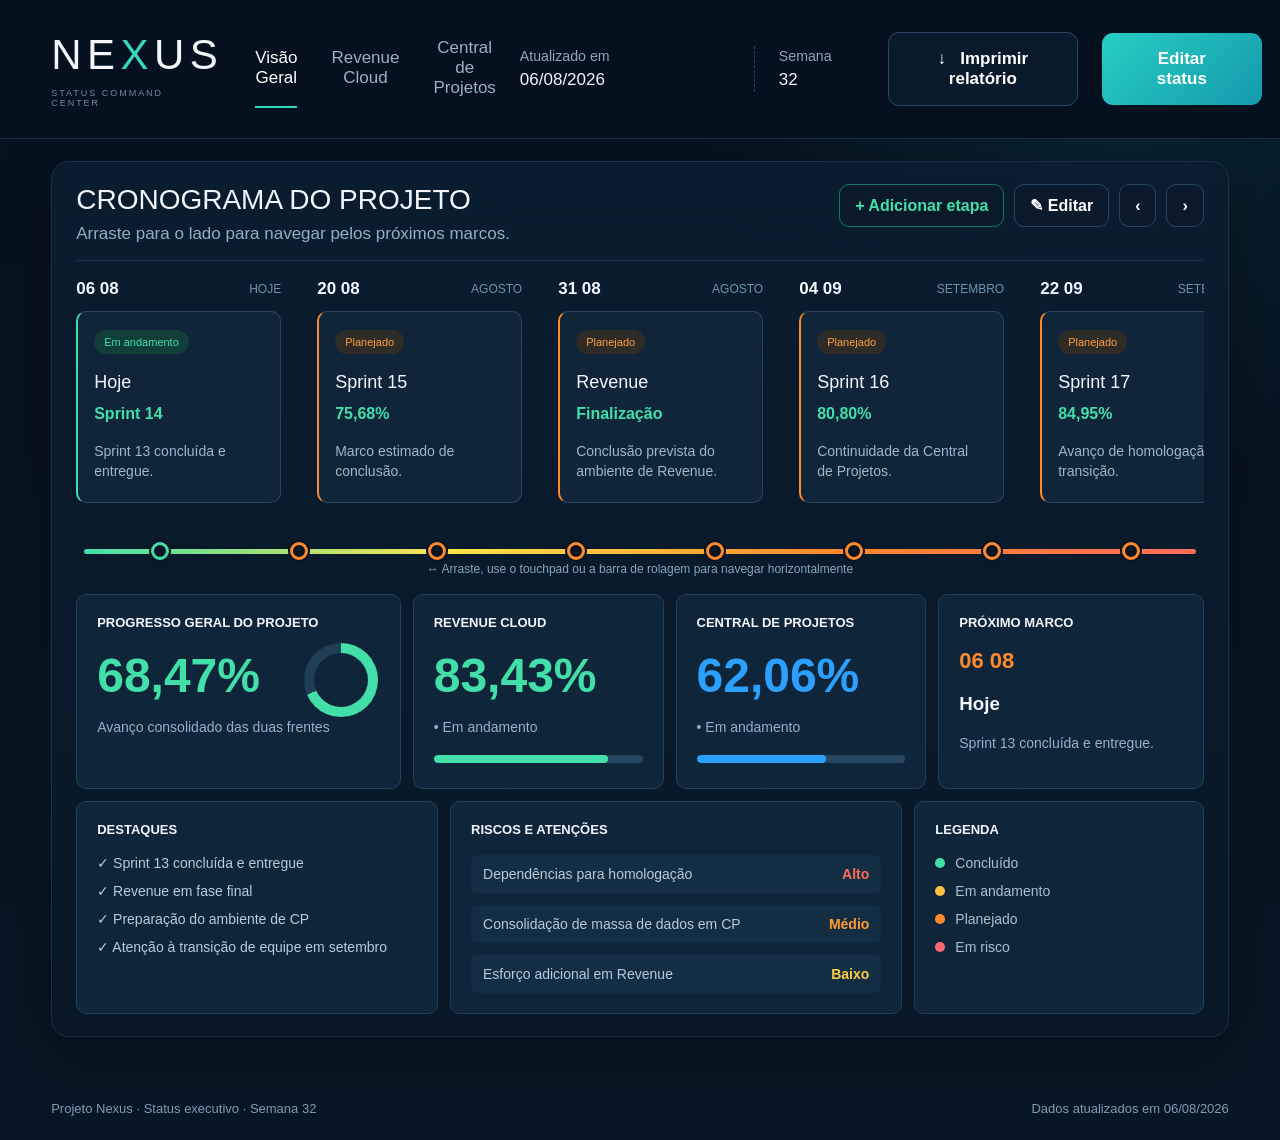
==== index.html.html @ eb216335 "Add files via upload" ====
<!doctype html>
<html lang="pt-BR">
<head>
<meta charset="utf-8">
<meta name="viewport" content="width=device-width,initial-scale=1">
<title>Nexus Status Command Center</title>
<style>
:root{
  --bg:#06111f;--bg2:#081725;--panel:#0b1d30;--panel2:#10263d;--line:#1d3b55;
  --text:#f3f7fb;--muted:#8fb0c8;--teal:#36d9bd;--teal2:#20bcbf;--blue:#2ba0ff;
  --orange:#ff8a2b;--yellow:#ffc246;--red:#ff6674;--green:#43dfa9;--white:#fff;
}
*{box-sizing:border-box}
html{scroll-behavior:smooth}
body{margin:0;font-family:Inter,Segoe UI,Arial,sans-serif;background:
radial-gradient(circle at 88% 4%,rgba(26,196,190,.11),transparent 28%),
linear-gradient(180deg,var(--bg),var(--bg2));color:var(--text)}
button,input,textarea,select{font:inherit}
button{cursor:pointer}
.topbar{display:grid;grid-template-columns:180px 1fr 210px 110px 190px 160px;gap:24px;align-items:center;padding:20px 4vw;border-bottom:1px solid #193049;background:#06111f;position:sticky;top:0;z-index:20}
.logo{font-size:42px;letter-spacing:.13em;font-weight:300}.logo b{color:var(--teal);font-weight:300}.logo small{display:block;font-size:9px;letter-spacing:.22em;color:#6f8da4;margin-top:9px}
.nav{display:flex;gap:34px;align-items:center}.nav button{border:0;background:none;color:#9db0c2;font-size:17px;padding:18px 0;border-bottom:2px solid transparent}.nav button.active{color:#fff;border-color:var(--teal)}
.meta{font-size:17px;line-height:1.5}.meta small{display:block;color:#8ea7bb}.week{padding-left:24px;border-left:1px dashed #28445f}
.action{border:1px solid #2a4863;background:#091a2b;color:#fff;border-radius:11px;padding:16px 18px;font-weight:800;font-size:17px}.action.primary{background:linear-gradient(135deg,#28cec3,#149aae);border:0}
main{padding:22px 4vw 40px}.view{display:none}.view.active{display:block}
.panel{background:linear-gradient(180deg,rgba(10,29,46,.98),rgba(8,24,39,.98));border:1px solid #17324b;border-radius:18px;padding:22px 24px;box-shadow:0 18px 60px rgba(0,0,0,.3)}
.panel-head{display:flex;justify-content:space-between;gap:18px;align-items:flex-start;border-bottom:1px solid #18344d;padding-bottom:16px}.panel-head h1{font-size:28px;margin:0 0 8px;font-weight:500}.panel-head p{margin:0;color:var(--muted);font-size:17px}
.panel-actions{display:flex;gap:10px}.mini{background:#0a1a2a;border:1px solid #284661;color:#fff;border-radius:10px;padding:11px 15px;font-weight:700}.mini.add{color:var(--green);border-color:#14785f}
.timeline-scroll{overflow-x:auto;overflow-y:hidden;cursor:grab;scroll-behavior:smooth;scroll-snap-type:x proximity;scrollbar-width:thin;scrollbar-color:var(--green) #10283d;padding:12px 0 8px}.timeline-scroll.dragging{cursor:grabbing;user-select:none;scroll-behavior:auto}.timeline-scroll::-webkit-scrollbar{height:14px}.timeline-scroll::-webkit-scrollbar-track{background:#10283d;border-radius:999px}.timeline-scroll::-webkit-scrollbar-thumb{background:var(--green);border-radius:999px;border:3px solid #10283d}
.timeline-track{display:flex;gap:36px;width:max-content;padding:6px 10px 20px}.milestone{width:205px;flex:0 0 205px;scroll-snap-align:start}.date-row{display:flex;justify-content:space-between;align-items:center;margin-bottom:12px}.date-row strong{font-size:17px}.date-row span{font-size:12px;color:#6f94b1;text-transform:uppercase}
.milestone-card{min-height:192px;border:1px solid #274661;border-left:2px solid var(--orange);background:#10253a;border-radius:10px;padding:18px 16px}.milestone.current .milestone-card{border-left-color:var(--green)}.tag{display:inline-block;padding:6px 10px;border-radius:999px;font-size:11px;background:#2f2c27;color:#ff9e43;margin-bottom:18px}.current .tag{background:#113e39;color:var(--green)}.milestone-card h3{margin:0 0 12px;font-size:18px;font-weight:500}.milestone-card b{display:block;color:var(--green);margin-bottom:18px}.milestone-card p{margin:0;color:#9db8cc;font-size:14px;line-height:1.45}
.rail{height:5px;margin:0 8px 8px;background:linear-gradient(90deg,var(--green),#ffe34b,var(--orange),#ff6b59);border-radius:999px;position:relative}.rail-dots{display:flex;justify-content:space-between;position:absolute;left:6%;right:5%;top:-7px}.dot{width:18px;height:18px;border-radius:50%;background:#091522;border:3px solid var(--orange);box-shadow:0 0 0 2px #091522}.dot:first-child{border-color:var(--green)}.scrollhint{text-align:center;color:#86a7bf;font-size:12px;margin:7px 0 18px}
.grid{display:grid;gap:12px}.kpis{grid-template-columns:1.1fr .85fr .85fr .9fr}.bottom{grid-template-columns:1fr 1.25fr .8fr;margin-top:12px}.card{background:#0f263a;border:1px solid #21425d;border-radius:10px;padding:20px;min-height:150px}.label{font-size:13px;font-weight:900;text-transform:uppercase;margin-bottom:18px}.big{font-size:48px;font-weight:850;color:var(--green)}.big.blue{color:var(--blue)}.big.orange{color:var(--orange);font-size:22px}.relative{position:relative}.ring{width:74px;height:74px;border-radius:50%;background:conic-gradient(var(--green) 0 var(--p),#203f52 var(--p) 100%);position:absolute;right:22px;top:48px}.ring:after{content:"";position:absolute;inset:10px;background:#0f263a;border-radius:50%}.card p{color:#93b2c8;font-size:14px;line-height:1.45}.progress{height:8px;background:#27465f;border-radius:999px;overflow:hidden;margin-top:18px}.progress span{display:block;height:100%;border-radius:inherit;background:var(--green)}.progress.blue span{background:var(--blue)}
.list{display:grid;gap:12px;font-size:14px;color:#b7ccdc}.risk{display:flex;justify-content:space-between;gap:12px;background:#132d43;border-radius:6px;padding:11px 12px}.risk strong.high{color:#ff6a5e}.risk strong.med{color:#ff9b31}.risk strong.low{color:#ffcb3f}.legend-row{display:flex;gap:10px;align-items:center;color:#a9c0d2}.legend-dot{width:10px;height:10px;border-radius:50%}
.hero-title{margin:18px 0 26px}.eyebrow{font-size:11px;letter-spacing:.16em;color:var(--teal);font-weight:900;text-transform:uppercase}.hero-title h1{font-size:48px;margin:10px 0 6px;font-weight:500}.hero-title p{color:#8faec5}
.front-summary{padding:28px;border-radius:14px;background:#0b2137;border:1px solid #183954}.front-head{display:flex;justify-content:space-between;gap:20px;border-bottom:1px solid #1d3a55;padding-bottom:18px}.front-head h2{margin:0;font-weight:500}.status-pill{color:#ff9f3a;background:#362c24;padding:7px 10px;border-radius:999px;font-size:12px}.front-progress{font-size:56px;font-weight:850;margin:28px 0 10px}.front-progress small{font-size:14px;color:#8ba8bd;font-weight:400}.metrics-row{display:grid;grid-template-columns:repeat(3,1fr);gap:10px;margin-top:26px}.metric-block{text-align:center;border-right:1px solid #1c3a54}.metric-block:last-child{border:0}.metric-block strong{display:block;font-size:22px}.metric-block span{font-size:12px;color:#819cb1}.front-foot{display:flex;justify-content:space-between;color:#90aabd;font-size:12px;margin-top:24px}
.section{padding:42px 0;border-bottom:1px solid #173149}.section-title{display:flex;justify-content:space-between;gap:24px;align-items:flex-end;margin-bottom:20px}.section-title h2{font-size:38px;font-weight:500;margin:8px 0}.section-title p{max-width:260px;color:#87a1b6;font-size:13px}
.week-card{background:#0b2035;border:1px solid #193a55;border-top:1px solid var(--teal);padding:20px}.week-grid{display:grid;grid-template-columns:repeat(2,1fr);gap:18px}.week-block h3{font-weight:500}.subgrid{display:grid;grid-template-columns:repeat(2,1fr);gap:16px}.box-title{font-size:11px;color:#7895ab;text-transform:uppercase;letter-spacing:.08em;margin-bottom:10px}.bullet{margin:8px 0;color:#b2c6d5;font-size:13px}.bullet:before{content:"•";color:var(--teal);margin-right:8px}
.epic-grid{display:grid;grid-template-columns:repeat(2,1fr);gap:0 24px;background:#0b2035;border:1px solid #193a55;border-radius:12px;padding:16px}.epic{display:grid;grid-template-columns:26px 1fr 46px 80px;gap:8px;align-items:center;padding:9px 0;border-bottom:1px solid #17334c;font-size:12px}.num{width:20px;height:20px;border-radius:50%;background:#15344f;display:grid;place-items:center;color:#d8e5ee;font-size:10px}.epic strong{color:#ff9b35}.bar{height:5px;background:#284159;border-radius:999px;overflow:hidden}.bar span{display:block;height:100%;background:var(--teal)}
.next-grid{display:grid;grid-template-columns:repeat(3,1fr);gap:14px}.next-card{min-height:170px;background:#0b2035;border:1px solid #193a55;padding:18px}.next-card .n{color:var(--teal);font-size:14px;font-weight:900}.next-card .tag2{float:right;background:#103c39;color:#9cf0df;border-radius:999px;padding:6px 9px;font-size:10px}.next-card p{margin-top:35px;color:#dbe6ee}.next-card small{color:#80b9ae}
.drawer-backdrop{position:fixed;inset:0;background:rgba(0,0,0,.58);backdrop-filter:blur(4px);display:none;z-index:50}.drawer-backdrop.open{display:block}.drawer{position:absolute;top:0;right:0;width:min(650px,94vw);height:100%;overflow:auto;background:#081a2d;border-left:1px solid #1d405d;padding:24px}.drawer-head{display:flex;justify-content:space-between;align-items:center;border-bottom:1px solid #1b3c57;padding-bottom:14px}.drawer h2{font-size:18px}.close{background:none;border:1px solid #28445d;color:#fff;border-radius:8px;padding:7px 10px}.form-grid{display:grid;grid-template-columns:1fr 1fr;gap:14px}.field{margin:14px 0}.field label{display:block;color:#9bb1c2;font-size:12px;margin-bottom:7px}.field input,.field textarea,.field select{width:100%;background:#10263c;border:1px solid #1d405d;border-radius:7px;color:#fff;padding:11px}.field textarea{min-height:90px;resize:vertical}.drawer-actions{position:sticky;bottom:0;background:#081a2d;border-top:1px solid #1b3c57;padding:14px 0;display:flex;justify-content:flex-end;gap:10px}.save{background:linear-gradient(135deg,#28cec3,#149aae);border:0;color:#fff;border-radius:8px;padding:12px 18px;font-weight:800}.cancel{background:#0a1a2a;border:1px solid #284661;color:#fff;border-radius:8px;padding:12px 18px}
.editor-tabs{display:flex;gap:8px;margin:24px 0 14px;position:sticky;top:-24px;background:#081a2d;padding:12px 0;z-index:2}
.editor-tabs button{background:#0c2237;border:1px solid #244662;color:#9db5c7;border-radius:8px;padding:9px 12px}
.editor-tabs button.active{color:#fff;border-color:var(--teal);background:#12354b}
.epic-editor{display:none}.epic-editor.active{display:block}
.epic-edit-row{display:grid;grid-template-columns:1fr 90px 90px 42px;gap:8px;align-items:end;border:1px solid #1d405d;border-radius:8px;padding:10px;margin:8px 0}
.epic-edit-row button{height:40px;background:#2a1420;border:1px solid #6a2a3b;color:#ff9aac;border-radius:7px}
.report{display:none}
.report-preview{position:fixed;inset:0;background:#e9eef2;z-index:70;display:none;overflow:auto}
.report-preview.open{display:block}
.report-toolbar{position:sticky;top:0;z-index:3;background:#07111f;color:white;padding:12px 20px;display:flex;justify-content:space-between;align-items:center;gap:14px}
.report-toolbar .tools{display:flex;gap:10px}
.report-toolbar button{border-radius:8px;padding:10px 14px;font-weight:800}
.report-toolbar .print-now{background:linear-gradient(135deg,#28cec3,#149aae);color:white;border:0}
.report-toolbar .close-report{background:#0c2237;color:white;border:1px solid #31516c}
.report-preview .report{display:block;max-width:1400px;margin:18px auto;background:white;box-shadow:0 16px 50px rgba(0,0,0,.22)}
.report-preview .report-page{min-height:auto;margin-bottom:20px}

footer{display:flex;justify-content:space-between;color:#7f9db4;padding:24px 4vw;font-size:13px}
@media(max-width:1200px){.topbar{grid-template-columns:160px 1fr 180px 100px}.topbar .action{display:none}.kpis,.bottom{grid-template-columns:1fr 1fr}.epic-grid{grid-template-columns:1fr}}
@media(max-width:800px){.topbar{grid-template-columns:1fr}.nav{overflow:auto}.meta,.week{display:none}.kpis,.bottom,.metrics-row,.week-grid,.subgrid,.next-grid,.form-grid{grid-template-columns:1fr}.hero-title h1{font-size:36px}}
@media print{
  body{background:#fff;color:#172331}
  .topbar,main,footer,.drawer-backdrop,.report-toolbar{display:none!important}
  .report-preview{display:block!important;position:static;background:white;overflow:visible}
  .report-preview .report{display:block!important;max-width:none;margin:0;box-shadow:none}
  body> .report{display:none!important}
  @page{size:A4 landscape;margin:10mm}
  .report-page{page-break-after:always;min-height:185mm;padding:8mm 10mm;background:#fff;color:#172331}
  .report-page:last-child{page-break-after:auto}
  .r-top{height:7px;background:linear-gradient(90deg,#ff9b42,#20c7ba);margin:-8mm -10mm 7mm}
  .r-head{display:flex;justify-content:space-between;border-bottom:1px solid #d6dfe6;padding-bottom:4mm}.r-head h1{font-size:19px;margin:0}.r-head small{color:#6b7884}
  .r-synth{margin-top:5mm;background:#f3f6f8;border-left:4px solid #ff9b42;padding:4mm}.r-synth h2{font-size:18px;margin:2mm 0}.r-synth p{font-size:10px;color:#596874;margin:0}
  .r-kpis{display:grid;grid-template-columns:repeat(4,1fr);gap:3mm;margin-top:4mm}.r-kpi{border:1px solid #d4dde4;padding:4mm}.r-kpi b{font-size:22px;color:#20aa9d}.r-kpi.red b{color:#f06453}.r-kpi span{display:block;font-size:9px;color:#70808c;text-transform:uppercase}
  .r-cols{display:grid;grid-template-columns:32% 68%;gap:4mm;margin-top:4mm}.r-box{border:1px solid #d5dee5;padding:4mm}.r-box h3{font-size:15px;margin:0 0 3mm}.r-box p,.r-box li{font-size:8.5px;line-height:1.4}.r-epics{display:grid;grid-template-columns:repeat(3,1fr);gap:1.5mm 4mm}.r-epic{font-size:7.5px;border-bottom:1px solid #e2e7eb;padding:1.2mm 0;display:flex;justify-content:space-between}
  .r-timeline{display:grid;grid-template-columns:repeat(4,1fr);gap:4mm;margin-top:7mm}.r-month{background:#f4f6f8;border-top:3px solid #20b8aa;padding:4mm;min-height:135mm}.r-month h2{font-size:18px;font-weight:500}.r-month .count{float:right;color:#cbd4db;font-size:24px}.r-event{border-left:2px solid #b8c5cd;padding:2mm 0 4mm 4mm;font-size:9px}.r-event b{display:block;color:#1da89b}
}
</style>
</head>
<body>
<header class="topbar">
  <div class="logo">NE<b>X</b>US<small>STATUS COMMAND<br>CENTER</small></div>
  <div class="nav">
    <button class="active" data-view="overview">Visão<br>Geral</button>
    <button data-view="revenue">Revenue<br>Cloud</button>
    <button data-view="central">Central de<br>Projetos</button>
  </div>
  <div class="meta"><small>Atualizado em</small><span id="metaDate">06/08/2026</span></div>
  <div class="meta week"><small>Semana</small><span id="metaWeek">32</span></div>
  <button class="action" id="printBtn">↓ &nbsp; Imprimir<br>relatório</button>
  <button class="action primary" id="editBtn">Editar<br>status</button>
</header>

<main>
<section class="view active" id="overview">
  <div class="panel">
    <div class="panel-head">
      <div><h1>CRONOGRAMA DO PROJETO</h1><p>Arraste para o lado para navegar pelos próximos marcos.</p></div>
      <div class="panel-actions"><button class="mini add" id="addStageBtn">+ Adicionar etapa</button><button class="mini" id="editTimelineBtn">✎ Editar</button><button class="mini" id="prev">‹</button><button class="mini" id="next">›</button></div>
    </div>
    <div class="timeline-scroll" id="timelineScroll"><div class="timeline-track" id="timelineTrack"></div></div>
    <div class="rail"><div class="rail-dots" id="railDots"></div></div>
    <div class="scrollhint">↔ Arraste, use o touchpad ou a barra de rolagem para navegar horizontalmente</div>

    <div class="grid kpis">
      <article class="card relative"><div class="label">PROGRESSO GERAL DO PROJETO</div><div class="big" id="overallVal">68,47%</div><div class="ring" id="overallRing"></div><p>Avanço consolidado das duas frentes</p></article>
      <article class="card"><div class="label">REVENUE CLOUD</div><div class="big" id="revVal">83,43%</div><p>• Em andamento</p><div class="progress"><span id="revBar"></span></div></article>
      <article class="card"><div class="label">CENTRAL DE PROJETOS</div><div class="big blue" id="cpVal">62,06%</div><p>• Em andamento</p><div class="progress blue"><span id="cpBar"></span></div></article>
      <article class="card"><div class="label">PRÓXIMO MARCO</div><div class="big orange" id="nextDate">20 AGO</div><h3 id="nextTitle">Sprint 15</h3><p id="nextDesc">Próximo marco do cronograma</p></article>
    </div>

    <div class="grid bottom">
      <article class="card"><div class="label">DESTAQUES</div><div class="list" id="highlights"></div></article>
      <article class="card"><div class="label">RISCOS E ATENÇÕES</div><div class="list" id="risks"></div></article>
      <article class="card"><div class="label">LEGENDA</div><div class="list">
        <div class="legend-row"><span class="legend-dot" style="background:var(--green)"></span>Concluído</div>
        <div class="legend-row"><span class="legend-dot" style="background:var(--yellow)"></span>Em andamento</div>
        <div class="legend-row"><span class="legend-dot" style="background:var(--orange)"></span>Planejado</div>
        <div class="legend-row"><span class="legend-dot" style="background:var(--red)"></span>Em risco</div>
      </div></article>
    </div>
  </div>
</section>

<section class="view" id="revenue">
  <div class="hero-title"><div class="eyebrow">FRENTE SELECIONADA</div><h1>Revenue Cloud</h1><p>Status, evolução, atividades, épicos e riscos apresentados em uma visão dedicada.</p></div>
  <article class="front-summary">
    <div class="front-head"><div><div class="eyebrow">FRENTE DE TRABALHO</div><h2>Revenue</h2></div><span class="status-pill">1 risco</span></div>
    <div class="front-progress"><span id="revFront">83,43%</span> <small>concluído</small></div><div class="progress"><span id="revFrontBar"></span></div>
    <div class="metrics-row"><div class="metric-block"><strong style="color:var(--teal)" id="revUat">56,13%</strong><span>UAT</span></div><div class="metric-block"><strong style="color:var(--orange)" id="revHom">6,06%</strong><span>homologado</span></div><div class="metric-block"><strong style="color:var(--red)" id="revDev">-1,81%</strong><span>desvio</span></div></div>
    <div class="front-foot"><span id="revSprint">Sprint 14/15</span><span>● Em acompanhamento</span></div>
  </article>
  <section class="section"><div class="section-title"><div><div class="eyebrow">RESUMO DA SEMANA</div><h2>O que avançou e o que precisa de atenção</h2></div><p>As informações operacionais continuam disponíveis sem competir com a leitura executiva.</p></div><article class="week-card" id="revWeek"></article></section>
  <section class="section"><div class="section-title"><div><div class="eyebrow">VISÃO DETALHADA - REVENUE</div><h2>Progresso por épico</h2></div><p>Acompanhamento das histórias concluídas em relação ao total previsto em cada épico.</p></div><div class="epic-grid" id="revEpics"></div></section>
  <section class="section"><div class="section-title"><div><div class="eyebrow">GESTÃO ATIVA</div><h2>Riscos e planos de ação</h2></div><p>Impacto e resposta apresentados lado a lado.</p></div><article class="week-card" id="revRiskBox"></article></section>
  <section class="section"><div class="section-title"><div><div class="eyebrow">EXECUÇÃO</div><h2>Próximos passos</h2></div><p>Compromissos que conduzem ao próximo status.</p></div><div class="next-grid" id="revNext"></div></section>
</section>

<section class="view" id="central">
  <div class="hero-title"><div class="eyebrow">FRENTE SELECIONADA</div><h1>Central de Projetos</h1><p>Status, evolução, atividades, épicos e riscos apresentados em uma visão dedicada.</p></div>
  <article class="front-summary">
    <div class="front-head"><div><div class="eyebrow">FRENTE DE TRABALHO</div><h2>Central de Projetos</h2></div><span class="status-pill">1 risco</span></div>
    <div class="front-progress"><span id="cpFront">62,06%</span> <small>concluído</small></div><div class="progress"><span id="cpFrontBar"></span></div>
    <div class="metrics-row"><div class="metric-block"><strong style="color:var(--teal)" id="cpUat">62,06%</strong><span>UAT</span></div><div class="metric-block"><strong style="color:var(--orange)" id="cpHom">17,64%</strong><span>homologado</span></div><div class="metric-block"><strong style="color:var(--red)" id="cpDev">-1,24%</strong><span>desvio</span></div></div>
    <div class="front-foot"><span id="cpSprint">Sprint 14/20</span><span>● Em acompanhamento</span></div>
  </article>
  <section class="section"><div class="section-title"><div><div class="eyebrow">RESUMO DA SEMANA</div><h2>O que avançou e o que precisa de atenção</h2></div><p>As informações operacionais continuam disponíveis sem competir com a leitura executiva.</p></div><article class="week-card" id="cpWeek"></article></section>
  <section class="section"><div class="section-title"><div><div class="eyebrow">VISÃO DETALHADA - CENTRAL DE PROJETOS</div><h2>Progresso por épico</h2></div><p>Acompanhamento das histórias concluídas em relação ao total previsto em cada épico.</p></div><div class="epic-grid" id="cpEpics"></div></section>
  <section class="section"><div class="section-title"><div><div class="eyebrow">GESTÃO ATIVA</div><h2>Riscos e planos de ação</h2></div><p>Impacto e resposta apresentados lado a lado.</p></div><article class="week-card" id="cpRiskBox"></article></section>
  <section class="section"><div class="section-title"><div><div class="eyebrow">EXECUÇÃO</div><h2>Próximos passos</h2></div><p>Compromissos que conduzem ao próximo status.</p></div><div class="next-grid" id="cpNext"></div></section>
</section>
</main>

<div class="drawer-backdrop" id="drawerBackdrop">
  <aside class="drawer">
    <div class="drawer-head"><div><div class="eyebrow">MODO DE EDIÇÃO</div><h2>Atualizar status</h2></div><button class="close" id="closeDrawer">×</button></div>
    <div class="form-grid">
      <div class="field"><label>Data</label><input id="fDate"></div>
      <div class="field"><label>Semana</label><input id="fWeek" type="number"></div>
      <div class="field"><label>Progresso Nexus %</label><input id="fOverall" type="number" step="0.01"></div>
      <div class="field"><label>Revenue %</label><input id="fRevenue" type="number" step="0.01"></div>
      <div class="field"><label>Central %</label><input id="fCentral" type="number" step="0.01"></div>
      <div class="field"><label>Mensagem executiva</label><input id="fMessage"></div>
    </div>
    <div class="field"><label>Contexto</label><textarea id="fContext"></textarea></div>
    <div class="field"><label>Destaques (um por linha)</label><textarea id="fHighlights"></textarea></div>
    <div class="field"><label>Riscos no formato: texto | nível (Alto/Médio/Baixo)</label><textarea id="fRisks"></textarea></div>
    <div class="eyebrow" style="margin-top:24px">CRONOGRAMA EXECUTIVO</div>
    <h2>Etapas da linha do tempo</h2>
    <div id="stageEditor"></div>
    <button class="mini add" id="addStageEditor">+ Adicionar etapa</button>

    <div class="editor-tabs">
      <button class="active" data-editor="epicsRevenue">Épicos Revenue</button>
      <button data-editor="epicsCentral">Épicos Central</button>
    </div>
    <section class="epic-editor active" id="epicsRevenue">
      <div class="eyebrow">REVENUE CLOUD</div>
      <h2>Editar épicos</h2>
      <div id="revEpicEditor"></div>
      <button class="mini add" id="addRevEpic">+ Adicionar épico Revenue</button>
    </section>
    <section class="epic-editor" id="epicsCentral">
      <div class="eyebrow">CENTRAL DE PROJETOS</div>
      <h2>Editar épicos</h2>
      <div id="cpEpicEditor"></div>
      <button class="mini add" id="addCpEpic">+ Adicionar épico Central</button>
    </section>

    <div class="drawer-actions"><button class="cancel" id="cancelDrawer">Cancelar</button><button class="save" id="saveDrawer">Salvar alterações</button></div>
  </aside>
</div>

<div class="report-preview" id="reportPreview">
  <div class="report-toolbar">
    <strong>Relatório executivo do Projeto Nexus</strong>
    <div class="tools">
      <button class="close-report" id="closeReport">Fechar</button>
      <button class="print-now" id="printNow">Imprimir / Salvar em PDF</button>
    </div>
  </div>
  <section class="report" id="reportPreviewContent"></section>
</div>
<section class="report" id="report"></section>
<footer><span>Projeto Nexus · Status executivo · Semana <span id="footWeek">32</span></span><span>Dados atualizados em <span id="footDate">06/08/2026</span></span></footer>

<script>
const defaults={
 date:"06/08/2026",week:32,overall:68.47,revenue:83.43,central:62.06,
 message:"Sprint 13 concluída; Revenue em fase final e Central avança para homologação.",
 context:"Revenue permanece concentrado na finalização do ambiente. Em Central de Projetos, o time prepara documentação, ambiente e massa de dados para testes e homologação.",
 highlights:["Sprint 13 concluída e entregue","Revenue em fase final","Preparação do ambiente de CP","Atenção à transição de equipe em setembro"],
 risks:[["Dependências para homologação","Alto"],["Consolidação de massa de dados em CP","Médio"],["Esforço adicional em Revenue","Baixo"]],
 stages:[
  {date:"06 08",month:"HOJE",title:"Hoje",value:"Sprint 14",desc:"Sprint 13 concluída e entregue.",status:"Em andamento"},
  {date:"20 08",month:"AGOSTO",title:"Sprint 15",value:"75,68%",desc:"Marco estimado de conclusão.",status:"Planejado"},
  {date:"31 08",month:"AGOSTO",title:"Revenue",value:"Finalização",desc:"Conclusão prevista do ambiente de Revenue.",status:"Planejado"},
  {date:"04 09",month:"SETEMBRO",title:"Sprint 16",value:"80,80%",desc:"Continuidade da Central de Projetos.",status:"Planejado"},
  {date:"22 09",month:"SETEMBRO",title:"Sprint 17",value:"84,95%",desc:"Avanço de homologação e transição.",status:"Planejado"},
  {date:"06 10",month:"OUTUBRO",title:"Sprint 18",value:"90,10%",desc:"Continuidade das entregas de CP.",status:"Planejado"},
  {date:"22 10",month:"OUTUBRO",title:"Sprint 19",value:"95,99%",desc:"Marco estimado de conclusão.",status:"Planejado"},
  {date:"06 11",month:"NOVEMBRO",title:"Sprint 20",value:"Encerramento",desc:"Sprint exclusiva para ajustes, sem novas melhorias.",status:"Planejado"}
 ]
};
let data=JSON.parse(localStorage.getItem("nexusData")||"null")||defaults;

let revEpics=data.revEpics||[
["Fundação Comercial de Produtos e Catálogos",3,3],["Fundação do Objeto Conta",4,4],["Esforço Adicional Conta",0,2],["Fundação do Objeto Produtos",3,3],["Processo de Vendas",1,1],["Gestão do Processo de Cotações",1,1],["Gestão do Processo de Arquitetura",2,2],["Dados adicionais da Cotação",2,2],["Plataforma de Planilhas de Cálculos",3,3],["Cálculo de Esforço de Projetos",5,5],["Cálculo de Preços Avançados",3,3],["Cálculo de Margem dos Projetos",2,2],["Precificação de Despesas de Projetos",2,2],["Personalizações de Cálculos de Projetos",1,1],["Documentos Anexos Comerciais",1,4],["Processo de Infraestrutura",1,2],["Geração de Contratos",2,3],["Geração de Ativos",1,3],["Execução de Contrato",2,3],["Parametrização do Faturamento",3,3],["Processo de Faturamento (Billing)",4,6],["Integração Benner Faturamento",0,2],["Integração Benner Recebimento",0,2],["Gestão de Renovações e Reajustes",0,3],["Prontuário do Cliente",3,3],["Prontuário do Cliente Esforço Adicional",2,3],["Cadastro de Produtos Arquitetura",4,4]];
let cpEpics=data.cpEpics||[
["Gestão e Visualização Gantt",6,6],["Gestão de Visões e Calendários",3,4],["Gestão e Visualização Task Board",1,4],["Parâmetros da Central de Projetos",3,3],["Gestão de Orçamento",8,8],["Gestão de Projetos",5,5],["Gestão de Fases do Projeto",3,3],["Gestão de Fluxo Financeiro",2,4],["Gestão de Versão de Projetos",6,6],["Gestão de Linhas do Projeto",7,7],["Gestão de Mudanças",3,3],["Gestão de Recursos",3,3],["Gestão de Recursos Parceiros",2,2],["Gestão de Disponibilidade de Recursos",1,2],["Gestão e Integração de Despesas",2,3],["Alocação de Recursos",3,5],["Solicitação de Alocação de Recursos",2,2],["Gestão de Riscos",2,2],["Integração Jira",1,2],["Modelos de Projetos",2,2],["Apontamento de Horas",2,5],["Aprovação de Apontamentos de Horas",0,1],["Reconhecimento de Receitas",0,2],["One Page Projeto",0,2],["Geração de Status Report",0,2],["Gestão de Projetos Ágeis",0,2],["Indicadores de Risco",0,1],["Indicadores do Projeto",1,3],["Indicadores dos Recursos",0,1],["Indicadores Financeiros",1,2],["Gestão do Cliente e Plano de Ação",0,1],["Gestão Estratégica da Carteira",0,2],["Acompanhamento de Indicadores",0,2],["Agente Inteligente contextualizado em Projetos",0,3],["Agente Inteligente em recursos",0,2],["Frontend/API para conversa do Agente",0,2],["Portal de Clientes",0,4],["Portal de Ofertas de Parceiros",0,3],["Incidentes de Projetos e Programas",0,2],["Notificações via WhatsApp",0,3],["Integração Idocuments",0,6],["Automações de agenda",0,3]];

function pct(v){return Number(v).toFixed(2).replace(".",",")+"%"}
function render(){
 document.getElementById("metaDate").textContent=data.date;document.getElementById("metaWeek").textContent=data.week;
 document.getElementById("footDate").textContent=data.date;document.getElementById("footWeek").textContent=data.week;
 document.getElementById("overallVal").textContent=pct(data.overall);document.getElementById("revVal").textContent=pct(data.revenue);document.getElementById("cpVal").textContent=pct(data.central);
 document.getElementById("overallRing").style.setProperty("--p",data.overall+"%");
 document.getElementById("revBar").style.width=data.revenue+"%";document.getElementById("cpBar").style.width=data.central+"%";
 document.getElementById("revFront").textContent=pct(data.revenue);document.getElementById("revFrontBar").style.width=data.revenue+"%";
 document.getElementById("cpFront").textContent=pct(data.central);document.getElementById("cpFrontBar").style.width=data.central+"%";
 const next=data.stages.find(s=>s.status!=="Concluído")||data.stages[0];document.getElementById("nextDate").textContent=next.date.replace(" "," ");document.getElementById("nextTitle").textContent=next.title;document.getElementById("nextDesc").textContent=next.desc;
 document.getElementById("highlights").innerHTML=data.highlights.map(x=>`<div>✓ ${x}</div>`).join("");
 document.getElementById("risks").innerHTML=data.risks.map(([t,l])=>`<div class="risk"><span>${t}</span><strong class="${l==="Alto"?"high":l==="Médio"?"med":"low"}">${l}</strong></div>`).join("");
 const track=document.getElementById("timelineTrack");track.innerHTML=data.stages.map((s,i)=>`<div class="milestone ${i===0?"current":""}"><div class="date-row"><strong>${s.date}</strong><span>${s.month}</span></div><div class="milestone-card"><span class="tag">${s.status}</span><h3>${s.title}</h3><b>${s.value}</b><p>${s.desc}</p></div></div>`).join("");
 document.getElementById("railDots").innerHTML=data.stages.map(()=>`<span class="dot"></span>`).join("");
 renderEpics("revEpics",revEpics);renderEpics("cpEpics",cpEpics);
 renderWeek();renderNext();renderReport();
}
function renderEpics(id,arr){document.getElementById(id).innerHTML=arr.map((e,i)=>`<div class="epic"><span class="num">${i+1}</span><span>${e[0]}</span><strong>${e[1]}/${e[2]}</strong><span class="bar"><span style="width:${e[2]?e[1]/e[2]*100:0}%"></span></span></div>`).join("")}
function renderWeek(){
 document.getElementById("revWeek").innerHTML=`<h3>Revenue</h3><div class="week-grid"><div class="week-block"><div class="box-title">Atividades executadas</div><div class="bullet">Checkpoint e evolução das USs da Sprint 13.</div><div class="bullet">Refinamento do reconhecimento de receita.</div><div class="bullet">Alinhamento da integração com o Idocuments.</div></div><div class="week-block"><div class="subgrid"><div><div class="box-title">Pontos de atenção</div><div class="bullet">Devolutiva dos resultados da homologação.</div><div class="bullet">Esforço adicional fora do escopo inicial.</div></div><div><div class="box-title">Pendências</div><div class="bullet">Modelo inicial de cutover.</div><div class="bullet">Endpoint de integração com Idocuments.</div><div class="bullet">Dicionário de dados Salesforce para Benner.</div></div></div></div></div><div class="box-title" style="margin-top:18px">Impedimentos</div><div class="bullet">No momento, não há impedimentos identificados.</div>`;
 document.getElementById("cpWeek").innerHTML=`<h3>Central de Projetos</h3><div class="week-grid"><div class="week-block"><div class="box-title">Atividades executadas</div><div class="bullet">Refinamento de apontamento de horas e Ordens de Serviço.</div><div class="bullet">Aprovação de USs de prazos, suspensão e recursos.</div><div class="bullet">Alinhamento entre Central e Revenue.</div><div class="bullet">Preparação de UAT e documentação de homologação.</div></div><div class="week-block"><div class="subgrid"><div><div class="box-title">Pontos de atenção</div><div class="bullet">Testes diretamente em UAT conforme orientação da MV.</div></div><div><div class="box-title">Pendências</div><div class="bullet">Início do ciclo de homologação.</div></div></div></div></div><div class="box-title" style="margin-top:18px">Impedimentos</div><div class="bullet">No momento, não há impedimentos identificados.</div>`;
 document.getElementById("revRiskBox").innerHTML=`<h3>Revenue <span style="float:right;color:var(--orange);font-size:11px">RISCO ATIVO</span></h3><div class="subgrid"><div><div class="box-title">Risco</div><p>Integração com o Benner.</p></div><div><div class="box-title" style="color:var(--teal)">Plano de ação</div><p>Realizar reunião de alinhamento do Benner e manter as agendas de Idocuments e Legado.</p></div></div>`;
 document.getElementById("cpRiskBox").innerHTML=`<h3>Central de Projetos <span style="float:right;color:var(--orange);font-size:11px">RISCO ATIVO</span></h3><div class="subgrid"><div><div class="box-title">Risco</div><p>Alteração do percentual geral em razão de itens adicionados ao cronograma.</p></div><div><div class="box-title" style="color:var(--teal)">Plano de ação</div><p>Reforço da equipe, maior atuação do arquiteto e manutenção do plano de recuperação até a normalização.</p></div></div>`;
}
function renderNext(){
 const rev=["Concluir o modelo inicial de cutover.","Realizar alinhamento do Benner.","Acompanhar resultados da homologação.","Disponibilizar endpoint do Idocuments.","Concluir dicionário de dados Salesforce."];
 const cp=["Iniciar o ciclo de homologação.","Manter o plano de recuperação do cronograma."];
 document.getElementById("revNext").innerHTML=rev.map((x,i)=>`<article class="next-card"><span class="n">0${i+1}</span><span class="tag2">Revenue</span><p>${x}</p><small>Em acompanhamento</small></article>`).join("");
 document.getElementById("cpNext").innerHTML=cp.map((x,i)=>`<article class="next-card"><span class="n">0${i+1}</span><span class="tag2">Central de Projetos</span><p>${x}</p><small>Em acompanhamento</small></article>`).join("");
}
function reportEpicRows(arr){return arr.map((e,i)=>`<div class="r-epic"><span>${i+1}. ${e[0]}</span><b>${e[1]}/${e[2]}</b></div>`).join("")}
function reportPage(front,title,done,uat,hom,dev,sprint,arr,risk,plan,steps){
 return `<div class="report-page"><div class="r-top"></div><div class="r-head"><h1><span style="color:#19a99c;font-size:11px;letter-spacing:.12em">PROJETO NEXUS</span> &nbsp; ${title}</h1><small>Status executivo<br>Semana ${data.week} · ${data.date}</small></div>
 <div class="r-synth"><small style="color:#17a89b;font-weight:700">SÍNTESE EXECUTIVA</small><h2>${data.message}</h2><p>${data.context}</p></div>
 <div class="r-kpis"><div class="r-kpi"><span>Concluído</span><b>${pct(done)}</b></div><div class="r-kpi"><span>Disponível em UAT</span><b>${uat}</b></div><div class="r-kpi"><span>Homologado</span><b>${hom}</b></div><div class="r-kpi red"><span>Desvio do cronograma</span><b>${dev}</b></div></div>
 <div class="r-cols"><div class="r-box"><small style="color:#17a89b;font-weight:700">STATUS DA FRENTE</small><h3>Visão gerencial</h3><p><b>Atividades executadas</b></p><ul>${steps.map(s=>`<li>${s}</li>`).join("")}</ul><p><b>Risco</b><br>${risk}</p><p><b>Plano de ação</b><br>${plan}</p></div><div class="r-box"><small style="color:#17a89b;font-weight:700">VISÃO DETALHADA</small><h3>Progresso por épico</h3><div class="r-epics">${reportEpicRows(arr)}</div></div></div></div>`;
}
function renderReport(){
 const months=["AGOSTO","SETEMBRO","OUTUBRO","NOVEMBRO"];
 document.getElementById("report").innerHTML=
 reportPage("revenue","Revenue",data.revenue,"56,13%","6,06%","-1,81%","14/15",revEpics,"Integração com o Benner.","Alinhamento do Benner, Idocuments e Legado.",["Checkpoint da Sprint 13","Refinamento de receita","Alinhamento do Idocuments"])+
 reportPage("central","Central de Projetos",data.central,"62,06%","17,64%","-1,24%","14/20",cpEpics,"Itens adicionados ao cronograma.","Reforço da equipe e manutenção do plano de recuperação.",["Preparação de UAT","Documentação de homologação","Massa de dados para testes"])+
 `<div class="report-page"><div class="r-top"></div><div class="r-head"><h1><span style="color:#19a99c;font-size:11px;letter-spacing:.12em">PROJETO NEXUS</span> &nbsp; Cronograma executivo</h1><small>Agosto a novembro de 2026<br>Base: status de ${data.date}</small></div><div style="margin-top:8mm"><small style="color:#17a89b;font-weight:700">LINHA DO TEMPO</small><h1 style="font-size:28px;font-weight:500">Próximos marcos do projeto</h1><p style="color:#6c7b86">Visão consolidada dos ciclos, homologação, testes integrados e encerramento previsto.</p></div><div class="r-timeline">${months.map(m=>{let ss=data.stages.filter(s=>s.month===m);return `<div class="r-month"><span class="count">${String(ss.length).padStart(2,"0")}</span><small style="color:#17a89b;font-weight:700">${m==="AGOSTO"?"MÊS ATUAL":m==="SETEMBRO"?"EVOLUÇÃO":m==="OUTUBRO"?"CONSOLIDAÇÃO":"ENCERRAMENTO"}</small><h2>${m.charAt(0)+m.slice(1).toLowerCase()} 2026</h2>${ss.map(s=>`<div class="r-event"><b>${s.date.replace(" ","/")} · ${s.title}</b>${s.value}<br><span style="color:#75838d">${s.desc}</span></div>`).join("")}</div>`}).join("")}</div></div>`;
}
document.querySelectorAll(".nav button").forEach(b=>b.onclick=()=>{document.querySelectorAll(".nav button").forEach(x=>x.classList.remove("active"));document.querySelectorAll(".view").forEach(x=>x.classList.remove("active"));b.classList.add("active");document.getElementById(b.dataset.view).classList.add("active");window.scrollTo({top:0,behavior:"smooth"})});
const scroller=document.getElementById("timelineScroll");document.getElementById("next").onclick=()=>scroller.scrollBy({left:245,behavior:"smooth"});document.getElementById("prev").onclick=()=>scroller.scrollBy({left:-245,behavior:"smooth"});
let down=false,startX=0,startLeft=0;scroller.onmousedown=e=>{down=true;scroller.classList.add("dragging");startX=e.pageX;startLeft=scroller.scrollLeft};window.onmouseup=()=>{down=false;scroller.classList.remove("dragging")};scroller.onmouseleave=()=>{down=false;scroller.classList.remove("dragging")};scroller.onmousemove=e=>{if(!down)return;e.preventDefault();scroller.scrollLeft=startLeft-(e.pageX-startX)*1.25};

function renderEpicEditors(){
  const make=(arr,prefix)=>arr.map((e,i)=>`<div class="epic-edit-row">
    <div><label>Nome do épico</label><input data-epic="${prefix}" data-i="${i}" data-k="0" value="${String(e[0]).replace(/"/g,'&quot;')}"></div>
    <div><label>Concluídas</label><input type="number" min="0" data-epic="${prefix}" data-i="${i}" data-k="1" value="${e[1]}"></div>
    <div><label>Total</label><input type="number" min="0" data-epic="${prefix}" data-i="${i}" data-k="2" value="${e[2]}"></div>
    <button type="button" data-remove="${prefix}" data-i="${i}" title="Excluir">×</button>
  </div>`).join("");
  document.getElementById("revEpicEditor").innerHTML=make(revEpics,"rev");
  document.getElementById("cpEpicEditor").innerHTML=make(cpEpics,"cp");
  document.querySelectorAll("[data-remove]").forEach(btn=>btn.onclick=()=>{
    const arr=btn.dataset.remove==="rev"?revEpics:cpEpics;
    arr.splice(+btn.dataset.i,1);
    renderEpicEditors();
  });
}
function syncEpicEditors(){
  document.querySelectorAll("[data-epic]").forEach(el=>{
    const arr=el.dataset.epic==="rev"?revEpics:cpEpics;
    const i=+el.dataset.i,k=+el.dataset.k;
    if(!arr[i]) return;
    arr[i][k]=k===0?el.value:Math.max(0,+el.value||0);
  });
}

const back=document.getElementById("drawerBackdrop");
function openDrawer(){document.getElementById("fDate").value=data.date;document.getElementById("fWeek").value=data.week;document.getElementById("fOverall").value=data.overall;document.getElementById("fRevenue").value=data.revenue;document.getElementById("fCentral").value=data.central;document.getElementById("fMessage").value=data.message;document.getElementById("fContext").value=data.context;document.getElementById("fHighlights").value=data.highlights.join("\n");document.getElementById("fRisks").value=data.risks.map(x=>x.join(" | ")).join("\n");renderStageEditor();renderEpicEditors();back.classList.add("open")}
function closeDrawer(){back.classList.remove("open")}
function renderStageEditor(){document.getElementById("stageEditor").innerHTML=data.stages.map((s,i)=>`<div class="field" style="border:1px solid #1d405d;padding:12px;border-radius:8px"><div class="form-grid"><div><label>Data</label><input data-i="${i}" data-k="date" value="${s.date}"></div><div><label>Mês</label><input data-i="${i}" data-k="month" value="${s.month}"></div><div><label>Título</label><input data-i="${i}" data-k="title" value="${s.title}"></div><div><label>Valor</label><input data-i="${i}" data-k="value" value="${s.value}"></div></div><label>Descrição</label><input data-i="${i}" data-k="desc" value="${s.desc}"><label>Status</label><select data-i="${i}" data-k="status"><option ${s.status==="Planejado"?"selected":""}>Planejado</option><option ${s.status==="Em andamento"?"selected":""}>Em andamento</option><option ${s.status==="Concluído"?"selected":""}>Concluído</option><option ${s.status==="Em risco"?"selected":""}>Em risco</option></select></div>`).join("")}
document.getElementById("editBtn").onclick=openDrawer;document.getElementById("editTimelineBtn").onclick=openDrawer;document.getElementById("addStageBtn").onclick=openDrawer;document.getElementById("closeDrawer").onclick=closeDrawer;document.getElementById("cancelDrawer").onclick=closeDrawer;
document.getElementById("addStageEditor").onclick=()=>{data.stages.push({date:"",month:"",title:"Nova etapa",value:"",desc:"",status:"Planejado"});renderStageEditor()};
document.querySelectorAll(".editor-tabs button").forEach(btn=>btn.onclick=()=>{document.querySelectorAll(".editor-tabs button").forEach(x=>x.classList.remove("active"));document.querySelectorAll(".epic-editor").forEach(x=>x.classList.remove("active"));btn.classList.add("active");document.getElementById(btn.dataset.editor).classList.add("active")});
document.getElementById("addRevEpic").onclick=()=>{syncEpicEditors();revEpics.push(["Novo épico Revenue",0,1]);renderEpicEditors()};
document.getElementById("addCpEpic").onclick=()=>{syncEpicEditors();cpEpics.push(["Novo épico Central",0,1]);renderEpicEditors()};
document.getElementById("saveDrawer").onclick=()=>{syncEpicEditors();data.date=fDate.value;data.week=+fWeek.value;data.overall=+fOverall.value;data.revenue=+fRevenue.value;data.central=+fCentral.value;data.message=fMessage.value;data.context=fContext.value;data.highlights=fHighlights.value.split("\n").map(x=>x.trim()).filter(Boolean);data.risks=fRisks.value.split("\n").map(x=>x.split("|").map(y=>y.trim())).filter(x=>x[0]);document.querySelectorAll("#stageEditor [data-i]").forEach(el=>{data.stages[+el.dataset.i][el.dataset.k]=el.value});data.revEpics=revEpics;data.cpEpics=cpEpics;localStorage.setItem("nexusData",JSON.stringify(data));render();closeDrawer()};
document.getElementById("printBtn").onclick=()=>{
  renderReport();
  document.getElementById("reportPreviewContent").innerHTML=document.getElementById("report").innerHTML;
  document.getElementById("reportPreview").classList.add("open");
};
document.getElementById("closeReport").onclick=()=>document.getElementById("reportPreview").classList.remove("open");
document.getElementById("printNow").onclick=()=>window.print();
render();
</script>
</body>
</html>
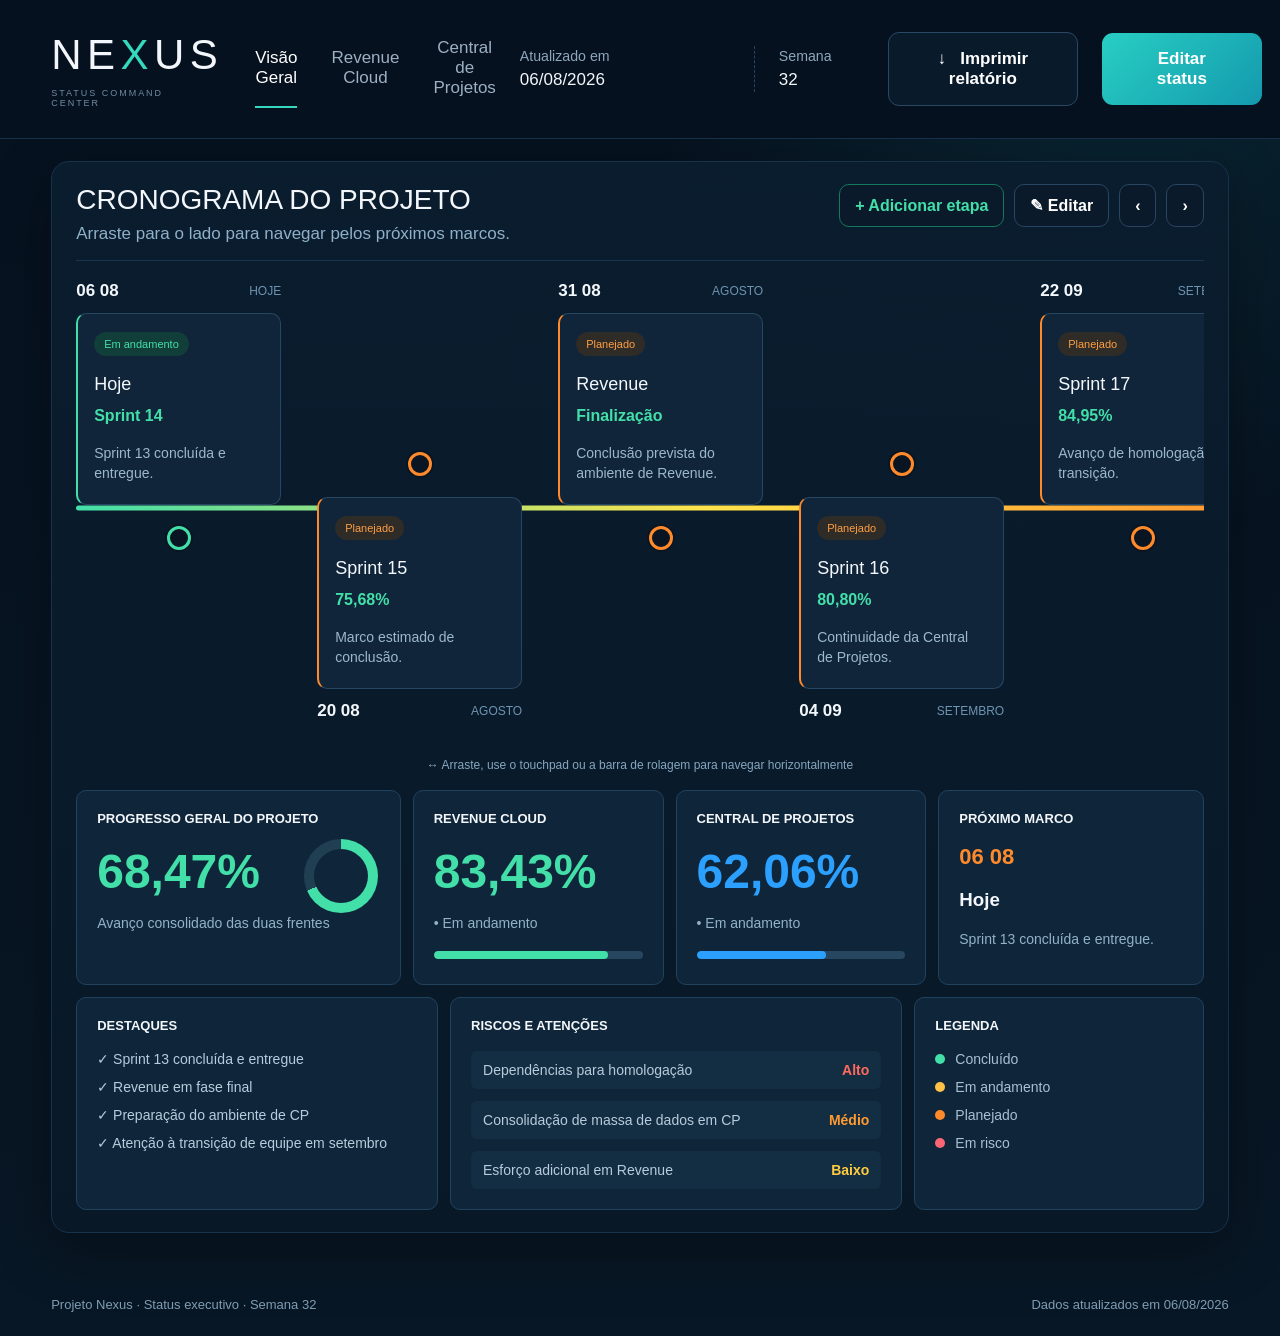
==== commit 68f0bdb0: "Add files via upload" ====
--- a/index.html.html
+++ b/index.html.html
@@ -27,9 +27,33 @@
 .panel-head{display:flex;justify-content:space-between;gap:18px;align-items:flex-start;border-bottom:1px solid #18344d;padding-bottom:16px}.panel-head h1{font-size:28px;margin:0 0 8px;font-weight:500}.panel-head p{margin:0;color:var(--muted);font-size:17px}
 .panel-actions{display:flex;gap:10px}.mini{background:#0a1a2a;border:1px solid #284661;color:#fff;border-radius:10px;padding:11px 15px;font-weight:700}.mini.add{color:var(--green);border-color:#14785f}
 .timeline-scroll{overflow-x:auto;overflow-y:hidden;cursor:grab;scroll-behavior:smooth;scroll-snap-type:x proximity;scrollbar-width:thin;scrollbar-color:var(--green) #10283d;padding:12px 0 8px}.timeline-scroll.dragging{cursor:grabbing;user-select:none;scroll-behavior:auto}.timeline-scroll::-webkit-scrollbar{height:14px}.timeline-scroll::-webkit-scrollbar-track{background:#10283d;border-radius:999px}.timeline-scroll::-webkit-scrollbar-thumb{background:var(--green);border-radius:999px;border:3px solid #10283d}
-.timeline-track{display:flex;gap:36px;width:max-content;padding:6px 10px 20px}.milestone{width:205px;flex:0 0 205px;scroll-snap-align:start}.date-row{display:flex;justify-content:space-between;align-items:center;margin-bottom:12px}.date-row strong{font-size:17px}.date-row span{font-size:12px;color:#6f94b1;text-transform:uppercase}
+.timeline-track{
+  display:flex;gap:36px;width:max-content;padding:8px 10px 22px;
+  align-items:center;min-height:470px;position:relative
+}
+.timeline-track:before{
+  content:"";position:absolute;left:10px;right:10px;top:50%;height:5px;
+  transform:translateY(-50%);border-radius:999px;
+  background:linear-gradient(90deg,var(--green),#ffe34b,var(--orange),#ff6b59)
+}
+.milestone{
+  width:205px;flex:0 0 205px;scroll-snap-align:start;position:relative;
+  display:flex;flex-direction:column;z-index:1
+}
+.milestone:nth-child(odd){align-self:flex-start}
+.milestone:nth-child(even){align-self:flex-end;flex-direction:column-reverse}
+.milestone:after{
+  content:"";width:18px;height:18px;border-radius:50%;background:#091522;
+  border:3px solid var(--orange);box-shadow:0 0 0 2px #091522;
+  position:absolute;left:50%;transform:translateX(-50%);top:calc(100% + 21px)
+}
+.milestone:nth-child(even):after{top:auto;bottom:calc(100% + 21px)}
+.milestone.current:after{border-color:var(--green)}
+.date-row{display:flex;justify-content:space-between;align-items:center;margin-bottom:12px}
+.milestone:nth-child(even) .date-row{margin:12px 0 0}
+.date-row strong{font-size:17px}.date-row span{font-size:12px;color:#6f94b1;text-transform:uppercase}
 .milestone-card{min-height:192px;border:1px solid #274661;border-left:2px solid var(--orange);background:#10253a;border-radius:10px;padding:18px 16px}.milestone.current .milestone-card{border-left-color:var(--green)}.tag{display:inline-block;padding:6px 10px;border-radius:999px;font-size:11px;background:#2f2c27;color:#ff9e43;margin-bottom:18px}.current .tag{background:#113e39;color:var(--green)}.milestone-card h3{margin:0 0 12px;font-size:18px;font-weight:500}.milestone-card b{display:block;color:var(--green);margin-bottom:18px}.milestone-card p{margin:0;color:#9db8cc;font-size:14px;line-height:1.45}
-.rail{height:5px;margin:0 8px 8px;background:linear-gradient(90deg,var(--green),#ffe34b,var(--orange),#ff6b59);border-radius:999px;position:relative}.rail-dots{display:flex;justify-content:space-between;position:absolute;left:6%;right:5%;top:-7px}.dot{width:18px;height:18px;border-radius:50%;background:#091522;border:3px solid var(--orange);box-shadow:0 0 0 2px #091522}.dot:first-child{border-color:var(--green)}.scrollhint{text-align:center;color:#86a7bf;font-size:12px;margin:7px 0 18px}
+.rail{display:none}.rail-dots{display:none}.dot{display:none}.scrollhint{text-align:center;color:#86a7bf;font-size:12px;margin:7px 0 18px}
 .grid{display:grid;gap:12px}.kpis{grid-template-columns:1.1fr .85fr .85fr .9fr}.bottom{grid-template-columns:1fr 1.25fr .8fr;margin-top:12px}.card{background:#0f263a;border:1px solid #21425d;border-radius:10px;padding:20px;min-height:150px}.label{font-size:13px;font-weight:900;text-transform:uppercase;margin-bottom:18px}.big{font-size:48px;font-weight:850;color:var(--green)}.big.blue{color:var(--blue)}.big.orange{color:var(--orange);font-size:22px}.relative{position:relative}.ring{width:74px;height:74px;border-radius:50%;background:conic-gradient(var(--green) 0 var(--p),#203f52 var(--p) 100%);position:absolute;right:22px;top:48px}.ring:after{content:"";position:absolute;inset:10px;background:#0f263a;border-radius:50%}.card p{color:#93b2c8;font-size:14px;line-height:1.45}.progress{height:8px;background:#27465f;border-radius:999px;overflow:hidden;margin-top:18px}.progress span{display:block;height:100%;border-radius:inherit;background:var(--green)}.progress.blue span{background:var(--blue)}
 .list{display:grid;gap:12px;font-size:14px;color:#b7ccdc}.risk{display:flex;justify-content:space-between;gap:12px;background:#132d43;border-radius:6px;padding:11px 12px}.risk strong.high{color:#ff6a5e}.risk strong.med{color:#ff9b31}.risk strong.low{color:#ffcb3f}.legend-row{display:flex;gap:10px;align-items:center;color:#a9c0d2}.legend-dot{width:10px;height:10px;border-radius:50%}
 .hero-title{margin:18px 0 26px}.eyebrow{font-size:11px;letter-spacing:.16em;color:var(--teal);font-weight:900;text-transform:uppercase}.hero-title h1{font-size:48px;margin:10px 0 6px;font-weight:500}.hero-title p{color:#8faec5}
@@ -60,21 +84,55 @@
 @media(max-width:1200px){.topbar{grid-template-columns:160px 1fr 180px 100px}.topbar .action{display:none}.kpis,.bottom{grid-template-columns:1fr 1fr}.epic-grid{grid-template-columns:1fr}}
 @media(max-width:800px){.topbar{grid-template-columns:1fr}.nav{overflow:auto}.meta,.week{display:none}.kpis,.bottom,.metrics-row,.week-grid,.subgrid,.next-grid,.form-grid{grid-template-columns:1fr}.hero-title h1{font-size:36px}}
 @media print{
-  body{background:#fff;color:#172331}
+  @page{size:A4 landscape;margin:8mm}
+  body{background:#fff!important}
   .topbar,main,footer,.drawer-backdrop,.report-toolbar{display:none!important}
-  .report-preview{display:block!important;position:static;background:white;overflow:visible}
-  .report-preview .report{display:block!important;max-width:none;margin:0;box-shadow:none}
+  .report-preview{display:block!important;position:static!important;background:#fff!important;overflow:visible!important}
+  .report-preview .report{display:block!important;max-width:none!important;margin:0!important;box-shadow:none!important}
   body> .report{display:none!important}
-  @page{size:A4 landscape;margin:10mm}
-  .report-page{page-break-after:always;min-height:185mm;padding:8mm 10mm;background:#fff;color:#172331}
-  .report-page:last-child{page-break-after:auto}
-  .r-top{height:7px;background:linear-gradient(90deg,#ff9b42,#20c7ba);margin:-8mm -10mm 7mm}
-  .r-head{display:flex;justify-content:space-between;border-bottom:1px solid #d6dfe6;padding-bottom:4mm}.r-head h1{font-size:19px;margin:0}.r-head small{color:#6b7884}
-  .r-synth{margin-top:5mm;background:#f3f6f8;border-left:4px solid #ff9b42;padding:4mm}.r-synth h2{font-size:18px;margin:2mm 0}.r-synth p{font-size:10px;color:#596874;margin:0}
-  .r-kpis{display:grid;grid-template-columns:repeat(4,1fr);gap:3mm;margin-top:4mm}.r-kpi{border:1px solid #d4dde4;padding:4mm}.r-kpi b{font-size:22px;color:#20aa9d}.r-kpi.red b{color:#f06453}.r-kpi span{display:block;font-size:9px;color:#70808c;text-transform:uppercase}
-  .r-cols{display:grid;grid-template-columns:32% 68%;gap:4mm;margin-top:4mm}.r-box{border:1px solid #d5dee5;padding:4mm}.r-box h3{font-size:15px;margin:0 0 3mm}.r-box p,.r-box li{font-size:8.5px;line-height:1.4}.r-epics{display:grid;grid-template-columns:repeat(3,1fr);gap:1.5mm 4mm}.r-epic{font-size:7.5px;border-bottom:1px solid #e2e7eb;padding:1.2mm 0;display:flex;justify-content:space-between}
-  .r-timeline{display:grid;grid-template-columns:repeat(4,1fr);gap:4mm;margin-top:7mm}.r-month{background:#f4f6f8;border-top:3px solid #20b8aa;padding:4mm;min-height:135mm}.r-month h2{font-size:18px;font-weight:500}.r-month .count{float:right;color:#cbd4db;font-size:24px}.r-event{border-left:2px solid #b8c5cd;padding:2mm 0 4mm 4mm;font-size:9px}.r-event b{display:block;color:#1da89b}
-}
+  .report-page{
+    width:100%!important;min-height:180mm!important;height:180mm!important;
+    padding:8mm 10mm!important;margin:0!important;page-break-after:always!important;
+    break-after:page!important;box-shadow:none!important;overflow:hidden!important
+  }
+  .report-page:last-child{page-break-after:auto!important;break-after:auto!important}
+  .r-top{margin:-8mm -10mm 7mm!important}
+  .r-head h1{font-size:19px!important}
+  .r-synth{margin-top:5mm!important;padding:4mm!important}
+  .r-synth h2{font-size:17px!important}.r-synth p{font-size:8.5px!important}
+  .r-kpis{gap:3mm!important;margin-top:4mm!important}.r-kpi{padding:3mm!important}.r-kpi b{font-size:20px!important}
+  .r-cols{gap:4mm!important;margin-top:4mm!important}
+  .r-box{padding:3mm!important}.r-box h3{font-size:13px!important}.r-box p,.r-box li{font-size:7.5px!important}
+  .r-epics{gap:1mm 3mm!important}.r-epic{font-size:6.8px!important;padding:1mm 0!important}
+  .r-timeline{gap:4mm!important;margin-top:6mm!important}.r-month{min-height:130mm!important;padding:4mm!important}
+  .r-month h2{font-size:17px!important}.r-event{font-size:8px!important;padding:2mm 0 4mm 4mm!important}
+}
+
+/* RELATÓRIO EXECUTIVO — tela e impressão */
+.report-page{
+  min-height:720px;padding:34px 42px;background:#fff;color:#172331;
+  border-radius:0;margin:0 0 22px;overflow:hidden
+}
+.r-top{height:7px;background:linear-gradient(90deg,#ff9b42,#20c7ba);margin:-34px -42px 28px}
+.r-head{display:flex;justify-content:space-between;border-bottom:1px solid #d6dfe6;padding-bottom:16px}
+.r-head h1{font-size:25px;margin:0;color:#172331}.r-head small{color:#6b7884;line-height:1.45;text-align:right}
+.r-synth{margin-top:20px;background:#f3f6f8;border-left:4px solid #ff9b42;padding:18px}
+.r-synth h2{font-size:22px;margin:8px 0;color:#172331}.r-synth p{font-size:12px;color:#596874;margin:0;line-height:1.5}
+.r-kpis{display:grid;grid-template-columns:repeat(4,1fr);gap:12px;margin-top:16px}
+.r-kpi{border:1px solid #d4dde4;padding:16px;background:#fff}.r-kpi b{font-size:27px;color:#20aa9d}.r-kpi.red b{color:#f06453}
+.r-kpi span{display:block;font-size:10px;color:#70808c;text-transform:uppercase;margin-bottom:8px}
+.r-cols{display:grid;grid-template-columns:32% 68%;gap:14px;margin-top:16px}
+.r-box{border:1px solid #d5dee5;padding:16px;background:#fff;color:#172331}
+.r-box h3{font-size:18px;margin:0 0 12px;color:#172331}.r-box p,.r-box li{font-size:10px;line-height:1.5;color:#33424d}
+.r-epics{display:grid;grid-template-columns:repeat(3,1fr);gap:4px 16px}
+.r-epic{font-size:8.5px;border-bottom:1px solid #e2e7eb;padding:5px 0;display:flex;justify-content:space-between;gap:8px;color:#24333d}
+.r-timeline{display:grid;grid-template-columns:repeat(4,1fr);gap:16px;margin-top:26px}
+.r-month{background:#f4f6f8;border-top:3px solid #20b8aa;padding:18px;min-height:500px;color:#172331}
+.r-month h2{font-size:22px;font-weight:500;color:#172331}.r-month .count{float:right;color:#cbd4db;font-size:30px}
+.r-event{border-left:2px solid #b8c5cd;padding:8px 0 18px 14px;font-size:10px;line-height:1.5;color:#33424d}
+.r-event b{display:block;color:#1da89b;margin-bottom:4px}
+.report-preview .report-page{box-shadow:0 10px 35px rgba(0,0,0,.14)}
+
 </style>
 </head>
 <body>
@@ -313,8 +371,10 @@
 document.getElementById("saveDrawer").onclick=()=>{syncEpicEditors();data.date=fDate.value;data.week=+fWeek.value;data.overall=+fOverall.value;data.revenue=+fRevenue.value;data.central=+fCentral.value;data.message=fMessage.value;data.context=fContext.value;data.highlights=fHighlights.value.split("\n").map(x=>x.trim()).filter(Boolean);data.risks=fRisks.value.split("\n").map(x=>x.split("|").map(y=>y.trim())).filter(x=>x[0]);document.querySelectorAll("#stageEditor [data-i]").forEach(el=>{data.stages[+el.dataset.i][el.dataset.k]=el.value});data.revEpics=revEpics;data.cpEpics=cpEpics;localStorage.setItem("nexusData",JSON.stringify(data));render();closeDrawer()};
 document.getElementById("printBtn").onclick=()=>{
   renderReport();
-  document.getElementById("reportPreviewContent").innerHTML=document.getElementById("report").innerHTML;
+  const preview=document.getElementById("reportPreviewContent");
+  preview.innerHTML=document.getElementById("report").innerHTML;
   document.getElementById("reportPreview").classList.add("open");
+  document.getElementById("reportPreview").scrollTop=0;
 };
 document.getElementById("closeReport").onclick=()=>document.getElementById("reportPreview").classList.remove("open");
 document.getElementById("printNow").onclick=()=>window.print();
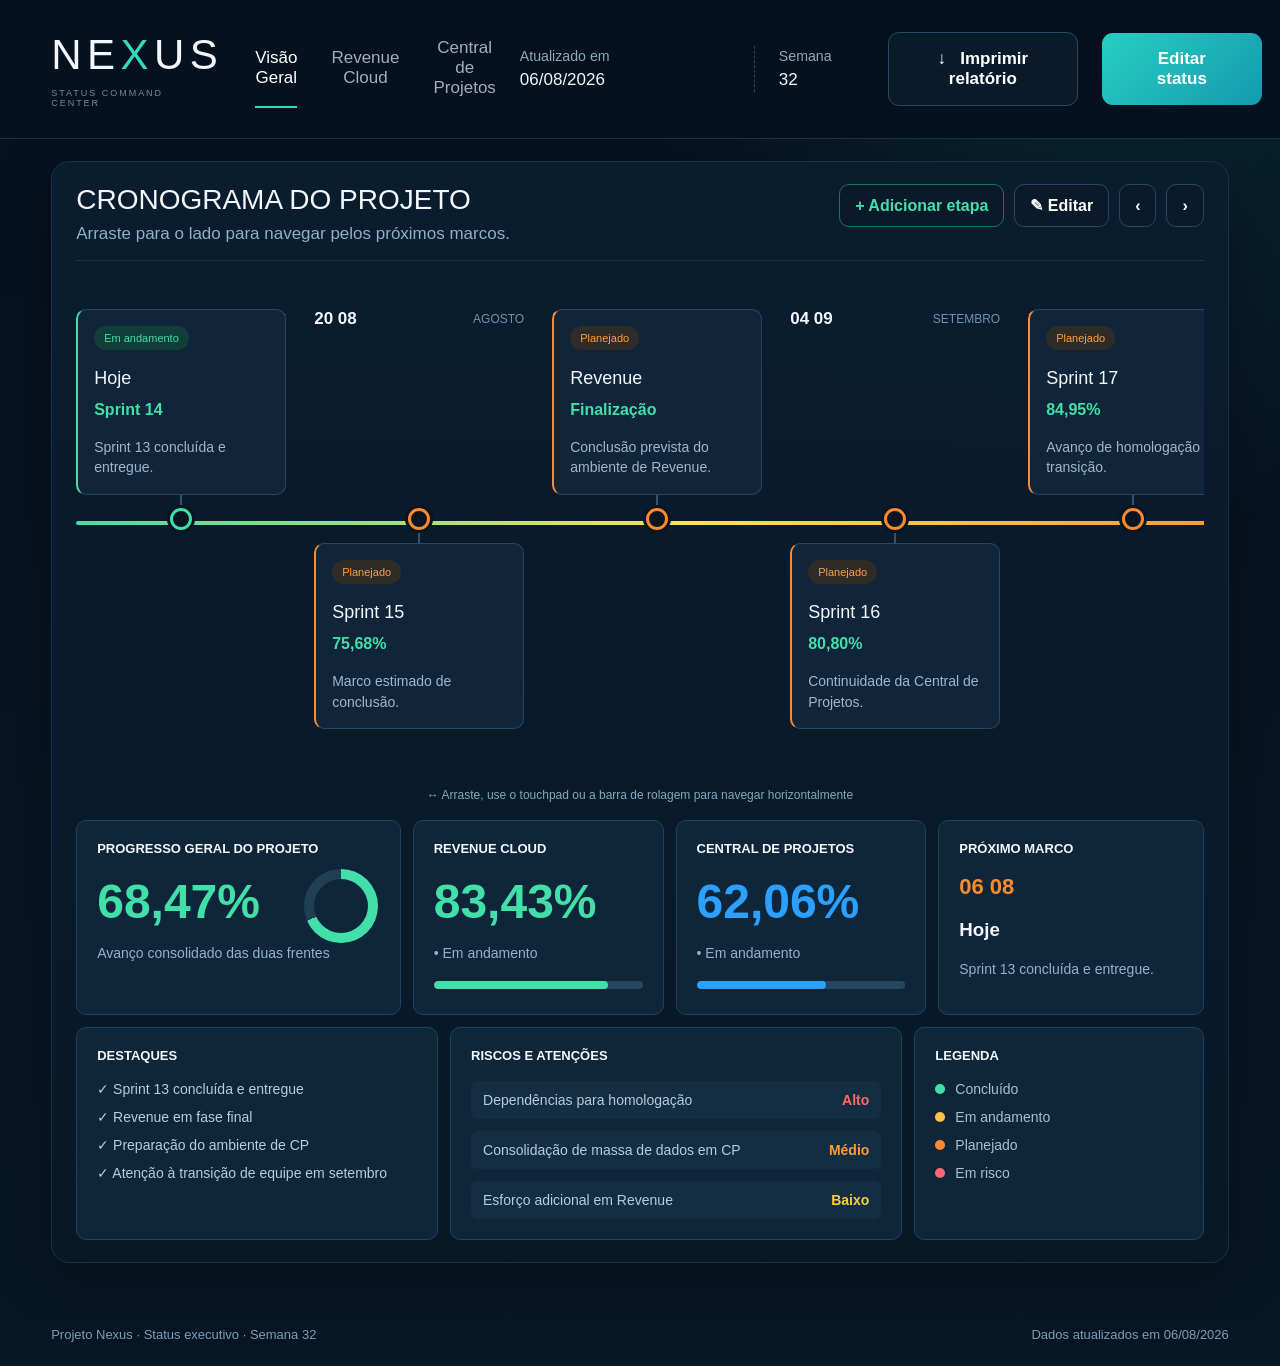
==== commit d77abdf7: "Add files via upload" ====
--- a/index.html.html
+++ b/index.html.html
@@ -28,31 +28,81 @@
 .panel-actions{display:flex;gap:10px}.mini{background:#0a1a2a;border:1px solid #284661;color:#fff;border-radius:10px;padding:11px 15px;font-weight:700}.mini.add{color:var(--green);border-color:#14785f}
 .timeline-scroll{overflow-x:auto;overflow-y:hidden;cursor:grab;scroll-behavior:smooth;scroll-snap-type:x proximity;scrollbar-width:thin;scrollbar-color:var(--green) #10283d;padding:12px 0 8px}.timeline-scroll.dragging{cursor:grabbing;user-select:none;scroll-behavior:auto}.timeline-scroll::-webkit-scrollbar{height:14px}.timeline-scroll::-webkit-scrollbar-track{background:#10283d;border-radius:999px}.timeline-scroll::-webkit-scrollbar-thumb{background:var(--green);border-radius:999px;border:3px solid #10283d}
 .timeline-track{
-  display:flex;gap:36px;width:max-content;padding:8px 10px 22px;
-  align-items:center;min-height:470px;position:relative
+  display:flex;
+  gap:28px;
+  width:max-content;
+  padding:18px 18px 26px;
+  min-height:500px;
+  position:relative;
+  align-items:center;
 }
 .timeline-track:before{
-  content:"";position:absolute;left:10px;right:10px;top:50%;height:5px;
-  transform:translateY(-50%);border-radius:999px;
-  background:linear-gradient(90deg,var(--green),#ffe34b,var(--orange),#ff6b59)
+  content:"";
+  position:absolute;
+  left:18px;
+  right:18px;
+  top:50%;
+  height:4px;
+  transform:translateY(-50%);
+  border-radius:999px;
+  background:linear-gradient(90deg,var(--green),#ffe34b,var(--orange),#ff6b59);
+  z-index:0;
 }
 .milestone{
-  width:205px;flex:0 0 205px;scroll-snap-align:start;position:relative;
-  display:flex;flex-direction:column;z-index:1
-}
-.milestone:nth-child(odd){align-self:flex-start}
-.milestone:nth-child(even){align-self:flex-end;flex-direction:column-reverse}
+  width:210px;
+  height:420px;
+  flex:0 0 210px;
+  scroll-snap-align:start;
+  position:relative;
+  z-index:1;
+}
+.milestone-card{
+  position:absolute;
+  left:0;
+  width:210px;
+  min-height:176px;
+  border:1px solid #274661;
+  border-left:2px solid var(--orange);
+  background:#10253a;
+  border-radius:10px;
+  padding:16px;
+}
+.milestone:nth-child(odd) .milestone-card{top:0}
+.milestone:nth-child(even) .milestone-card{bottom:0}
+.milestone.current .milestone-card{border-left-color:var(--green)}
+.milestone:before{
+  content:"";
+  position:absolute;
+  left:50%;
+  width:2px;
+  background:#35536e;
+  transform:translateX(-50%);
+}
+.milestone:nth-child(odd):before{top:176px;height:34px}
+.milestone:nth-child(even):before{bottom:176px;height:34px}
 .milestone:after{
-  content:"";width:18px;height:18px;border-radius:50%;background:#091522;
-  border:3px solid var(--orange);box-shadow:0 0 0 2px #091522;
-  position:absolute;left:50%;transform:translateX(-50%);top:calc(100% + 21px)
-}
-.milestone:nth-child(even):after{top:auto;bottom:calc(100% + 21px)}
+  content:"";
+  position:absolute;
+  left:50%;
+  top:50%;
+  width:16px;
+  height:16px;
+  transform:translate(-50%,-50%);
+  border-radius:50%;
+  background:#091522;
+  border:3px solid var(--orange);
+  box-shadow:0 0 0 3px #091522;
+}
 .milestone.current:after{border-color:var(--green)}
-.date-row{display:flex;justify-content:space-between;align-items:center;margin-bottom:12px}
-.milestone:nth-child(even) .date-row{margin:12px 0 0}
-.date-row strong{font-size:17px}.date-row span{font-size:12px;color:#6f94b1;text-transform:uppercase}
-.milestone-card{min-height:192px;border:1px solid #274661;border-left:2px solid var(--orange);background:#10253a;border-radius:10px;padding:18px 16px}.milestone.current .milestone-card{border-left-color:var(--green)}.tag{display:inline-block;padding:6px 10px;border-radius:999px;font-size:11px;background:#2f2c27;color:#ff9e43;margin-bottom:18px}.current .tag{background:#113e39;color:var(--green)}.milestone-card h3{margin:0 0 12px;font-size:18px;font-weight:500}.milestone-card b{display:block;color:var(--green);margin-bottom:18px}.milestone-card p{margin:0;color:#9db8cc;font-size:14px;line-height:1.45}
+.date-row{
+  display:flex;
+  justify-content:space-between;
+  align-items:center;
+  margin-bottom:12px;
+}
+.date-row strong{font-size:17px}
+.date-row span{font-size:12px;color:#6f94b1;text-transform:uppercase}
+.tag{display:inline-block;padding:6px 10px;border-radius:999px;font-size:11px;background:#2f2c27;color:#ff9e43;margin-bottom:18px}.current .tag{background:#113e39;color:var(--green)}.milestone-card h3{margin:0 0 12px;font-size:18px;font-weight:500}.milestone-card b{display:block;color:var(--green);margin-bottom:18px}.milestone-card p{margin:0;color:#9db8cc;font-size:14px;line-height:1.45}
 .rail{display:none}.rail-dots{display:none}.dot{display:none}.scrollhint{text-align:center;color:#86a7bf;font-size:12px;margin:7px 0 18px}
 .grid{display:grid;gap:12px}.kpis{grid-template-columns:1.1fr .85fr .85fr .9fr}.bottom{grid-template-columns:1fr 1.25fr .8fr;margin-top:12px}.card{background:#0f263a;border:1px solid #21425d;border-radius:10px;padding:20px;min-height:150px}.label{font-size:13px;font-weight:900;text-transform:uppercase;margin-bottom:18px}.big{font-size:48px;font-weight:850;color:var(--green)}.big.blue{color:var(--blue)}.big.orange{color:var(--orange);font-size:22px}.relative{position:relative}.ring{width:74px;height:74px;border-radius:50%;background:conic-gradient(var(--green) 0 var(--p),#203f52 var(--p) 100%);position:absolute;right:22px;top:48px}.ring:after{content:"";position:absolute;inset:10px;background:#0f263a;border-radius:50%}.card p{color:#93b2c8;font-size:14px;line-height:1.45}.progress{height:8px;background:#27465f;border-radius:999px;overflow:hidden;margin-top:18px}.progress span{display:block;height:100%;border-radius:inherit;background:var(--green)}.progress.blue span{background:var(--blue)}
 .list{display:grid;gap:12px;font-size:14px;color:#b7ccdc}.risk{display:flex;justify-content:space-between;gap:12px;background:#132d43;border-radius:6px;padding:11px 12px}.risk strong.high{color:#ff6a5e}.risk strong.med{color:#ff9b31}.risk strong.low{color:#ffcb3f}.legend-row{display:flex;gap:10px;align-items:center;color:#a9c0d2}.legend-dot{width:10px;height:10px;border-radius:50%}
@@ -157,7 +207,7 @@
       <div class="panel-actions"><button class="mini add" id="addStageBtn">+ Adicionar etapa</button><button class="mini" id="editTimelineBtn">✎ Editar</button><button class="mini" id="prev">‹</button><button class="mini" id="next">›</button></div>
     </div>
     <div class="timeline-scroll" id="timelineScroll"><div class="timeline-track" id="timelineTrack"></div></div>
-    <div class="rail"><div class="rail-dots" id="railDots"></div></div>
+    
     <div class="scrollhint">↔ Arraste, use o touchpad ou a barra de rolagem para navegar horizontalmente</div>
 
     <div class="grid kpis">
@@ -300,7 +350,7 @@
  document.getElementById("highlights").innerHTML=data.highlights.map(x=>`<div>✓ ${x}</div>`).join("");
  document.getElementById("risks").innerHTML=data.risks.map(([t,l])=>`<div class="risk"><span>${t}</span><strong class="${l==="Alto"?"high":l==="Médio"?"med":"low"}">${l}</strong></div>`).join("");
  const track=document.getElementById("timelineTrack");track.innerHTML=data.stages.map((s,i)=>`<div class="milestone ${i===0?"current":""}"><div class="date-row"><strong>${s.date}</strong><span>${s.month}</span></div><div class="milestone-card"><span class="tag">${s.status}</span><h3>${s.title}</h3><b>${s.value}</b><p>${s.desc}</p></div></div>`).join("");
- document.getElementById("railDots").innerHTML=data.stages.map(()=>`<span class="dot"></span>`).join("");
+ 
  renderEpics("revEpics",revEpics);renderEpics("cpEpics",cpEpics);
  renderWeek();renderNext();renderReport();
 }
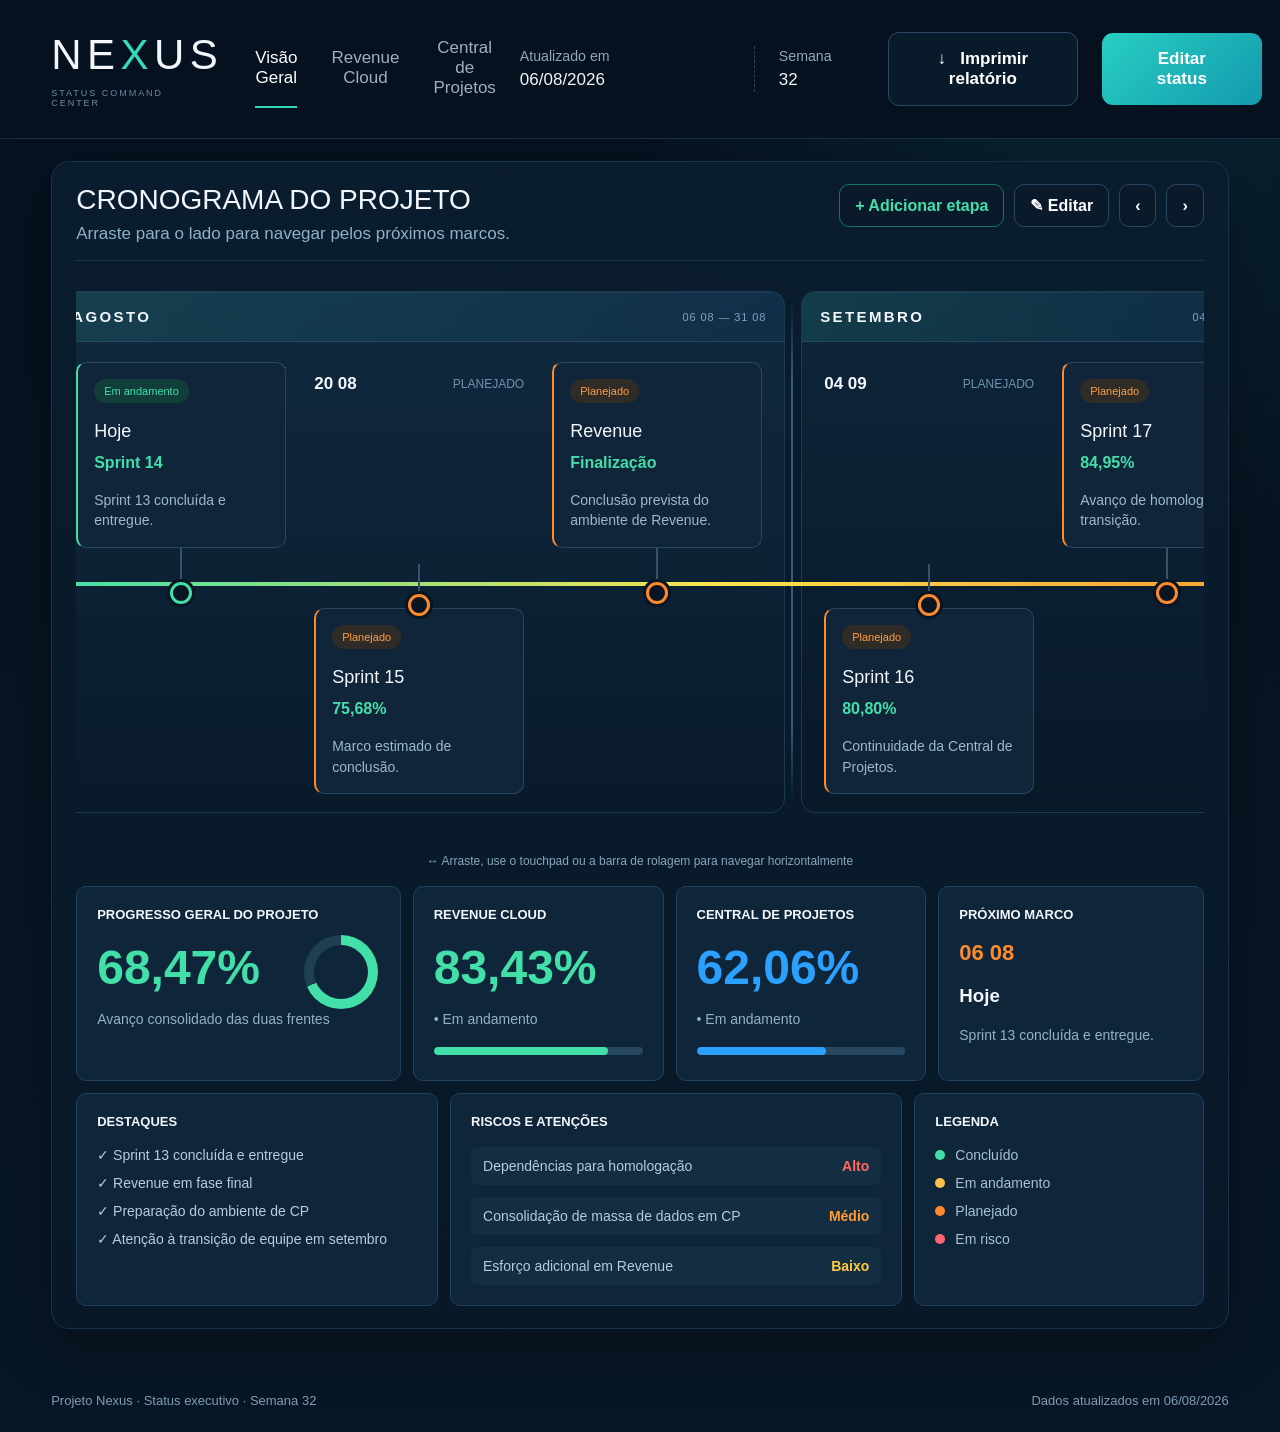
==== commit 934ed3c9: "Add files via upload" ====
--- a/index.html.html
+++ b/index.html.html
@@ -29,24 +29,72 @@
 .timeline-scroll{overflow-x:auto;overflow-y:hidden;cursor:grab;scroll-behavior:smooth;scroll-snap-type:x proximity;scrollbar-width:thin;scrollbar-color:var(--green) #10283d;padding:12px 0 8px}.timeline-scroll.dragging{cursor:grabbing;user-select:none;scroll-behavior:auto}.timeline-scroll::-webkit-scrollbar{height:14px}.timeline-scroll::-webkit-scrollbar-track{background:#10283d;border-radius:999px}.timeline-scroll::-webkit-scrollbar-thumb{background:var(--green);border-radius:999px;border:3px solid #10283d}
 .timeline-track{
   display:flex;
-  gap:28px;
+  gap:16px;
   width:max-content;
   padding:18px 18px 26px;
-  min-height:500px;
+  min-height:540px;
   position:relative;
-  align-items:center;
+  align-items:stretch;
 }
 .timeline-track:before{
   content:"";
   position:absolute;
   left:18px;
   right:18px;
-  top:50%;
+  top:55%;
   height:4px;
   transform:translateY(-50%);
   border-radius:999px;
   background:linear-gradient(90deg,var(--green),#ffe34b,var(--orange),#ff6b59);
-  z-index:0;
+  z-index:1;
+}
+.month-group{
+  display:flex;
+  gap:28px;
+  position:relative;
+  padding:70px 22px 18px;
+  border:1px solid #193a55;
+  border-radius:14px;
+  background:linear-gradient(180deg,rgba(18,44,67,.82),rgba(9,27,43,.42));
+  box-shadow:inset 0 1px 0 rgba(255,255,255,.03);
+}
+.month-group:nth-child(even){
+  background:linear-gradient(180deg,rgba(14,38,59,.92),rgba(8,24,39,.50));
+}
+.month-group:not(:last-child):after{
+  content:"";
+  position:absolute;
+  top:10px;
+  right:-9px;
+  bottom:10px;
+  width:2px;
+  background:linear-gradient(180deg,transparent,#2e5d7d 15%,#2e5d7d 85%,transparent);
+}
+.month-band{
+  position:absolute;
+  top:0;
+  left:0;
+  right:0;
+  height:50px;
+  display:flex;
+  align-items:center;
+  justify-content:space-between;
+  gap:18px;
+  padding:0 18px;
+  border-bottom:1px solid #244762;
+  border-radius:14px 14px 0 0;
+  background:linear-gradient(90deg,rgba(54,217,189,.13),rgba(43,160,255,.05));
+}
+.month-band strong{
+  font-size:15px;
+  letter-spacing:.16em;
+  color:#f3f7fb;
+}
+.month-band span{
+  font-size:11px;
+  color:#7fa3bc;
+  text-transform:uppercase;
+  letter-spacing:.08em;
 }
 .milestone{
   width:210px;
@@ -54,7 +102,7 @@
   flex:0 0 210px;
   scroll-snap-align:start;
   position:relative;
-  z-index:1;
+  z-index:2;
 }
 .milestone-card{
   position:absolute;
@@ -67,8 +115,8 @@
   border-radius:10px;
   padding:16px;
 }
-.milestone:nth-child(odd) .milestone-card{top:0}
-.milestone:nth-child(even) .milestone-card{bottom:0}
+.milestone.top .milestone-card{top:0}
+.milestone.bottom .milestone-card{bottom:0}
 .milestone.current .milestone-card{border-left-color:var(--green)}
 .milestone:before{
   content:"";
@@ -78,13 +126,13 @@
   background:#35536e;
   transform:translateX(-50%);
 }
-.milestone:nth-child(odd):before{top:176px;height:34px}
-.milestone:nth-child(even):before{bottom:176px;height:34px}
+.milestone.top:before{top:176px;height:54px}
+.milestone.bottom:before{bottom:176px;height:54px}
 .milestone:after{
   content:"";
   position:absolute;
   left:50%;
-  top:50%;
+  top:55%;
   width:16px;
   height:16px;
   transform:translate(-50%,-50%);
@@ -349,7 +397,30 @@
  const next=data.stages.find(s=>s.status!=="Concluído")||data.stages[0];document.getElementById("nextDate").textContent=next.date.replace(" "," ");document.getElementById("nextTitle").textContent=next.title;document.getElementById("nextDesc").textContent=next.desc;
  document.getElementById("highlights").innerHTML=data.highlights.map(x=>`<div>✓ ${x}</div>`).join("");
  document.getElementById("risks").innerHTML=data.risks.map(([t,l])=>`<div class="risk"><span>${t}</span><strong class="${l==="Alto"?"high":l==="Médio"?"med":"low"}">${l}</strong></div>`).join("");
- const track=document.getElementById("timelineTrack");track.innerHTML=data.stages.map((s,i)=>`<div class="milestone ${i===0?"current":""}"><div class="date-row"><strong>${s.date}</strong><span>${s.month}</span></div><div class="milestone-card"><span class="tag">${s.status}</span><h3>${s.title}</h3><b>${s.value}</b><p>${s.desc}</p></div></div>`).join("");
+ const track=document.getElementById("timelineTrack");
+ const monthNames={"08":"AGOSTO","09":"SETEMBRO","10":"OUTUBRO","11":"NOVEMBRO","12":"DEZEMBRO"};
+ const monthOrder=[];
+ const grouped={};
+ data.stages.forEach((s,i)=>{
+   const parts=String(s.date).trim().split(/\s+/);
+   const inferred=monthNames[parts[1]]||s.month||"OUTROS";
+   const key=s.month==="HOJE"?inferred:s.month;
+   if(!grouped[key]){grouped[key]=[];monthOrder.push(key)}
+   grouped[key].push({...s,_index:i});
+ });
+ track.innerHTML=monthOrder.map(month=>{
+   const items=grouped[month];
+   const first=items[0]?.date||"";
+   const last=items[items.length-1]?.date||"";
+   const range=first===last?first:`${first} — ${last}`;
+   return `<section class="month-group" aria-label="${month}">
+     <div class="month-band"><strong>${month}</strong><span>${range}</span></div>
+     ${items.map(s=>`<div class="milestone ${s._index%2===0?"top":"bottom"} ${s._index===0?"current":""}">
+       <div class="date-row"><strong>${s.date}</strong><span>${s.month==="HOJE"?"HOJE":s.status}</span></div>
+       <div class="milestone-card"><span class="tag">${s.status}</span><h3>${s.title}</h3><b>${s.value}</b><p>${s.desc}</p></div>
+     </div>`).join("")}
+   </section>`;
+ }).join("");
  
  renderEpics("revEpics",revEpics);renderEpics("cpEpics",cpEpics);
  renderWeek();renderNext();renderReport();
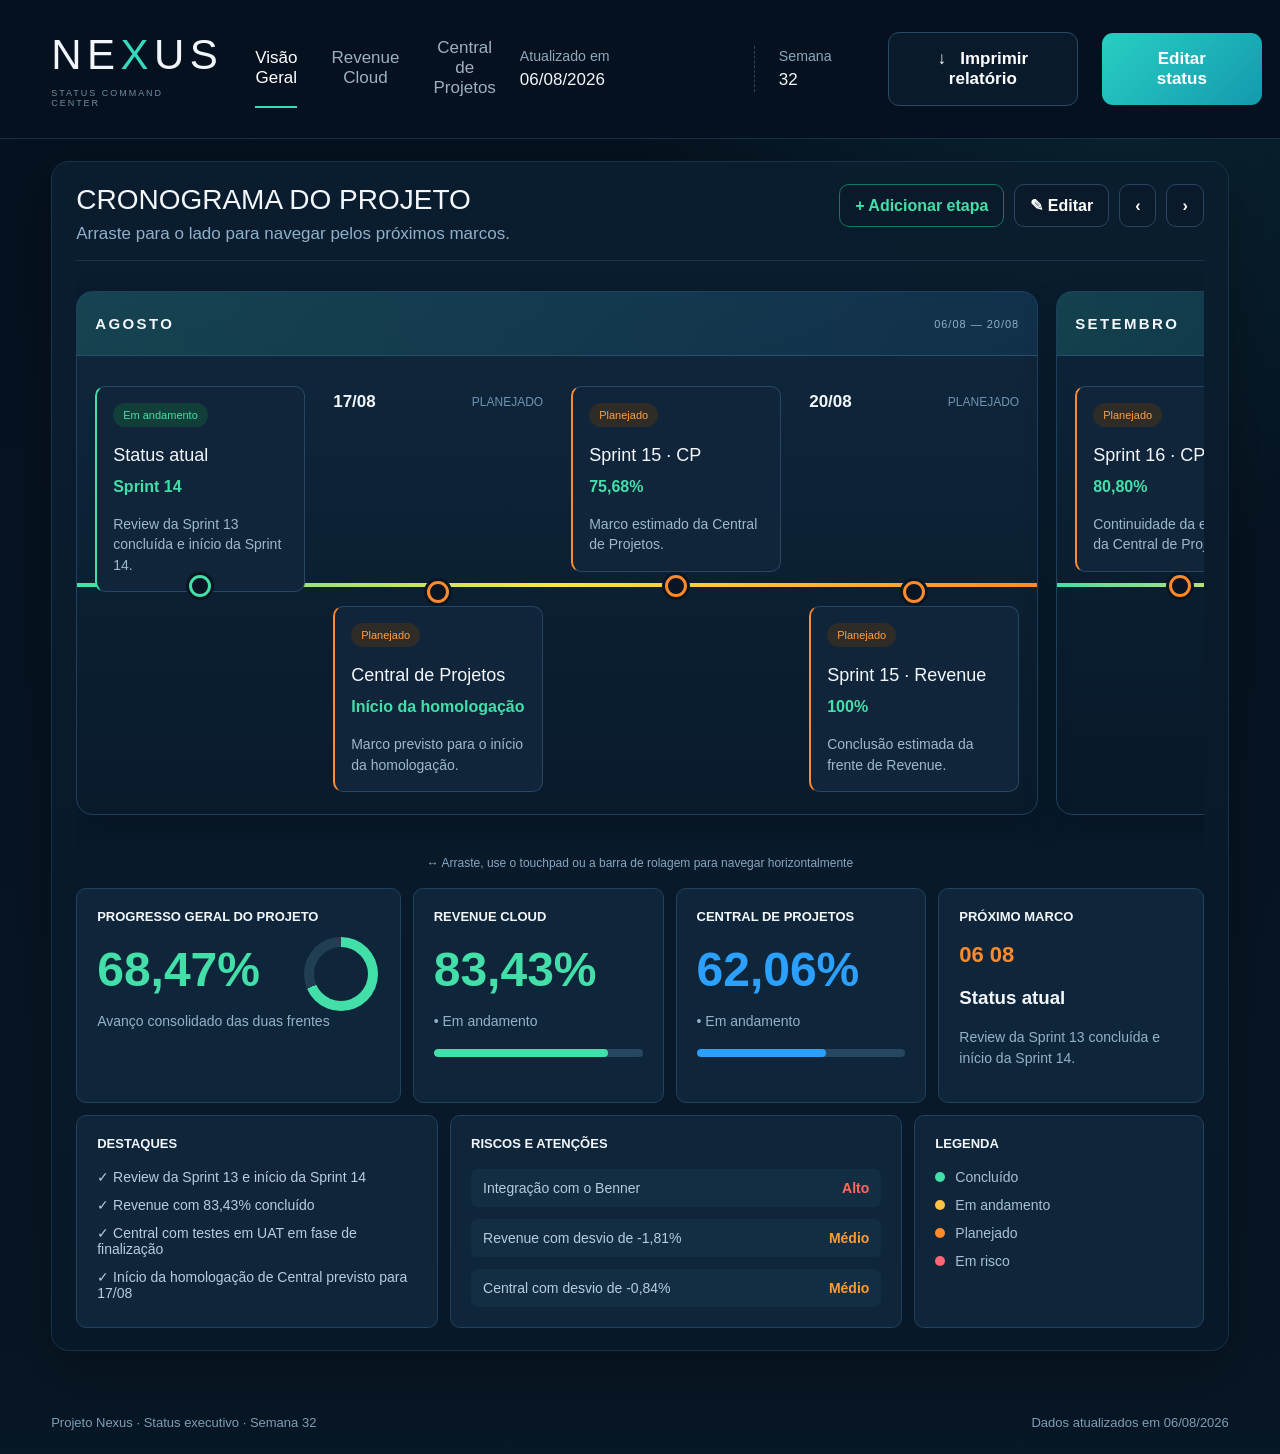
==== commit 75c3a865: "Add files via upload" ====
--- a/index.html.html
+++ b/index.html.html
@@ -28,81 +28,34 @@
 .panel-actions{display:flex;gap:10px}.mini{background:#0a1a2a;border:1px solid #284661;color:#fff;border-radius:10px;padding:11px 15px;font-weight:700}.mini.add{color:var(--green);border-color:#14785f}
 .timeline-scroll{overflow-x:auto;overflow-y:hidden;cursor:grab;scroll-behavior:smooth;scroll-snap-type:x proximity;scrollbar-width:thin;scrollbar-color:var(--green) #10283d;padding:12px 0 8px}.timeline-scroll.dragging{cursor:grabbing;user-select:none;scroll-behavior:auto}.timeline-scroll::-webkit-scrollbar{height:14px}.timeline-scroll::-webkit-scrollbar-track{background:#10283d;border-radius:999px}.timeline-scroll::-webkit-scrollbar-thumb{background:var(--green);border-radius:999px;border:3px solid #10283d}
 .timeline-track{
-  display:flex;
-  gap:16px;
-  width:max-content;
-  padding:18px 18px 26px;
-  min-height:540px;
-  position:relative;
-  align-items:stretch;
-}
-.timeline-track:before{
-  content:"";
-  position:absolute;
-  left:18px;
-  right:18px;
-  top:55%;
-  height:4px;
+  display:flex;gap:18px;width:max-content;padding:18px 18px 26px;
+  min-height:540px;position:relative;align-items:stretch
+}
+.month-group{
+  flex:0 0 auto;border:1px solid #1e405d;border-radius:16px;overflow:hidden;
+  background:linear-gradient(180deg,rgba(18,43,66,.72),rgba(8,26,43,.42));
+  box-shadow:0 14px 34px rgba(0,0,0,.18);scroll-snap-align:start
+}
+.month-group:nth-child(even){background:linear-gradient(180deg,rgba(13,37,58,.9),rgba(7,23,38,.55))}
+.month-header{
+  height:64px;display:flex;align-items:center;justify-content:space-between;gap:24px;
+  padding:0 18px;border-bottom:1px solid #28506e;
+  background:linear-gradient(90deg,rgba(54,217,189,.16),rgba(43,160,255,.08))
+}
+.month-header strong{font-size:15px;letter-spacing:.16em}
+.month-header span{font-size:11px;color:#8fb0c8;text-transform:uppercase;letter-spacing:.09em}
+.month-body{
+  display:flex;gap:28px;padding:24px 18px 22px;min-height:450px;
+  position:relative;align-items:center
+}
+.month-body:before{
+  content:"";position:absolute;left:0;right:0;top:50%;height:4px;
   transform:translateY(-50%);
-  border-radius:999px;
-  background:linear-gradient(90deg,var(--green),#ffe34b,var(--orange),#ff6b59);
-  z-index:1;
-}
-.month-group{
-  display:flex;
-  gap:28px;
-  position:relative;
-  padding:70px 22px 18px;
-  border:1px solid #193a55;
-  border-radius:14px;
-  background:linear-gradient(180deg,rgba(18,44,67,.82),rgba(9,27,43,.42));
-  box-shadow:inset 0 1px 0 rgba(255,255,255,.03);
-}
-.month-group:nth-child(even){
-  background:linear-gradient(180deg,rgba(14,38,59,.92),rgba(8,24,39,.50));
-}
-.month-group:not(:last-child):after{
-  content:"";
-  position:absolute;
-  top:10px;
-  right:-9px;
-  bottom:10px;
-  width:2px;
-  background:linear-gradient(180deg,transparent,#2e5d7d 15%,#2e5d7d 85%,transparent);
-}
-.month-band{
-  position:absolute;
-  top:0;
-  left:0;
-  right:0;
-  height:50px;
-  display:flex;
-  align-items:center;
-  justify-content:space-between;
-  gap:18px;
-  padding:0 18px;
-  border-bottom:1px solid #244762;
-  border-radius:14px 14px 0 0;
-  background:linear-gradient(90deg,rgba(54,217,189,.13),rgba(43,160,255,.05));
-}
-.month-band strong{
-  font-size:15px;
-  letter-spacing:.16em;
-  color:#f3f7fb;
-}
-.month-band span{
-  font-size:11px;
-  color:#7fa3bc;
-  text-transform:uppercase;
-  letter-spacing:.08em;
-}
+  background:linear-gradient(90deg,var(--green),#ffe34b,var(--orange));z-index:0
+}
+.month-group:last-child .month-body:before{background:linear-gradient(90deg,var(--orange),#ff6b59)}
 .milestone{
-  width:210px;
-  height:420px;
-  flex:0 0 210px;
-  scroll-snap-align:start;
-  position:relative;
-  z-index:2;
+  width:210px;height:400px;flex:0 0 210px;position:relative;z-index:1
 }
 .milestone-card{
   position:absolute;
@@ -126,13 +79,13 @@
   background:#35536e;
   transform:translateX(-50%);
 }
-.milestone.top:before{top:176px;height:54px}
-.milestone.bottom:before{bottom:176px;height:54px}
+.milestone.top:before{top:176px;height:24px}
+.milestone.bottom:before{bottom:176px;height:24px}
 .milestone:after{
   content:"";
   position:absolute;
   left:50%;
-  top:55%;
+  top:50%;
   width:16px;
   height:16px;
   transform:translate(-50%,-50%);
@@ -297,7 +250,7 @@
   <article class="front-summary">
     <div class="front-head"><div><div class="eyebrow">FRENTE DE TRABALHO</div><h2>Central de Projetos</h2></div><span class="status-pill">1 risco</span></div>
     <div class="front-progress"><span id="cpFront">62,06%</span> <small>concluído</small></div><div class="progress"><span id="cpFrontBar"></span></div>
-    <div class="metrics-row"><div class="metric-block"><strong style="color:var(--teal)" id="cpUat">62,06%</strong><span>UAT</span></div><div class="metric-block"><strong style="color:var(--orange)" id="cpHom">17,64%</strong><span>homologado</span></div><div class="metric-block"><strong style="color:var(--red)" id="cpDev">-1,24%</strong><span>desvio</span></div></div>
+    <div class="metrics-row"><div class="metric-block"><strong style="color:var(--teal)" id="cpUat">56,76%</strong><span>UAT</span></div><div class="metric-block"><strong style="color:var(--orange)" id="cpHom">17,64%</strong><span>homologado</span></div><div class="metric-block"><strong style="color:var(--red)" id="cpDev">-0,84%</strong><span>desvio</span></div></div>
     <div class="front-foot"><span id="cpSprint">Sprint 14/20</span><span>● Em acompanhamento</span></div>
   </article>
   <section class="section"><div class="section-title"><div><div class="eyebrow">RESUMO DA SEMANA</div><h2>O que avançou e o que precisa de atenção</h2></div><p>As informações operacionais continuam disponíveis sem competir com a leitura executiva.</p></div><article class="week-card" id="cpWeek"></article></section>
@@ -363,22 +316,24 @@
 <script>
 const defaults={
  date:"06/08/2026",week:32,overall:68.47,revenue:83.43,central:62.06,
- message:"Sprint 13 concluída; Revenue em fase final e Central avança para homologação.",
- context:"Revenue permanece concentrado na finalização do ambiente. Em Central de Projetos, o time prepara documentação, ambiente e massa de dados para testes e homologação.",
- highlights:["Sprint 13 concluída e entregue","Revenue em fase final","Preparação do ambiente de CP","Atenção à transição de equipe em setembro"],
- risks:[["Dependências para homologação","Alto"],["Consolidação de massa de dados em CP","Médio"],["Esforço adicional em Revenue","Baixo"]],
+ message:"Sprint 13 concluída; Revenue avança para a finalização e Central prepara o início da homologação.",
+ context:"Revenue segue na Sprint 14, com conclusão prevista na Sprint 15 e atenção à integração com o Benner. Em Central de Projetos, os testes em UAT estão em fase de finalização e o início da homologação está previsto para 17/08.",
+ highlights:["Review da Sprint 13 e início da Sprint 14","Revenue com 83,43% concluído","Central com testes em UAT em fase de finalização","Início da homologação de Central previsto para 17/08"],
+ risks:[["Integração com o Benner","Alto"],["Revenue com desvio de -1,81%","Médio"],["Central com desvio de -0,84%","Médio"]],
  stages:[
-  {date:"06 08",month:"HOJE",title:"Hoje",value:"Sprint 14",desc:"Sprint 13 concluída e entregue.",status:"Em andamento"},
-  {date:"20 08",month:"AGOSTO",title:"Sprint 15",value:"75,68%",desc:"Marco estimado de conclusão.",status:"Planejado"},
-  {date:"31 08",month:"AGOSTO",title:"Revenue",value:"Finalização",desc:"Conclusão prevista do ambiente de Revenue.",status:"Planejado"},
-  {date:"04 09",month:"SETEMBRO",title:"Sprint 16",value:"80,80%",desc:"Continuidade da Central de Projetos.",status:"Planejado"},
-  {date:"22 09",month:"SETEMBRO",title:"Sprint 17",value:"84,95%",desc:"Avanço de homologação e transição.",status:"Planejado"},
-  {date:"06 10",month:"OUTUBRO",title:"Sprint 18",value:"90,10%",desc:"Continuidade das entregas de CP.",status:"Planejado"},
-  {date:"22 10",month:"OUTUBRO",title:"Sprint 19",value:"95,99%",desc:"Marco estimado de conclusão.",status:"Planejado"},
-  {date:"06 11",month:"NOVEMBRO",title:"Sprint 20",value:"Encerramento",desc:"Sprint exclusiva para ajustes, sem novas melhorias.",status:"Planejado"}
+  {date:"06 08",month:"AGOSTO",title:"Status atual",value:"Sprint 14",desc:"Review da Sprint 13 concluída e início da Sprint 14.",status:"Em andamento"},
+  {date:"17 08",month:"AGOSTO",title:"Central de Projetos",value:"Início da homologação",desc:"Marco previsto para o início da homologação.",status:"Planejado"},
+  {date:"19 08",month:"AGOSTO",title:"Sprint 15 · CP",value:"75,68%",desc:"Marco estimado da Central de Projetos.",status:"Planejado"},
+  {date:"20 08",month:"AGOSTO",title:"Sprint 15 · Revenue",value:"100%",desc:"Conclusão estimada da frente de Revenue.",status:"Planejado"},
+  {date:"03 09",month:"SETEMBRO",title:"Sprint 16 · CP",value:"80,80%",desc:"Continuidade da evolução da Central de Projetos.",status:"Planejado"},
+  {date:"21 09",month:"SETEMBRO",title:"Sprint 17 · CP",value:"84,95%",desc:"Evolução prevista do cronograma.",status:"Planejado"},
+  {date:"06 10",month:"OUTUBRO",title:"Sprint 18 · CP",value:"91,16%",desc:"Marco estimado da Central de Projetos.",status:"Planejado"},
+  {date:"22 10",month:"OUTUBRO",title:"Sprint 19 · CP",value:"95,99%",desc:"Marco estimado de conclusão parcial.",status:"Planejado"},
+  {date:"05 11",month:"NOVEMBRO",title:"Encerramento · CP",value:"100%",desc:"Marco final informado no Status Report.",status:"Planejado"}
  ]
-};
-let data=JSON.parse(localStorage.getItem("nexusData")||"null")||defaults;
+}
+const STORAGE_KEY="nexusData_v20260806";
+let data=JSON.parse(localStorage.getItem(STORAGE_KEY)||"null")||defaults;
 
 let revEpics=data.revEpics||[
 ["Fundação Comercial de Produtos e Catálogos",3,3],["Fundação do Objeto Conta",4,4],["Esforço Adicional Conta",0,2],["Fundação do Objeto Produtos",3,3],["Processo de Vendas",1,1],["Gestão do Processo de Cotações",1,1],["Gestão do Processo de Arquitetura",2,2],["Dados adicionais da Cotação",2,2],["Plataforma de Planilhas de Cálculos",3,3],["Cálculo de Esforço de Projetos",5,5],["Cálculo de Preços Avançados",3,3],["Cálculo de Margem dos Projetos",2,2],["Precificação de Despesas de Projetos",2,2],["Personalizações de Cálculos de Projetos",1,1],["Documentos Anexos Comerciais",1,4],["Processo de Infraestrutura",1,2],["Geração de Contratos",2,3],["Geração de Ativos",1,3],["Execução de Contrato",2,3],["Parametrização do Faturamento",3,3],["Processo de Faturamento (Billing)",4,6],["Integração Benner Faturamento",0,2],["Integração Benner Recebimento",0,2],["Gestão de Renovações e Reajustes",0,3],["Prontuário do Cliente",3,3],["Prontuário do Cliente Esforço Adicional",2,3],["Cadastro de Produtos Arquitetura",4,4]];
@@ -398,28 +353,17 @@
  document.getElementById("highlights").innerHTML=data.highlights.map(x=>`<div>✓ ${x}</div>`).join("");
  document.getElementById("risks").innerHTML=data.risks.map(([t,l])=>`<div class="risk"><span>${t}</span><strong class="${l==="Alto"?"high":l==="Médio"?"med":"low"}">${l}</strong></div>`).join("");
  const track=document.getElementById("timelineTrack");
- const monthNames={"08":"AGOSTO","09":"SETEMBRO","10":"OUTUBRO","11":"NOVEMBRO","12":"DEZEMBRO"};
- const monthOrder=[];
- const grouped={};
- data.stages.forEach((s,i)=>{
-   const parts=String(s.date).trim().split(/\s+/);
-   const inferred=monthNames[parts[1]]||s.month||"OUTROS";
-   const key=s.month==="HOJE"?inferred:s.month;
-   if(!grouped[key]){grouped[key]=[];monthOrder.push(key)}
-   grouped[key].push({...s,_index:i});
- });
+ const monthOrder=[...new Set(data.stages.map(s=>s.month))];
+ let globalIndex=0;
  track.innerHTML=monthOrder.map(month=>{
-   const items=grouped[month];
-   const first=items[0]?.date||"";
-   const last=items[items.length-1]?.date||"";
-   const range=first===last?first:`${first} — ${last}`;
-   return `<section class="month-group" aria-label="${month}">
-     <div class="month-band"><strong>${month}</strong><span>${range}</span></div>
-     ${items.map(s=>`<div class="milestone ${s._index%2===0?"top":"bottom"} ${s._index===0?"current":""}">
-       <div class="date-row"><strong>${s.date}</strong><span>${s.month==="HOJE"?"HOJE":s.status}</span></div>
-       <div class="milestone-card"><span class="tag">${s.status}</span><h3>${s.title}</h3><b>${s.value}</b><p>${s.desc}</p></div>
-     </div>`).join("")}
-   </section>`;
+   const stages=data.stages.filter(s=>s.month===month);
+   const first=stages[0]?.date.replace(" ","/")||"";
+   const last=stages[stages.length-1]?.date.replace(" ","/")||"";
+   const cards=stages.map(s=>{
+     const i=globalIndex++;
+     return `<div class="milestone ${i===0?"current ":""}${i%2===0?"top":"bottom"}"><div class="date-row"><strong>${s.date.replace(" ","/")}</strong><span>${s.status}</span></div><div class="milestone-card"><span class="tag">${s.status}</span><h3>${s.title}</h3><b>${s.value}</b><p>${s.desc}</p></div></div>`;
+   }).join("");
+   return `<section class="month-group"><header class="month-header"><strong>${month}</strong><span>${first}${first!==last?" — "+last:""}</span></header><div class="month-body">${cards}</div></section>`;
  }).join("");
  
  renderEpics("revEpics",revEpics);renderEpics("cpEpics",cpEpics);
@@ -427,14 +371,14 @@
 }
 function renderEpics(id,arr){document.getElementById(id).innerHTML=arr.map((e,i)=>`<div class="epic"><span class="num">${i+1}</span><span>${e[0]}</span><strong>${e[1]}/${e[2]}</strong><span class="bar"><span style="width:${e[2]?e[1]/e[2]*100:0}%"></span></span></div>`).join("")}
 function renderWeek(){
- document.getElementById("revWeek").innerHTML=`<h3>Revenue</h3><div class="week-grid"><div class="week-block"><div class="box-title">Atividades executadas</div><div class="bullet">Checkpoint e evolução das USs da Sprint 13.</div><div class="bullet">Refinamento do reconhecimento de receita.</div><div class="bullet">Alinhamento da integração com o Idocuments.</div></div><div class="week-block"><div class="subgrid"><div><div class="box-title">Pontos de atenção</div><div class="bullet">Devolutiva dos resultados da homologação.</div><div class="bullet">Esforço adicional fora do escopo inicial.</div></div><div><div class="box-title">Pendências</div><div class="bullet">Modelo inicial de cutover.</div><div class="bullet">Endpoint de integração com Idocuments.</div><div class="bullet">Dicionário de dados Salesforce para Benner.</div></div></div></div></div><div class="box-title" style="margin-top:18px">Impedimentos</div><div class="bullet">No momento, não há impedimentos identificados.</div>`;
- document.getElementById("cpWeek").innerHTML=`<h3>Central de Projetos</h3><div class="week-grid"><div class="week-block"><div class="box-title">Atividades executadas</div><div class="bullet">Refinamento de apontamento de horas e Ordens de Serviço.</div><div class="bullet">Aprovação de USs de prazos, suspensão e recursos.</div><div class="bullet">Alinhamento entre Central e Revenue.</div><div class="bullet">Preparação de UAT e documentação de homologação.</div></div><div class="week-block"><div class="subgrid"><div><div class="box-title">Pontos de atenção</div><div class="bullet">Testes diretamente em UAT conforme orientação da MV.</div></div><div><div class="box-title">Pendências</div><div class="bullet">Início do ciclo de homologação.</div></div></div></div></div><div class="box-title" style="margin-top:18px">Impedimentos</div><div class="bullet">No momento, não há impedimentos identificados.</div>`;
- document.getElementById("revRiskBox").innerHTML=`<h3>Revenue <span style="float:right;color:var(--orange);font-size:11px">RISCO ATIVO</span></h3><div class="subgrid"><div><div class="box-title">Risco</div><p>Integração com o Benner.</p></div><div><div class="box-title" style="color:var(--teal)">Plano de ação</div><p>Realizar reunião de alinhamento do Benner e manter as agendas de Idocuments e Legado.</p></div></div>`;
- document.getElementById("cpRiskBox").innerHTML=`<h3>Central de Projetos <span style="float:right;color:var(--orange);font-size:11px">RISCO ATIVO</span></h3><div class="subgrid"><div><div class="box-title">Risco</div><p>Alteração do percentual geral em razão de itens adicionados ao cronograma.</p></div><div><div class="box-title" style="color:var(--teal)">Plano de ação</div><p>Reforço da equipe, maior atuação do arquiteto e manutenção do plano de recuperação até a normalização.</p></div></div>`;
+ document.getElementById("revWeek").innerHTML=`<h3>Revenue</h3><div class="week-grid"><div class="week-block"><div class="box-title">Principais atividades realizadas</div><div class="bullet">Review da Sprint 13 e início da Sprint 14.</div><div class="bullet">Refinamento do novo modelo de contas.</div><div class="bullet">Reunião de integração com o Idocument.</div></div><div class="week-block"><div class="subgrid"><div><div class="box-title">Pontos de atenção</div><div class="bullet">Devolutiva da homologação prevista para 07/08.</div><div class="bullet">Esforço adicional de 11% direcionado ao backlog, aguardando definição sobre sprints adicionais.</div></div><div><div class="box-title">Pendências</div><div class="bullet">Dicionário de dados Salesforce para a integração Benner.</div><div class="bullet">Planejamento consolidado da quantidade de US até a conclusão.</div></div></div></div></div><div class="box-title" style="margin-top:18px">Impedimentos</div><div class="bullet">Integração com o Benner.</div>`;
+ document.getElementById("cpWeek").innerHTML=`<h3>Central de Projetos</h3><div class="week-grid"><div class="week-block"><div class="box-title">Principais atividades realizadas</div><div class="bullet">Review da Sprint 13 e Planning da Sprint 14.</div><div class="bullet">Criação das documentações para homologação em UAT e painel de acompanhamento das US.</div><div class="bullet">Refinamento de negócio de Gestão de Fluxo Financeiro.</div><div class="bullet">Testes em UAT em fase de finalização.</div></div><div class="week-block"><div class="subgrid"><div><div class="box-title">Pontos de atenção</div><div class="bullet">Início da homologação previsto para 17/08.</div></div><div><div class="box-title">Pendências</div><div class="bullet">Envio das documentações para HML em UAT em 07/08.</div><div class="bullet">Entrega dos artefatos visuais para os portais.</div><div class="bullet">Planejamento consolidado da quantidade de US até a conclusão.</div></div></div></div></div><div class="box-title" style="margin-top:18px">Impedimentos</div><div class="bullet">No momento, não há impedimentos identificados.</div>`;
+ document.getElementById("revRiskBox").innerHTML=`<h3>Revenue <span style="float:right;color:var(--orange);font-size:11px">RISCO ATIVO</span></h3><div class="subgrid"><div><div class="box-title">Risco</div><p>Entrega do modelo inicial de cutover pela MV, cujo prazo original era 31/07.</p></div><div><div class="box-title" style="color:var(--teal)">Plano de ação</div><p>Reunião sobre o Benner em 07/08, além das agendas de Idocuments e Legado.</p></div></div>`;
+ document.getElementById("cpRiskBox").innerHTML=`<h3>Central de Projetos <span style="float:right;color:var(--orange);font-size:11px">RISCO ATIVO</span></h3><div class="subgrid"><div><div class="box-title">Risco</div><p>A inclusão de itens no cronograma alterou o percentual geral e resultou em atraso de -0,84%.</p></div><div><div class="box-title" style="color:var(--teal)">Plano de ação</div><p>Reforço da equipe com novo desenvolvedor e ampliação da atuação do arquiteto até a normalização do cronograma.</p></div></div>`;
 }
 function renderNext(){
- const rev=["Concluir o modelo inicial de cutover.","Realizar alinhamento do Benner.","Acompanhar resultados da homologação.","Disponibilizar endpoint do Idocuments.","Concluir dicionário de dados Salesforce."];
- const cp=["Iniciar o ciclo de homologação.","Manter o plano de recuperação do cronograma."];
+ const rev=["Realizar reunião sobre o Benner em 07/08.","Acompanhar a devolutiva da homologação em 07/08.","Manter as agendas de Idocuments e Legado.","Concluir o dicionário de dados Salesforce para o Benner.","Consolidar a quantidade de US até a conclusão."];
+ const cp=["Enviar documentações para HML em UAT em 07/08.","Entregar os artefatos visuais dos portais.","Iniciar a homologação em 17/08.","Consolidar a quantidade de US até a conclusão.","Manter o plano de recuperação do cronograma."];
  document.getElementById("revNext").innerHTML=rev.map((x,i)=>`<article class="next-card"><span class="n">0${i+1}</span><span class="tag2">Revenue</span><p>${x}</p><small>Em acompanhamento</small></article>`).join("");
  document.getElementById("cpNext").innerHTML=cp.map((x,i)=>`<article class="next-card"><span class="n">0${i+1}</span><span class="tag2">Central de Projetos</span><p>${x}</p><small>Em acompanhamento</small></article>`).join("");
 }
@@ -448,8 +392,8 @@
 function renderReport(){
  const months=["AGOSTO","SETEMBRO","OUTUBRO","NOVEMBRO"];
  document.getElementById("report").innerHTML=
- reportPage("revenue","Revenue",data.revenue,"56,13%","6,06%","-1,81%","14/15",revEpics,"Integração com o Benner.","Alinhamento do Benner, Idocuments e Legado.",["Checkpoint da Sprint 13","Refinamento de receita","Alinhamento do Idocuments"])+
- reportPage("central","Central de Projetos",data.central,"62,06%","17,64%","-1,24%","14/20",cpEpics,"Itens adicionados ao cronograma.","Reforço da equipe e manutenção do plano de recuperação.",["Preparação de UAT","Documentação de homologação","Massa de dados para testes"])+
+ reportPage("revenue","Revenue",data.revenue,"56,13%","6,06%","-1,81%","14/15",revEpics,"Entrega do modelo inicial de cutover pela MV.","Reunião sobre o Benner em 07/08 e agendas de Idocuments e Legado.",["Review da Sprint 13","Início da Sprint 14","Refinamento do novo modelo de contas","Reunião de integração com o Idocument"])+
+ reportPage("central","Central de Projetos",data.central,"56,76%","17,64%","-0,84%","14/20",cpEpics,"Inclusão de itens no cronograma, com atraso de -0,84%.","Novo desenvolvedor, maior atuação do arquiteto e manutenção do plano de recuperação.",["Review da Sprint 13","Planning da Sprint 14","Documentação para homologação em UAT","Testes em UAT em fase de finalização"])+
  `<div class="report-page"><div class="r-top"></div><div class="r-head"><h1><span style="color:#19a99c;font-size:11px;letter-spacing:.12em">PROJETO NEXUS</span> &nbsp; Cronograma executivo</h1><small>Agosto a novembro de 2026<br>Base: status de ${data.date}</small></div><div style="margin-top:8mm"><small style="color:#17a89b;font-weight:700">LINHA DO TEMPO</small><h1 style="font-size:28px;font-weight:500">Próximos marcos do projeto</h1><p style="color:#6c7b86">Visão consolidada dos ciclos, homologação, testes integrados e encerramento previsto.</p></div><div class="r-timeline">${months.map(m=>{let ss=data.stages.filter(s=>s.month===m);return `<div class="r-month"><span class="count">${String(ss.length).padStart(2,"0")}</span><small style="color:#17a89b;font-weight:700">${m==="AGOSTO"?"MÊS ATUAL":m==="SETEMBRO"?"EVOLUÇÃO":m==="OUTUBRO"?"CONSOLIDAÇÃO":"ENCERRAMENTO"}</small><h2>${m.charAt(0)+m.slice(1).toLowerCase()} 2026</h2>${ss.map(s=>`<div class="r-event"><b>${s.date.replace(" ","/")} · ${s.title}</b>${s.value}<br><span style="color:#75838d">${s.desc}</span></div>`).join("")}</div>`}).join("")}</div></div>`;
 }
 document.querySelectorAll(".nav button").forEach(b=>b.onclick=()=>{document.querySelectorAll(".nav button").forEach(x=>x.classList.remove("active"));document.querySelectorAll(".view").forEach(x=>x.classList.remove("active"));b.classList.add("active");document.getElementById(b.dataset.view).classList.add("active");window.scrollTo({top:0,behavior:"smooth"})});
@@ -489,7 +433,7 @@
 document.querySelectorAll(".editor-tabs button").forEach(btn=>btn.onclick=()=>{document.querySelectorAll(".editor-tabs button").forEach(x=>x.classList.remove("active"));document.querySelectorAll(".epic-editor").forEach(x=>x.classList.remove("active"));btn.classList.add("active");document.getElementById(btn.dataset.editor).classList.add("active")});
 document.getElementById("addRevEpic").onclick=()=>{syncEpicEditors();revEpics.push(["Novo épico Revenue",0,1]);renderEpicEditors()};
 document.getElementById("addCpEpic").onclick=()=>{syncEpicEditors();cpEpics.push(["Novo épico Central",0,1]);renderEpicEditors()};
-document.getElementById("saveDrawer").onclick=()=>{syncEpicEditors();data.date=fDate.value;data.week=+fWeek.value;data.overall=+fOverall.value;data.revenue=+fRevenue.value;data.central=+fCentral.value;data.message=fMessage.value;data.context=fContext.value;data.highlights=fHighlights.value.split("\n").map(x=>x.trim()).filter(Boolean);data.risks=fRisks.value.split("\n").map(x=>x.split("|").map(y=>y.trim())).filter(x=>x[0]);document.querySelectorAll("#stageEditor [data-i]").forEach(el=>{data.stages[+el.dataset.i][el.dataset.k]=el.value});data.revEpics=revEpics;data.cpEpics=cpEpics;localStorage.setItem("nexusData",JSON.stringify(data));render();closeDrawer()};
+document.getElementById("saveDrawer").onclick=()=>{syncEpicEditors();data.date=fDate.value;data.week=+fWeek.value;data.overall=+fOverall.value;data.revenue=+fRevenue.value;data.central=+fCentral.value;data.message=fMessage.value;data.context=fContext.value;data.highlights=fHighlights.value.split("\n").map(x=>x.trim()).filter(Boolean);data.risks=fRisks.value.split("\n").map(x=>x.split("|").map(y=>y.trim())).filter(x=>x[0]);document.querySelectorAll("#stageEditor [data-i]").forEach(el=>{data.stages[+el.dataset.i][el.dataset.k]=el.value});data.revEpics=revEpics;data.cpEpics=cpEpics;localStorage.setItem(STORAGE_KEY,JSON.stringify(data));render();closeDrawer()};
 document.getElementById("printBtn").onclick=()=>{
   renderReport();
   const preview=document.getElementById("reportPreviewContent");
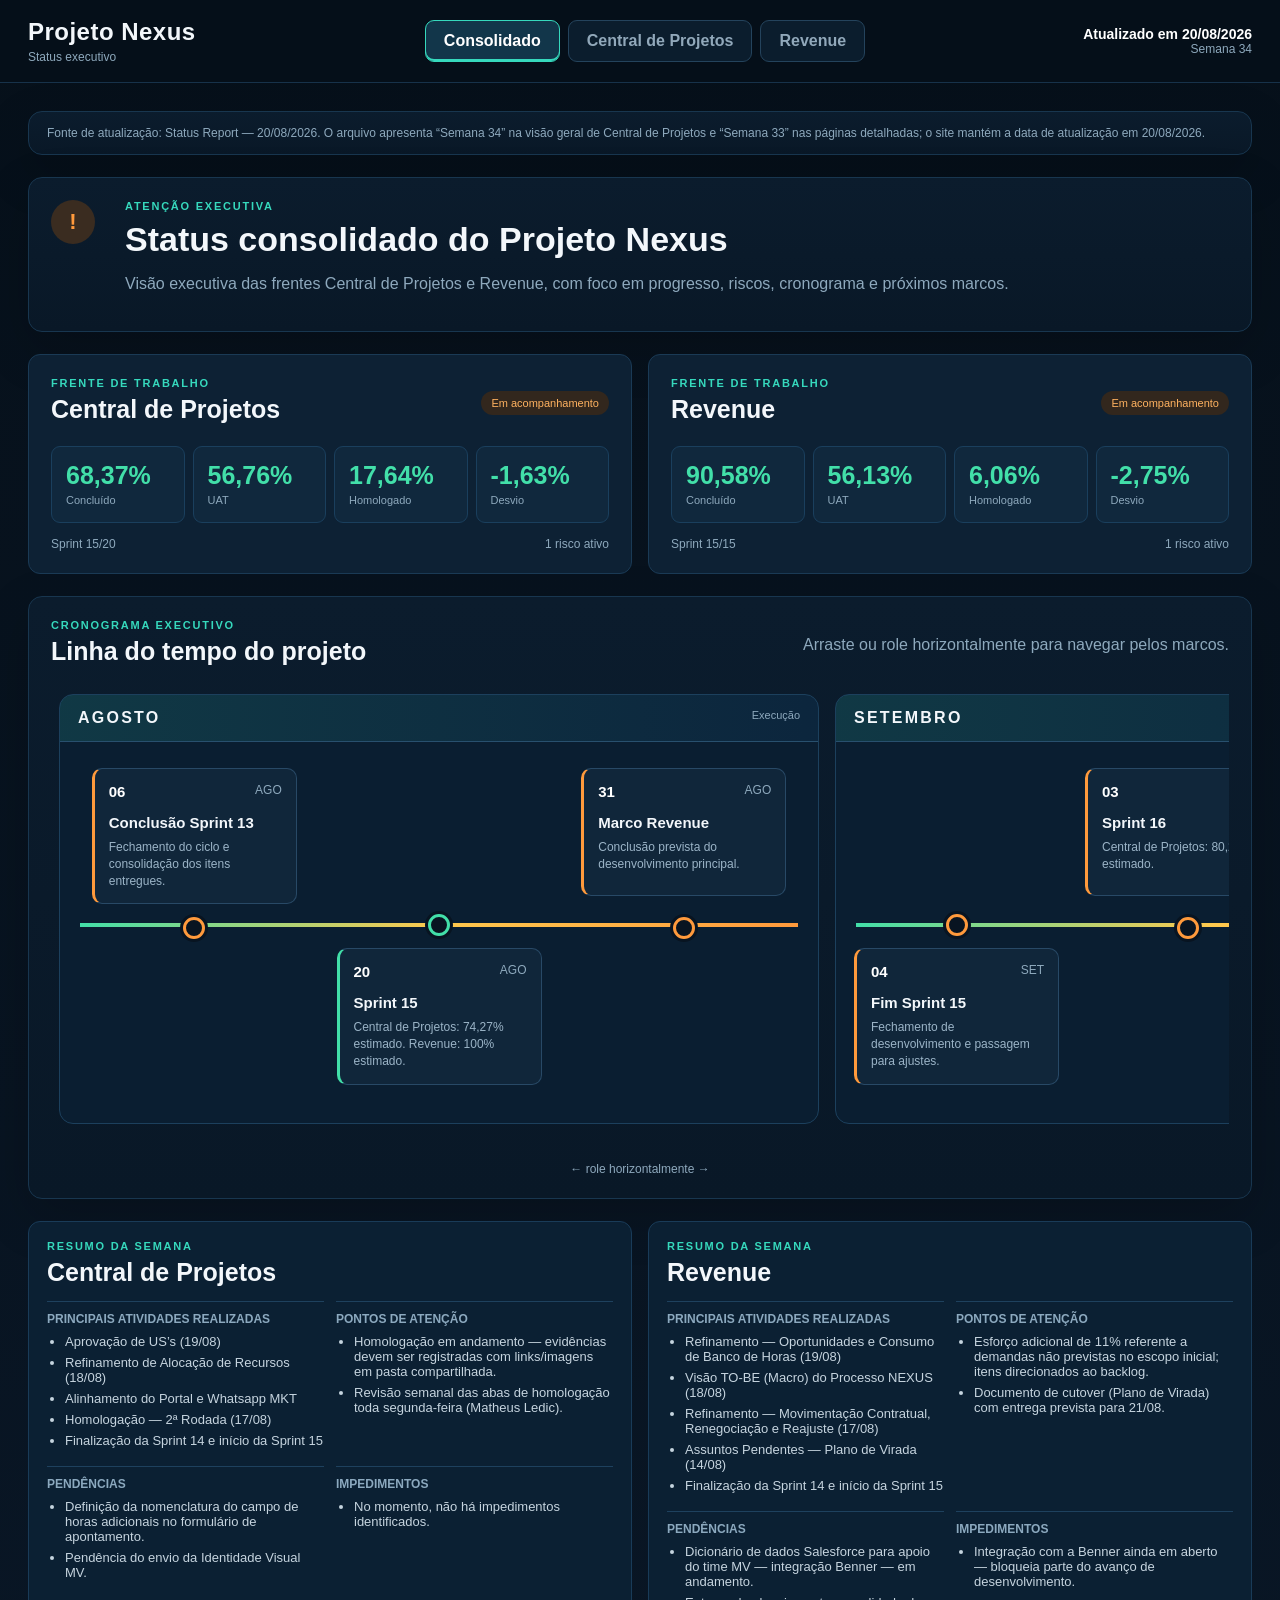
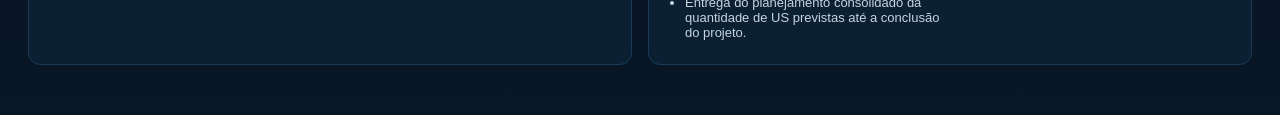
==== commit 675f0b3a: "feat: atualizar dashboard Nexus com Status Report de 20/08/2026" ====
--- a/index.html.html
+++ b/index.html.html
@@ -3,447 +3,300 @@
 <head>
 <meta charset="utf-8">
 <meta name="viewport" content="width=device-width,initial-scale=1">
-<title>Nexus Status Command Center</title>
+<title>Projeto Nexus · Status Executivo</title>
 <style>
 :root{
-  --bg:#06111f;--bg2:#081725;--panel:#0b1d30;--panel2:#10263d;--line:#1d3b55;
-  --text:#f3f7fb;--muted:#8fb0c8;--teal:#36d9bd;--teal2:#20bcbf;--blue:#2ba0ff;
-  --orange:#ff8a2b;--yellow:#ffc246;--red:#ff6674;--green:#43dfa9;--white:#fff;
+  --bg:#07111c;--panel:#0b1b2b;--panel2:#10263a;--line:#1c3b55;
+  --text:#f3f7fb;--muted:#8ea9bd;--teal:#36d9bd;--blue:#2ba0ff;
+  --orange:#ff9a3c;--red:#ff6b6b;--yellow:#ffc94d;--green:#42dfa9;
 }
 *{box-sizing:border-box}
-html{scroll-behavior:smooth}
-body{margin:0;font-family:Inter,Segoe UI,Arial,sans-serif;background:
-radial-gradient(circle at 88% 4%,rgba(26,196,190,.11),transparent 28%),
-linear-gradient(180deg,var(--bg),var(--bg2));color:var(--text)}
-button,input,textarea,select{font:inherit}
-button{cursor:pointer}
-.topbar{display:grid;grid-template-columns:180px 1fr 210px 110px 190px 160px;gap:24px;align-items:center;padding:20px 4vw;border-bottom:1px solid #193049;background:#06111f;position:sticky;top:0;z-index:20}
-.logo{font-size:42px;letter-spacing:.13em;font-weight:300}.logo b{color:var(--teal);font-weight:300}.logo small{display:block;font-size:9px;letter-spacing:.22em;color:#6f8da4;margin-top:9px}
-.nav{display:flex;gap:34px;align-items:center}.nav button{border:0;background:none;color:#9db0c2;font-size:17px;padding:18px 0;border-bottom:2px solid transparent}.nav button.active{color:#fff;border-color:var(--teal)}
-.meta{font-size:17px;line-height:1.5}.meta small{display:block;color:#8ea7bb}.week{padding-left:24px;border-left:1px dashed #28445f}
-.action{border:1px solid #2a4863;background:#091a2b;color:#fff;border-radius:11px;padding:16px 18px;font-weight:800;font-size:17px}.action.primary{background:linear-gradient(135deg,#28cec3,#149aae);border:0}
-main{padding:22px 4vw 40px}.view{display:none}.view.active{display:block}
-.panel{background:linear-gradient(180deg,rgba(10,29,46,.98),rgba(8,24,39,.98));border:1px solid #17324b;border-radius:18px;padding:22px 24px;box-shadow:0 18px 60px rgba(0,0,0,.3)}
-.panel-head{display:flex;justify-content:space-between;gap:18px;align-items:flex-start;border-bottom:1px solid #18344d;padding-bottom:16px}.panel-head h1{font-size:28px;margin:0 0 8px;font-weight:500}.panel-head p{margin:0;color:var(--muted);font-size:17px}
-.panel-actions{display:flex;gap:10px}.mini{background:#0a1a2a;border:1px solid #284661;color:#fff;border-radius:10px;padding:11px 15px;font-weight:700}.mini.add{color:var(--green);border-color:#14785f}
-.timeline-scroll{overflow-x:auto;overflow-y:hidden;cursor:grab;scroll-behavior:smooth;scroll-snap-type:x proximity;scrollbar-width:thin;scrollbar-color:var(--green) #10283d;padding:12px 0 8px}.timeline-scroll.dragging{cursor:grabbing;user-select:none;scroll-behavior:auto}.timeline-scroll::-webkit-scrollbar{height:14px}.timeline-scroll::-webkit-scrollbar-track{background:#10283d;border-radius:999px}.timeline-scroll::-webkit-scrollbar-thumb{background:var(--green);border-radius:999px;border:3px solid #10283d}
-.timeline-track{
-  display:flex;gap:18px;width:max-content;padding:18px 18px 26px;
-  min-height:540px;position:relative;align-items:stretch
-}
-.month-group{
-  flex:0 0 auto;border:1px solid #1e405d;border-radius:16px;overflow:hidden;
-  background:linear-gradient(180deg,rgba(18,43,66,.72),rgba(8,26,43,.42));
-  box-shadow:0 14px 34px rgba(0,0,0,.18);scroll-snap-align:start
-}
-.month-group:nth-child(even){background:linear-gradient(180deg,rgba(13,37,58,.9),rgba(7,23,38,.55))}
-.month-header{
-  height:64px;display:flex;align-items:center;justify-content:space-between;gap:24px;
-  padding:0 18px;border-bottom:1px solid #28506e;
-  background:linear-gradient(90deg,rgba(54,217,189,.16),rgba(43,160,255,.08))
-}
-.month-header strong{font-size:15px;letter-spacing:.16em}
-.month-header span{font-size:11px;color:#8fb0c8;text-transform:uppercase;letter-spacing:.09em}
-.month-body{
-  display:flex;gap:28px;padding:24px 18px 22px;min-height:450px;
-  position:relative;align-items:center
-}
-.month-body:before{
-  content:"";position:absolute;left:0;right:0;top:50%;height:4px;
-  transform:translateY(-50%);
-  background:linear-gradient(90deg,var(--green),#ffe34b,var(--orange));z-index:0
-}
-.month-group:last-child .month-body:before{background:linear-gradient(90deg,var(--orange),#ff6b59)}
-.milestone{
-  width:210px;height:400px;flex:0 0 210px;position:relative;z-index:1
-}
-.milestone-card{
-  position:absolute;
-  left:0;
-  width:210px;
-  min-height:176px;
-  border:1px solid #274661;
-  border-left:2px solid var(--orange);
-  background:#10253a;
-  border-radius:10px;
-  padding:16px;
-}
-.milestone.top .milestone-card{top:0}
-.milestone.bottom .milestone-card{bottom:0}
-.milestone.current .milestone-card{border-left-color:var(--green)}
-.milestone:before{
-  content:"";
-  position:absolute;
-  left:50%;
-  width:2px;
-  background:#35536e;
-  transform:translateX(-50%);
-}
-.milestone.top:before{top:176px;height:24px}
-.milestone.bottom:before{bottom:176px;height:24px}
-.milestone:after{
-  content:"";
-  position:absolute;
-  left:50%;
-  top:50%;
-  width:16px;
-  height:16px;
-  transform:translate(-50%,-50%);
-  border-radius:50%;
-  background:#091522;
-  border:3px solid var(--orange);
-  box-shadow:0 0 0 3px #091522;
-}
+body{margin:0;font-family:Inter,Segoe UI,Arial,sans-serif;background:linear-gradient(180deg,#06101a,#091625);color:var(--text)}
+button{font:inherit;cursor:pointer}
+header{
+  position:sticky;top:0;z-index:20;background:rgba(6,16,26,.96);backdrop-filter:blur(10px);
+  border-bottom:1px solid #17324a
+}
+.top{
+  max-width:1500px;margin:auto;padding:18px 28px;display:flex;align-items:center;gap:24px
+}
+.brand{min-width:220px}
+.brand b{display:block;font-size:24px;font-weight:650;letter-spacing:.02em}
+.brand span{display:block;margin-top:4px;color:var(--muted);font-size:12px}
+.main-tabs{display:flex;gap:8px;flex:1;justify-content:center}
+.main-tab{
+  border:1px solid #24435c;background:#0b1d2d;color:#91a8ba;border-radius:9px;padding:11px 18px;font-weight:700
+}
+.main-tab.active{background:#12364a;color:#fff;border-color:var(--teal);box-shadow:inset 0 -2px 0 var(--teal)}
+.meta{text-align:right;min-width:210px;font-size:12px;color:var(--muted)}
+.meta strong{display:block;color:#fff;font-size:14px}
+.wrap{max-width:1500px;margin:auto;padding:28px}
+.view{display:none}.view.active{display:block}
+.section{margin-bottom:22px}
+.panel{
+  border:1px solid #18364f;background:linear-gradient(180deg,#0b1c2d,#091827);
+  border-radius:14px;padding:22px;box-shadow:0 18px 50px rgba(0,0,0,.18)
+}
+.eyebrow{font-size:11px;text-transform:uppercase;letter-spacing:.16em;color:var(--teal);font-weight:800}
+h1{font-size:34px;margin:8px 0 6px}h2{font-size:25px;margin:6px 0 4px}h3{margin:0}
+.muted{color:var(--muted)}
+.hero{display:grid;grid-template-columns:56px 1fr;gap:18px;align-items:start}
+.hero .icon{width:44px;height:44px;border-radius:50%;display:grid;place-items:center;background:#3a2c20;color:var(--orange);font-size:22px;font-weight:900}
+.front-grid{display:grid;grid-template-columns:1fr 1fr;gap:16px}
+.front-card{padding:22px;border:1px solid #1a3a55;border-radius:12px;background:#0d2134}
+.front-head{display:flex;justify-content:space-between;align-items:center;margin-bottom:18px}
+.pill{font-size:11px;border-radius:999px;padding:6px 10px;background:#32271d;color:#ffb260}
+.kpis{display:grid;grid-template-columns:repeat(4,1fr);gap:8px}
+.kpi{background:#10283d;border:1px solid #1a3f5d;border-radius:9px;padding:14px}
+.kpi b{display:block;font-size:25px;color:var(--green)}.kpi span{font-size:11px;color:var(--muted)}
+.front-foot{margin-top:14px;display:flex;justify-content:space-between;color:var(--muted);font-size:12px}
+.timeline-head{display:flex;justify-content:space-between;gap:20px;align-items:end;margin-bottom:14px}
+.timeline-scroll{
+  overflow-x:auto;overflow-y:hidden;scrollbar-width:thin;scrollbar-color:var(--green) #10263a;
+  cursor:grab;padding-bottom:10px
+}
+.timeline-scroll:active{cursor:grabbing}
+.timeline-track{width:max-content;display:flex;gap:16px;padding:10px 8px 20px;position:relative}
+.month{
+  width:760px;min-height:430px;border:1px solid #1c405d;border-radius:14px;background:#0a1e31;overflow:hidden
+}
+.month-title{
+  padding:14px 18px;border-bottom:1px solid #28506e;background:linear-gradient(90deg,rgba(54,217,189,.14),rgba(43,160,255,.06));
+  display:flex;justify-content:space-between
+}
+.month-title strong{letter-spacing:.14em}.month-title span{font-size:11px;color:var(--muted)}
+.month-body{display:flex;gap:26px;align-items:center;padding:26px 18px;position:relative;height:365px}
+.month-body:before{content:"";position:absolute;left:20px;right:20px;top:50%;height:4px;background:linear-gradient(90deg,var(--green),var(--yellow),var(--orange));transform:translateY(-50%)}
+.milestone{width:205px;height:320px;position:relative;z-index:1;flex:0 0 205px}
+.milestone:after{content:"";position:absolute;left:50%;top:50%;width:16px;height:16px;border-radius:50%;background:#081421;border:3px solid var(--orange);transform:translate(-50%,-50%);box-shadow:0 0 0 3px #081421}
 .milestone.current:after{border-color:var(--green)}
-.date-row{
-  display:flex;
-  justify-content:space-between;
-  align-items:center;
-  margin-bottom:12px;
-}
-.date-row strong{font-size:17px}
-.date-row span{font-size:12px;color:#6f94b1;text-transform:uppercase}
-.tag{display:inline-block;padding:6px 10px;border-radius:999px;font-size:11px;background:#2f2c27;color:#ff9e43;margin-bottom:18px}.current .tag{background:#113e39;color:var(--green)}.milestone-card h3{margin:0 0 12px;font-size:18px;font-weight:500}.milestone-card b{display:block;color:var(--green);margin-bottom:18px}.milestone-card p{margin:0;color:#9db8cc;font-size:14px;line-height:1.45}
-.rail{display:none}.rail-dots{display:none}.dot{display:none}.scrollhint{text-align:center;color:#86a7bf;font-size:12px;margin:7px 0 18px}
-.grid{display:grid;gap:12px}.kpis{grid-template-columns:1.1fr .85fr .85fr .9fr}.bottom{grid-template-columns:1fr 1.25fr .8fr;margin-top:12px}.card{background:#0f263a;border:1px solid #21425d;border-radius:10px;padding:20px;min-height:150px}.label{font-size:13px;font-weight:900;text-transform:uppercase;margin-bottom:18px}.big{font-size:48px;font-weight:850;color:var(--green)}.big.blue{color:var(--blue)}.big.orange{color:var(--orange);font-size:22px}.relative{position:relative}.ring{width:74px;height:74px;border-radius:50%;background:conic-gradient(var(--green) 0 var(--p),#203f52 var(--p) 100%);position:absolute;right:22px;top:48px}.ring:after{content:"";position:absolute;inset:10px;background:#0f263a;border-radius:50%}.card p{color:#93b2c8;font-size:14px;line-height:1.45}.progress{height:8px;background:#27465f;border-radius:999px;overflow:hidden;margin-top:18px}.progress span{display:block;height:100%;border-radius:inherit;background:var(--green)}.progress.blue span{background:var(--blue)}
-.list{display:grid;gap:12px;font-size:14px;color:#b7ccdc}.risk{display:flex;justify-content:space-between;gap:12px;background:#132d43;border-radius:6px;padding:11px 12px}.risk strong.high{color:#ff6a5e}.risk strong.med{color:#ff9b31}.risk strong.low{color:#ffcb3f}.legend-row{display:flex;gap:10px;align-items:center;color:#a9c0d2}.legend-dot{width:10px;height:10px;border-radius:50%}
-.hero-title{margin:18px 0 26px}.eyebrow{font-size:11px;letter-spacing:.16em;color:var(--teal);font-weight:900;text-transform:uppercase}.hero-title h1{font-size:48px;margin:10px 0 6px;font-weight:500}.hero-title p{color:#8faec5}
-.front-summary{padding:28px;border-radius:14px;background:#0b2137;border:1px solid #183954}.front-head{display:flex;justify-content:space-between;gap:20px;border-bottom:1px solid #1d3a55;padding-bottom:18px}.front-head h2{margin:0;font-weight:500}.status-pill{color:#ff9f3a;background:#362c24;padding:7px 10px;border-radius:999px;font-size:12px}.front-progress{font-size:56px;font-weight:850;margin:28px 0 10px}.front-progress small{font-size:14px;color:#8ba8bd;font-weight:400}.metrics-row{display:grid;grid-template-columns:repeat(3,1fr);gap:10px;margin-top:26px}.metric-block{text-align:center;border-right:1px solid #1c3a54}.metric-block:last-child{border:0}.metric-block strong{display:block;font-size:22px}.metric-block span{font-size:12px;color:#819cb1}.front-foot{display:flex;justify-content:space-between;color:#90aabd;font-size:12px;margin-top:24px}
-.section{padding:42px 0;border-bottom:1px solid #173149}.section-title{display:flex;justify-content:space-between;gap:24px;align-items:flex-end;margin-bottom:20px}.section-title h2{font-size:38px;font-weight:500;margin:8px 0}.section-title p{max-width:260px;color:#87a1b6;font-size:13px}
-.week-card{background:#0b2035;border:1px solid #193a55;border-top:1px solid var(--teal);padding:20px}.week-grid{display:grid;grid-template-columns:repeat(2,1fr);gap:18px}.week-block h3{font-weight:500}.subgrid{display:grid;grid-template-columns:repeat(2,1fr);gap:16px}.box-title{font-size:11px;color:#7895ab;text-transform:uppercase;letter-spacing:.08em;margin-bottom:10px}.bullet{margin:8px 0;color:#b2c6d5;font-size:13px}.bullet:before{content:"•";color:var(--teal);margin-right:8px}
-.epic-grid{display:grid;grid-template-columns:repeat(2,1fr);gap:0 24px;background:#0b2035;border:1px solid #193a55;border-radius:12px;padding:16px}.epic{display:grid;grid-template-columns:26px 1fr 46px 80px;gap:8px;align-items:center;padding:9px 0;border-bottom:1px solid #17334c;font-size:12px}.num{width:20px;height:20px;border-radius:50%;background:#15344f;display:grid;place-items:center;color:#d8e5ee;font-size:10px}.epic strong{color:#ff9b35}.bar{height:5px;background:#284159;border-radius:999px;overflow:hidden}.bar span{display:block;height:100%;background:var(--teal)}
-.next-grid{display:grid;grid-template-columns:repeat(3,1fr);gap:14px}.next-card{min-height:170px;background:#0b2035;border:1px solid #193a55;padding:18px}.next-card .n{color:var(--teal);font-size:14px;font-weight:900}.next-card .tag2{float:right;background:#103c39;color:#9cf0df;border-radius:999px;padding:6px 9px;font-size:10px}.next-card p{margin-top:35px;color:#dbe6ee}.next-card small{color:#80b9ae}
-.drawer-backdrop{position:fixed;inset:0;background:rgba(0,0,0,.58);backdrop-filter:blur(4px);display:none;z-index:50}.drawer-backdrop.open{display:block}.drawer{position:absolute;top:0;right:0;width:min(650px,94vw);height:100%;overflow:auto;background:#081a2d;border-left:1px solid #1d405d;padding:24px}.drawer-head{display:flex;justify-content:space-between;align-items:center;border-bottom:1px solid #1b3c57;padding-bottom:14px}.drawer h2{font-size:18px}.close{background:none;border:1px solid #28445d;color:#fff;border-radius:8px;padding:7px 10px}.form-grid{display:grid;grid-template-columns:1fr 1fr;gap:14px}.field{margin:14px 0}.field label{display:block;color:#9bb1c2;font-size:12px;margin-bottom:7px}.field input,.field textarea,.field select{width:100%;background:#10263c;border:1px solid #1d405d;border-radius:7px;color:#fff;padding:11px}.field textarea{min-height:90px;resize:vertical}.drawer-actions{position:sticky;bottom:0;background:#081a2d;border-top:1px solid #1b3c57;padding:14px 0;display:flex;justify-content:flex-end;gap:10px}.save{background:linear-gradient(135deg,#28cec3,#149aae);border:0;color:#fff;border-radius:8px;padding:12px 18px;font-weight:800}.cancel{background:#0a1a2a;border:1px solid #284661;color:#fff;border-radius:8px;padding:12px 18px}
-.editor-tabs{display:flex;gap:8px;margin:24px 0 14px;position:sticky;top:-24px;background:#081a2d;padding:12px 0;z-index:2}
-.editor-tabs button{background:#0c2237;border:1px solid #244662;color:#9db5c7;border-radius:8px;padding:9px 12px}
-.editor-tabs button.active{color:#fff;border-color:var(--teal);background:#12354b}
-.epic-editor{display:none}.epic-editor.active{display:block}
-.epic-edit-row{display:grid;grid-template-columns:1fr 90px 90px 42px;gap:8px;align-items:end;border:1px solid #1d405d;border-radius:8px;padding:10px;margin:8px 0}
-.epic-edit-row button{height:40px;background:#2a1420;border:1px solid #6a2a3b;color:#ff9aac;border-radius:7px}
-.report{display:none}
-.report-preview{position:fixed;inset:0;background:#e9eef2;z-index:70;display:none;overflow:auto}
-.report-preview.open{display:block}
-.report-toolbar{position:sticky;top:0;z-index:3;background:#07111f;color:white;padding:12px 20px;display:flex;justify-content:space-between;align-items:center;gap:14px}
-.report-toolbar .tools{display:flex;gap:10px}
-.report-toolbar button{border-radius:8px;padding:10px 14px;font-weight:800}
-.report-toolbar .print-now{background:linear-gradient(135deg,#28cec3,#149aae);color:white;border:0}
-.report-toolbar .close-report{background:#0c2237;color:white;border:1px solid #31516c}
-.report-preview .report{display:block;max-width:1400px;margin:18px auto;background:white;box-shadow:0 16px 50px rgba(0,0,0,.22)}
-.report-preview .report-page{min-height:auto;margin-bottom:20px}
-
-footer{display:flex;justify-content:space-between;color:#7f9db4;padding:24px 4vw;font-size:13px}
-@media(max-width:1200px){.topbar{grid-template-columns:160px 1fr 180px 100px}.topbar .action{display:none}.kpis,.bottom{grid-template-columns:1fr 1fr}.epic-grid{grid-template-columns:1fr}}
-@media(max-width:800px){.topbar{grid-template-columns:1fr}.nav{overflow:auto}.meta,.week{display:none}.kpis,.bottom,.metrics-row,.week-grid,.subgrid,.next-grid,.form-grid{grid-template-columns:1fr}.hero-title h1{font-size:36px}}
-@media print{
-  @page{size:A4 landscape;margin:8mm}
-  body{background:#fff!important}
-  .topbar,main,footer,.drawer-backdrop,.report-toolbar{display:none!important}
-  .report-preview{display:block!important;position:static!important;background:#fff!important;overflow:visible!important}
-  .report-preview .report{display:block!important;max-width:none!important;margin:0!important;box-shadow:none!important}
-  body> .report{display:none!important}
-  .report-page{
-    width:100%!important;min-height:180mm!important;height:180mm!important;
-    padding:8mm 10mm!important;margin:0!important;page-break-after:always!important;
-    break-after:page!important;box-shadow:none!important;overflow:hidden!important
-  }
-  .report-page:last-child{page-break-after:auto!important;break-after:auto!important}
-  .r-top{margin:-8mm -10mm 7mm!important}
-  .r-head h1{font-size:19px!important}
-  .r-synth{margin-top:5mm!important;padding:4mm!important}
-  .r-synth h2{font-size:17px!important}.r-synth p{font-size:8.5px!important}
-  .r-kpis{gap:3mm!important;margin-top:4mm!important}.r-kpi{padding:3mm!important}.r-kpi b{font-size:20px!important}
-  .r-cols{gap:4mm!important;margin-top:4mm!important}
-  .r-box{padding:3mm!important}.r-box h3{font-size:13px!important}.r-box p,.r-box li{font-size:7.5px!important}
-  .r-epics{gap:1mm 3mm!important}.r-epic{font-size:6.8px!important;padding:1mm 0!important}
-  .r-timeline{gap:4mm!important;margin-top:6mm!important}.r-month{min-height:130mm!important;padding:4mm!important}
-  .r-month h2{font-size:17px!important}.r-event{font-size:8px!important;padding:2mm 0 4mm 4mm!important}
-}
-
-/* RELATÓRIO EXECUTIVO — tela e impressão */
-.report-page{
-  min-height:720px;padding:34px 42px;background:#fff;color:#172331;
-  border-radius:0;margin:0 0 22px;overflow:hidden
-}
-.r-top{height:7px;background:linear-gradient(90deg,#ff9b42,#20c7ba);margin:-34px -42px 28px}
-.r-head{display:flex;justify-content:space-between;border-bottom:1px solid #d6dfe6;padding-bottom:16px}
-.r-head h1{font-size:25px;margin:0;color:#172331}.r-head small{color:#6b7884;line-height:1.45;text-align:right}
-.r-synth{margin-top:20px;background:#f3f6f8;border-left:4px solid #ff9b42;padding:18px}
-.r-synth h2{font-size:22px;margin:8px 0;color:#172331}.r-synth p{font-size:12px;color:#596874;margin:0;line-height:1.5}
-.r-kpis{display:grid;grid-template-columns:repeat(4,1fr);gap:12px;margin-top:16px}
-.r-kpi{border:1px solid #d4dde4;padding:16px;background:#fff}.r-kpi b{font-size:27px;color:#20aa9d}.r-kpi.red b{color:#f06453}
-.r-kpi span{display:block;font-size:10px;color:#70808c;text-transform:uppercase;margin-bottom:8px}
-.r-cols{display:grid;grid-template-columns:32% 68%;gap:14px;margin-top:16px}
-.r-box{border:1px solid #d5dee5;padding:16px;background:#fff;color:#172331}
-.r-box h3{font-size:18px;margin:0 0 12px;color:#172331}.r-box p,.r-box li{font-size:10px;line-height:1.5;color:#33424d}
-.r-epics{display:grid;grid-template-columns:repeat(3,1fr);gap:4px 16px}
-.r-epic{font-size:8.5px;border-bottom:1px solid #e2e7eb;padding:5px 0;display:flex;justify-content:space-between;gap:8px;color:#24333d}
-.r-timeline{display:grid;grid-template-columns:repeat(4,1fr);gap:16px;margin-top:26px}
-.r-month{background:#f4f6f8;border-top:3px solid #20b8aa;padding:18px;min-height:500px;color:#172331}
-.r-month h2{font-size:22px;font-weight:500;color:#172331}.r-month .count{float:right;color:#cbd4db;font-size:30px}
-.r-event{border-left:2px solid #b8c5cd;padding:8px 0 18px 14px;font-size:10px;line-height:1.5;color:#33424d}
-.r-event b{display:block;color:#1da89b;margin-bottom:4px}
-.report-preview .report-page{box-shadow:0 10px 35px rgba(0,0,0,.14)}
-
+.ms-card{position:absolute;left:0;width:205px;min-height:128px;padding:14px;border-radius:10px;background:#10263a;border:1px solid #284966;border-left:3px solid var(--orange)}
+.current .ms-card{border-left-color:var(--green)}
+.top .ms-card{top:0}.bottom .ms-card{bottom:0}
+.ms-card .date{display:flex;justify-content:space-between;font-size:12px;color:var(--muted)}
+.ms-card .date b{font-size:15px;color:#fff}
+.ms-card h4{margin:14px 0 8px;font-size:15px}
+.ms-card p{margin:0;color:#9bb4c7;font-size:12px;line-height:1.4}
+.hint{text-align:center;color:var(--muted);font-size:12px;margin-top:8px}
+.week-grid{display:grid;grid-template-columns:1fr 1fr;gap:16px}
+.week-card{border:1px solid #193b58;background:#0b2033;border-radius:12px;padding:18px}
+.quad{display:grid;grid-template-columns:1fr 1fr;gap:12px;margin-top:14px}
+.box{border-top:1px solid #1e415e;padding-top:10px}.box h4{font-size:12px;color:#8ca9bf;text-transform:uppercase;margin:0 0 8px}
+.box ul{padding-left:18px;margin:0}.box li{margin:6px 0;color:#c6d4df;font-size:13px}
+.risk-grid{display:grid;grid-template-columns:1fr 1fr;gap:16px}
+.risk-card{border:1px solid #1b3c58;background:#0b2033;border-radius:12px;padding:18px}
+.risk-cols{display:grid;grid-template-columns:1fr 1fr;gap:12px;margin-top:12px}
+.risk-box{padding:14px;background:#10283d;border-radius:9px}.risk-box h4{margin:0 0 8px;color:var(--orange)}
+.risk-box.action h4{color:var(--green)}
+.epic-tabs{display:flex;gap:8px;margin-bottom:16px}
+.epic-tabs button{border:1px solid #244862;background:#0e2336;color:#92a9bb;border-radius:8px;padding:9px 13px}
+.epic-tabs button.active{border-color:var(--teal);color:#fff;background:#12374c}
+.epic-grid{display:grid;grid-template-columns:1fr 1fr;gap:8px 18px}
+.epic{display:grid;grid-template-columns:34px 1fr 60px;gap:10px;align-items:center;padding:9px 0;border-bottom:1px solid #16344d;font-size:13px}
+.num{width:26px;height:26px;border-radius:50%;display:grid;place-items:center;background:#153650;color:#d9e6ef;font-size:11px}
+.bar{height:6px;background:#263f54;border-radius:999px;overflow:hidden;margin-top:5px}.bar span{display:block;height:100%;background:var(--teal)}
+.detail-grid{display:grid;grid-template-columns:1.15fr .85fr;gap:16px}
+.steps{display:grid;grid-template-columns:repeat(3,1fr);gap:12px}
+.step{padding:16px;border:1px solid #193b56;background:#0c2134;border-radius:10px;min-height:120px}
+.step .n{color:var(--teal);font-size:11px;font-weight:800}.step h4{margin:18px 0 0;font-size:14px}
+@media(max-width:900px){
+  .top{flex-wrap:wrap}.main-tabs{order:3;width:100%;justify-content:flex-start;overflow-x:auto}.meta{margin-left:auto}
+  .front-grid,.week-grid,.risk-grid,.detail-grid,.steps{grid-template-columns:1fr}
+  .kpis{grid-template-columns:1fr 1fr}.epic-grid{grid-template-columns:1fr}.month{width:680px}
+}
 </style>
 </head>
 <body>
-<header class="topbar">
-  <div class="logo">NE<b>X</b>US<small>STATUS COMMAND<br>CENTER</small></div>
-  <div class="nav">
-    <button class="active" data-view="overview">Visão<br>Geral</button>
-    <button data-view="revenue">Revenue<br>Cloud</button>
-    <button data-view="central">Central de<br>Projetos</button>
-  </div>
-  <div class="meta"><small>Atualizado em</small><span id="metaDate">06/08/2026</span></div>
-  <div class="meta week"><small>Semana</small><span id="metaWeek">32</span></div>
-  <button class="action" id="printBtn">↓ &nbsp; Imprimir<br>relatório</button>
-  <button class="action primary" id="editBtn">Editar<br>status</button>
+<header>
+  <div class="top">
+    <div class="brand"><b>Projeto Nexus</b><span>Status executivo</span></div>
+    <nav class="main-tabs">
+      <button class="main-tab active" data-view="consolidado">Consolidado</button>
+      <button class="main-tab" data-view="central">Central de Projetos</button>
+      <button class="main-tab" data-view="revenue">Revenue</button>
+    </nav>
+    <div class="meta"><strong>Atualizado em 20/08/2026</strong>Semana 34</div>
+  </div>
 </header>
 
-<main>
-<section class="view active" id="overview">
-  <div class="panel">
-    <div class="panel-head">
-      <div><h1>CRONOGRAMA DO PROJETO</h1><p>Arraste para o lado para navegar pelos próximos marcos.</p></div>
-      <div class="panel-actions"><button class="mini add" id="addStageBtn">+ Adicionar etapa</button><button class="mini" id="editTimelineBtn">✎ Editar</button><button class="mini" id="prev">‹</button><button class="mini" id="next">›</button></div>
-    </div>
-    <div class="timeline-scroll" id="timelineScroll"><div class="timeline-track" id="timelineTrack"></div></div>
-    
-    <div class="scrollhint">↔ Arraste, use o touchpad ou a barra de rolagem para navegar horizontalmente</div>
-
-    <div class="grid kpis">
-      <article class="card relative"><div class="label">PROGRESSO GERAL DO PROJETO</div><div class="big" id="overallVal">68,47%</div><div class="ring" id="overallRing"></div><p>Avanço consolidado das duas frentes</p></article>
-      <article class="card"><div class="label">REVENUE CLOUD</div><div class="big" id="revVal">83,43%</div><p>• Em andamento</p><div class="progress"><span id="revBar"></span></div></article>
-      <article class="card"><div class="label">CENTRAL DE PROJETOS</div><div class="big blue" id="cpVal">62,06%</div><p>• Em andamento</p><div class="progress blue"><span id="cpBar"></span></div></article>
-      <article class="card"><div class="label">PRÓXIMO MARCO</div><div class="big orange" id="nextDate">20 AGO</div><h3 id="nextTitle">Sprint 15</h3><p id="nextDesc">Próximo marco do cronograma</p></article>
-    </div>
-
-    <div class="grid bottom">
-      <article class="card"><div class="label">DESTAQUES</div><div class="list" id="highlights"></div></article>
-      <article class="card"><div class="label">RISCOS E ATENÇÕES</div><div class="list" id="risks"></div></article>
-      <article class="card"><div class="label">LEGENDA</div><div class="list">
-        <div class="legend-row"><span class="legend-dot" style="background:var(--green)"></span>Concluído</div>
-        <div class="legend-row"><span class="legend-dot" style="background:var(--yellow)"></span>Em andamento</div>
-        <div class="legend-row"><span class="legend-dot" style="background:var(--orange)"></span>Planejado</div>
-        <div class="legend-row"><span class="legend-dot" style="background:var(--red)"></span>Em risco</div>
-      </div></article>
-    </div>
+<main class="wrap">
+<section id="consolidado" class="view active">
+<div class="panel section" style="padding:14px 18px"><div class="muted" style="font-size:12px">
+Fonte de atualização: Status Report — 20/08/2026. O arquivo apresenta “Semana 34” na visão geral de Central de Projetos e “Semana 33” nas páginas detalhadas; o site mantém a data de atualização em 20/08/2026.
+</div></div>
+  <div class="panel section hero">
+    <div class="icon">!</div>
+    <div><div class="eyebrow">Atenção executiva</div><h1>Status consolidado do Projeto Nexus</h1>
+    <p class="muted">Visão executiva das frentes Central de Projetos e Revenue, com foco em progresso, riscos, cronograma e próximos marcos.</p></div>
+  </div>
+
+  <div class="front-grid section">
+    <div class="front-card">
+      <div class="front-head"><div><div class="eyebrow">Frente de trabalho</div><h2>Central de Projetos</h2></div><span class="pill">Em acompanhamento</span></div>
+      <div class="kpis"><div class="kpi"><b>68,37%</b><span>Concluído</span></div><div class="kpi"><b>56,76%</b><span>UAT</span></div><div class="kpi"><b>17,64%</b><span>Homologado</span></div><div class="kpi"><b>-1,63%</b><span>Desvio</span></div></div>
+      <div class="front-foot"><span>Sprint 15/20</span><span>1 risco ativo</span></div>
+    </div>
+    <div class="front-card">
+      <div class="front-head"><div><div class="eyebrow">Frente de trabalho</div><h2>Revenue</h2></div><span class="pill">Em acompanhamento</span></div>
+      <div class="kpis"><div class="kpi"><b>90,58%</b><span>Concluído</span></div><div class="kpi"><b>56,13%</b><span>UAT</span></div><div class="kpi"><b>6,06%</b><span>Homologado</span></div><div class="kpi"><b>-2,75%</b><span>Desvio</span></div></div>
+      <div class="front-foot"><span>Sprint 15/15</span><span>1 risco ativo</span></div>
+    </div>
+  </div>
+
+  <div class="panel section">
+    <div class="timeline-head">
+      <div><div class="eyebrow">Cronograma executivo</div><h2>Linha do tempo do projeto</h2></div>
+      <p class="muted">Arraste ou role horizontalmente para navegar pelos marcos.</p>
+    </div>
+    <div class="timeline-scroll" id="timeline">
+      <div class="timeline-track">
+        <div class="month">
+          <div class="month-title"><strong>AGOSTO</strong><span>Execução</span></div>
+          <div class="month-body">
+            <div class="milestone top"><div class="ms-card"><div class="date"><b>06</b><span>AGO</span></div><h4>Conclusão Sprint 13</h4><p>Fechamento do ciclo e consolidação dos itens entregues.</p></div></div>
+            <div class="milestone current bottom"><div class="ms-card"><div class="date"><b>20</b><span>AGO</span></div><h4>Sprint 15</h4><p>Central de Projetos: 74,27% estimado. Revenue: 100% estimado.</p></div></div>
+            <div class="milestone top"><div class="ms-card"><div class="date"><b>31</b><span>AGO</span></div><h4>Marco Revenue</h4><p>Conclusão prevista do desenvolvimento principal.</p></div></div>
+          </div>
+        </div>
+
+        <div class="month">
+          <div class="month-title"><strong>SETEMBRO</strong><span>Homologação e transição</span></div>
+          <div class="month-body">
+            <div class="milestone bottom"><div class="ms-card"><div class="date"><b>04</b><span>SET</span></div><h4>Fim Sprint 15</h4><p>Fechamento de desenvolvimento e passagem para ajustes.</p></div></div>
+            <div class="milestone top"><div class="ms-card"><div class="date"><b>03</b><span>SET</span></div><h4>Sprint 16</h4><p>Central de Projetos: 80,24% estimado.</p></div></div>
+            <div class="milestone bottom"><div class="ms-card"><div class="date"><b>21</b><span>SET</span></div><h4>Fim Sprint 16</h4><p>Fechamento do ciclo.</p></div></div>
+            <div class="milestone top"><div class="ms-card"><div class="date"><b>21</b><span>SET</span></div><h4>Sprint 17</h4><p>Central de Projetos: 84,21% estimado.</p></div></div>
+          </div>
+        </div>
+
+        <div class="month">
+          <div class="month-title"><strong>OUTUBRO</strong><span>Estabilização</span></div>
+          <div class="month-body">
+            <div class="milestone bottom"><div class="ms-card"><div class="date"><b>06</b><span>OUT</span></div><h4>Fim Sprint 17</h4><p>Fechamento do ciclo.</p></div></div>
+            <div class="milestone top"><div class="ms-card"><div class="date"><b>06</b><span>OUT</span></div><h4>Sprint 18</h4><p>Central de Projetos: 90,42% estimado.</p></div></div>
+            <div class="milestone bottom"><div class="ms-card"><div class="date"><b>21</b><span>OUT</span></div><h4>Fim Sprint 18</h4><p>Fechamento do ciclo.</p></div></div>
+            <div class="milestone top"><div class="ms-card"><div class="date"><b>22</b><span>OUT</span></div><h4>Sprint 19</h4><p>Central de Projetos: 95,25% estimado.</p></div></div>
+          </div>
+        </div>
+
+        <div class="month">
+          <div class="month-title"><strong>NOVEMBRO</strong><span>Encerramento</span></div>
+          <div class="month-body">
+            <div class="milestone bottom"><div class="ms-card"><div class="date"><b>05</b><span>NOV</span></div><h4>Conclusão prevista</h4><p>Central de Projetos: 100%.</p></div></div>
+            <div class="milestone top"><div class="ms-card"><div class="date"><b>06</b><span>NOV</span></div><h4>Início Sprint 20</h4><p>Ajustes finais, sem inclusão de melhorias.</p></div></div>
+            <div class="milestone current bottom"><div class="ms-card"><div class="date"><b>15</b><span>NOV</span></div><h4>Encerramento do projeto</h4><p>Deadline final do Projeto Nexus.</p></div></div>
+          </div>
+        </div>
+      </div>
+    </div>
+    <div class="hint">← role horizontalmente →</div>
+  </div>
+
+  <div class="week-grid section">
+    <div class="week-card"><div class="eyebrow">Resumo da semana</div><h2>Central de Projetos</h2><div class="quad">
+      <div class="box"><h4>Principais atividades realizadas</h4><ul>
+        <li>Aprovação de US’s (19/08)</li>
+        <li>Refinamento de Alocação de Recursos (18/08)</li>
+        <li>Alinhamento do Portal e Whatsapp MKT</li>
+        <li>Homologação — 2ª Rodada (17/08)</li>
+        <li>Finalização da Sprint 14 e início da Sprint 15</li>
+      </ul></div>
+      <div class="box"><h4>Pontos de atenção</h4><ul>
+        <li>Homologação em andamento — evidências devem ser registradas com links/imagens em pasta compartilhada.</li>
+        <li>Revisão semanal das abas de homologação toda segunda-feira (Matheus Ledic).</li>
+      </ul></div>
+      <div class="box"><h4>Pendências</h4><ul>
+        <li>Definição da nomenclatura do campo de horas adicionais no formulário de apontamento.</li>
+        <li>Pendência do envio da Identidade Visual MV.</li>
+      </ul></div>
+      <div class="box"><h4>Impedimentos</h4><ul><li>No momento, não há impedimentos identificados.</li></ul></div>
+    </div></div>
+    <div class="week-card"><div class="eyebrow">Resumo da semana</div><h2>Revenue</h2><div class="quad">
+      <div class="box"><h4>Principais atividades realizadas</h4><ul>
+        <li>Refinamento — Oportunidades e Consumo de Banco de Horas (19/08)</li>
+        <li>Visão TO-BE (Macro) do Processo NEXUS (18/08)</li>
+        <li>Refinamento — Movimentação Contratual, Renegociação e Reajuste (17/08)</li>
+        <li>Assuntos Pendentes — Plano de Virada (14/08)</li>
+        <li>Finalização da Sprint 14 e início da Sprint 15</li>
+      </ul></div>
+      <div class="box"><h4>Pontos de atenção</h4><ul>
+        <li>Esforço adicional de 11% referente a demandas não previstas no escopo inicial; itens direcionados ao backlog.</li>
+        <li>Documento de cutover (Plano de Virada) com entrega prevista para 21/08.</li>
+      </ul></div>
+      <div class="box"><h4>Pendências</h4><ul>
+        <li>Dicionário de dados Salesforce para apoio do time MV — integração Benner — em andamento.</li>
+        <li>Entrega do planejamento consolidado da quantidade de US previstas até a conclusão do projeto.</li>
+      </ul></div>
+      <div class="box"><h4>Impedimentos</h4><ul><li>Integração com a Benner ainda em aberto — bloqueia parte do avanço de desenvolvimento.</li></ul></div>
+    </div></div>
   </div>
 </section>
 
-<section class="view" id="revenue">
-  <div class="hero-title"><div class="eyebrow">FRENTE SELECIONADA</div><h1>Revenue Cloud</h1><p>Status, evolução, atividades, épicos e riscos apresentados em uma visão dedicada.</p></div>
-  <article class="front-summary">
-    <div class="front-head"><div><div class="eyebrow">FRENTE DE TRABALHO</div><h2>Revenue</h2></div><span class="status-pill">1 risco</span></div>
-    <div class="front-progress"><span id="revFront">83,43%</span> <small>concluído</small></div><div class="progress"><span id="revFrontBar"></span></div>
-    <div class="metrics-row"><div class="metric-block"><strong style="color:var(--teal)" id="revUat">56,13%</strong><span>UAT</span></div><div class="metric-block"><strong style="color:var(--orange)" id="revHom">6,06%</strong><span>homologado</span></div><div class="metric-block"><strong style="color:var(--red)" id="revDev">-1,81%</strong><span>desvio</span></div></div>
-    <div class="front-foot"><span id="revSprint">Sprint 14/15</span><span>● Em acompanhamento</span></div>
-  </article>
-  <section class="section"><div class="section-title"><div><div class="eyebrow">RESUMO DA SEMANA</div><h2>O que avançou e o que precisa de atenção</h2></div><p>As informações operacionais continuam disponíveis sem competir com a leitura executiva.</p></div><article class="week-card" id="revWeek"></article></section>
-  <section class="section"><div class="section-title"><div><div class="eyebrow">VISÃO DETALHADA - REVENUE</div><h2>Progresso por épico</h2></div><p>Acompanhamento das histórias concluídas em relação ao total previsto em cada épico.</p></div><div class="epic-grid" id="revEpics"></div></section>
-  <section class="section"><div class="section-title"><div><div class="eyebrow">GESTÃO ATIVA</div><h2>Riscos e planos de ação</h2></div><p>Impacto e resposta apresentados lado a lado.</p></div><article class="week-card" id="revRiskBox"></article></section>
-  <section class="section"><div class="section-title"><div><div class="eyebrow">EXECUÇÃO</div><h2>Próximos passos</h2></div><p>Compromissos que conduzem ao próximo status.</p></div><div class="next-grid" id="revNext"></div></section>
+<section id="central" class="view">
+  <div class="panel section">
+    <div class="eyebrow">Central de Projetos</div><h1>Status da frente</h1>
+    <div class="kpis" style="margin-top:18px"><div class="kpi"><b>68,37%</b><span>Concluído</span></div><div class="kpi"><b>56,76%</b><span>UAT</span></div><div class="kpi"><b>17,64%</b><span>Homologado</span></div><div class="kpi"><b>-1,63%</b><span>Desvio</span></div></div>
+  </div>
+  <div class="detail-grid section">
+    <div class="panel"><div class="eyebrow">Visão detalhada</div><h2>Progresso por épico</h2><div id="central-epics" class="epic-grid" style="margin-top:14px"></div></div>
+    <div class="panel"><div class="eyebrow">Gestão ativa</div><h2>Risco e plano de ação</h2>
+      <div class="risk-box" style="margin-top:14px"><h4>Risco</h4><p>Com a inclusão de novos itens no cronograma, o percentual geral foi recalculado. Mesmo com a ampliação do escopo planejado, o desvio permanece controlado, atualmente em -1,63%.</p></div>
+      <div class="risk-box action" style="margin-top:10px"><h4>Plano de ação</h4><p>Para reduzir o atraso, reforçamos a equipe com a inclusão de um novo desenvolvedor e ampliamos a atuação do arquiteto por meio da otimização das agendas de refinamento. Já observamos recuperação gradual do cronograma e o plano seguirá até sua normalização. A partir da semana de 18/08, houve redução das agendas de refinamento para liberar tempo dos usuários para os testes de homologação.</p></div>
+    </div>
+  </div>
 </section>
 
-<section class="view" id="central">
-  <div class="hero-title"><div class="eyebrow">FRENTE SELECIONADA</div><h1>Central de Projetos</h1><p>Status, evolução, atividades, épicos e riscos apresentados em uma visão dedicada.</p></div>
-  <article class="front-summary">
-    <div class="front-head"><div><div class="eyebrow">FRENTE DE TRABALHO</div><h2>Central de Projetos</h2></div><span class="status-pill">1 risco</span></div>
-    <div class="front-progress"><span id="cpFront">62,06%</span> <small>concluído</small></div><div class="progress"><span id="cpFrontBar"></span></div>
-    <div class="metrics-row"><div class="metric-block"><strong style="color:var(--teal)" id="cpUat">56,76%</strong><span>UAT</span></div><div class="metric-block"><strong style="color:var(--orange)" id="cpHom">17,64%</strong><span>homologado</span></div><div class="metric-block"><strong style="color:var(--red)" id="cpDev">-0,84%</strong><span>desvio</span></div></div>
-    <div class="front-foot"><span id="cpSprint">Sprint 14/20</span><span>● Em acompanhamento</span></div>
-  </article>
-  <section class="section"><div class="section-title"><div><div class="eyebrow">RESUMO DA SEMANA</div><h2>O que avançou e o que precisa de atenção</h2></div><p>As informações operacionais continuam disponíveis sem competir com a leitura executiva.</p></div><article class="week-card" id="cpWeek"></article></section>
-  <section class="section"><div class="section-title"><div><div class="eyebrow">VISÃO DETALHADA - CENTRAL DE PROJETOS</div><h2>Progresso por épico</h2></div><p>Acompanhamento das histórias concluídas em relação ao total previsto em cada épico.</p></div><div class="epic-grid" id="cpEpics"></div></section>
-  <section class="section"><div class="section-title"><div><div class="eyebrow">GESTÃO ATIVA</div><h2>Riscos e planos de ação</h2></div><p>Impacto e resposta apresentados lado a lado.</p></div><article class="week-card" id="cpRiskBox"></article></section>
-  <section class="section"><div class="section-title"><div><div class="eyebrow">EXECUÇÃO</div><h2>Próximos passos</h2></div><p>Compromissos que conduzem ao próximo status.</p></div><div class="next-grid" id="cpNext"></div></section>
+<section id="revenue" class="view">
+  <div class="panel section">
+    <div class="eyebrow">Revenue</div><h1>Status da frente</h1>
+    <div class="kpis" style="margin-top:18px"><div class="kpi"><b>90,58%</b><span>Concluído</span></div><div class="kpi"><b>56,13%</b><span>UAT</span></div><div class="kpi"><b>6,06%</b><span>Homologado</span></div><div class="kpi"><b>-2,75%</b><span>Desvio</span></div></div>
+  </div>
+  <div class="detail-grid section">
+    <div class="panel"><div class="eyebrow">Visão detalhada</div><h2>Progresso por épico</h2><div id="revenue-epics" class="epic-grid" style="margin-top:14px"></div></div>
+    <div class="panel"><div class="eyebrow">Gestão ativa</div><h2>Risco e plano de ação</h2>
+      <div class="risk-box" style="margin-top:14px"><h4>Risco</h4><p>Integração com a Benner. O projeto apresenta um atraso de 2,75% no cronograma.</p></div>
+      <div class="risk-box action" style="margin-top:10px"><h4>Plano de ação</h4><p>Com desvio atual de -2,75% e 10% previstos para entrega na Sprint 15, o foco está na aceleração da conclusão do desenvolvimento. Lucas e Diego estão atuando diretamente nas demandas, ampliando a capacidade produtiva da frente. Objetivo: concluir 100% do desenvolvimento até 04/09, ao final da Sprint 15, direcionando as etapas seguintes exclusivamente para testes, correções de bugs e ajustes finais.</p></div>
+    </div>
+  </div>
 </section>
 </main>
 
-<div class="drawer-backdrop" id="drawerBackdrop">
-  <aside class="drawer">
-    <div class="drawer-head"><div><div class="eyebrow">MODO DE EDIÇÃO</div><h2>Atualizar status</h2></div><button class="close" id="closeDrawer">×</button></div>
-    <div class="form-grid">
-      <div class="field"><label>Data</label><input id="fDate"></div>
-      <div class="field"><label>Semana</label><input id="fWeek" type="number"></div>
-      <div class="field"><label>Progresso Nexus %</label><input id="fOverall" type="number" step="0.01"></div>
-      <div class="field"><label>Revenue %</label><input id="fRevenue" type="number" step="0.01"></div>
-      <div class="field"><label>Central %</label><input id="fCentral" type="number" step="0.01"></div>
-      <div class="field"><label>Mensagem executiva</label><input id="fMessage"></div>
-    </div>
-    <div class="field"><label>Contexto</label><textarea id="fContext"></textarea></div>
-    <div class="field"><label>Destaques (um por linha)</label><textarea id="fHighlights"></textarea></div>
-    <div class="field"><label>Riscos no formato: texto | nível (Alto/Médio/Baixo)</label><textarea id="fRisks"></textarea></div>
-    <div class="eyebrow" style="margin-top:24px">CRONOGRAMA EXECUTIVO</div>
-    <h2>Etapas da linha do tempo</h2>
-    <div id="stageEditor"></div>
-    <button class="mini add" id="addStageEditor">+ Adicionar etapa</button>
-
-    <div class="editor-tabs">
-      <button class="active" data-editor="epicsRevenue">Épicos Revenue</button>
-      <button data-editor="epicsCentral">Épicos Central</button>
-    </div>
-    <section class="epic-editor active" id="epicsRevenue">
-      <div class="eyebrow">REVENUE CLOUD</div>
-      <h2>Editar épicos</h2>
-      <div id="revEpicEditor"></div>
-      <button class="mini add" id="addRevEpic">+ Adicionar épico Revenue</button>
-    </section>
-    <section class="epic-editor" id="epicsCentral">
-      <div class="eyebrow">CENTRAL DE PROJETOS</div>
-      <h2>Editar épicos</h2>
-      <div id="cpEpicEditor"></div>
-      <button class="mini add" id="addCpEpic">+ Adicionar épico Central</button>
-    </section>
-
-    <div class="drawer-actions"><button class="cancel" id="cancelDrawer">Cancelar</button><button class="save" id="saveDrawer">Salvar alterações</button></div>
-  </aside>
-</div>
-
-<div class="report-preview" id="reportPreview">
-  <div class="report-toolbar">
-    <strong>Relatório executivo do Projeto Nexus</strong>
-    <div class="tools">
-      <button class="close-report" id="closeReport">Fechar</button>
-      <button class="print-now" id="printNow">Imprimir / Salvar em PDF</button>
-    </div>
-  </div>
-  <section class="report" id="reportPreviewContent"></section>
-</div>
-<section class="report" id="report"></section>
-<footer><span>Projeto Nexus · Status executivo · Semana <span id="footWeek">32</span></span><span>Dados atualizados em <span id="footDate">06/08/2026</span></span></footer>
-
 <script>
-const defaults={
- date:"06/08/2026",week:32,overall:68.47,revenue:83.43,central:62.06,
- message:"Sprint 13 concluída; Revenue avança para a finalização e Central prepara o início da homologação.",
- context:"Revenue segue na Sprint 14, com conclusão prevista na Sprint 15 e atenção à integração com o Benner. Em Central de Projetos, os testes em UAT estão em fase de finalização e o início da homologação está previsto para 17/08.",
- highlights:["Review da Sprint 13 e início da Sprint 14","Revenue com 83,43% concluído","Central com testes em UAT em fase de finalização","Início da homologação de Central previsto para 17/08"],
- risks:[["Integração com o Benner","Alto"],["Revenue com desvio de -1,81%","Médio"],["Central com desvio de -0,84%","Médio"]],
- stages:[
-  {date:"06 08",month:"AGOSTO",title:"Status atual",value:"Sprint 14",desc:"Review da Sprint 13 concluída e início da Sprint 14.",status:"Em andamento"},
-  {date:"17 08",month:"AGOSTO",title:"Central de Projetos",value:"Início da homologação",desc:"Marco previsto para o início da homologação.",status:"Planejado"},
-  {date:"19 08",month:"AGOSTO",title:"Sprint 15 · CP",value:"75,68%",desc:"Marco estimado da Central de Projetos.",status:"Planejado"},
-  {date:"20 08",month:"AGOSTO",title:"Sprint 15 · Revenue",value:"100%",desc:"Conclusão estimada da frente de Revenue.",status:"Planejado"},
-  {date:"03 09",month:"SETEMBRO",title:"Sprint 16 · CP",value:"80,80%",desc:"Continuidade da evolução da Central de Projetos.",status:"Planejado"},
-  {date:"21 09",month:"SETEMBRO",title:"Sprint 17 · CP",value:"84,95%",desc:"Evolução prevista do cronograma.",status:"Planejado"},
-  {date:"06 10",month:"OUTUBRO",title:"Sprint 18 · CP",value:"91,16%",desc:"Marco estimado da Central de Projetos.",status:"Planejado"},
-  {date:"22 10",month:"OUTUBRO",title:"Sprint 19 · CP",value:"95,99%",desc:"Marco estimado de conclusão parcial.",status:"Planejado"},
-  {date:"05 11",month:"NOVEMBRO",title:"Encerramento · CP",value:"100%",desc:"Marco final informado no Status Report.",status:"Planejado"}
- ]
-}
-const STORAGE_KEY="nexusData_v20260806";
-let data=JSON.parse(localStorage.getItem(STORAGE_KEY)||"null")||defaults;
-
-let revEpics=data.revEpics||[
-["Fundação Comercial de Produtos e Catálogos",3,3],["Fundação do Objeto Conta",4,4],["Esforço Adicional Conta",0,2],["Fundação do Objeto Produtos",3,3],["Processo de Vendas",1,1],["Gestão do Processo de Cotações",1,1],["Gestão do Processo de Arquitetura",2,2],["Dados adicionais da Cotação",2,2],["Plataforma de Planilhas de Cálculos",3,3],["Cálculo de Esforço de Projetos",5,5],["Cálculo de Preços Avançados",3,3],["Cálculo de Margem dos Projetos",2,2],["Precificação de Despesas de Projetos",2,2],["Personalizações de Cálculos de Projetos",1,1],["Documentos Anexos Comerciais",1,4],["Processo de Infraestrutura",1,2],["Geração de Contratos",2,3],["Geração de Ativos",1,3],["Execução de Contrato",2,3],["Parametrização do Faturamento",3,3],["Processo de Faturamento (Billing)",4,6],["Integração Benner Faturamento",0,2],["Integração Benner Recebimento",0,2],["Gestão de Renovações e Reajustes",0,3],["Prontuário do Cliente",3,3],["Prontuário do Cliente Esforço Adicional",2,3],["Cadastro de Produtos Arquitetura",4,4]];
-let cpEpics=data.cpEpics||[
-["Gestão e Visualização Gantt",6,6],["Gestão de Visões e Calendários",3,4],["Gestão e Visualização Task Board",1,4],["Parâmetros da Central de Projetos",3,3],["Gestão de Orçamento",8,8],["Gestão de Projetos",5,5],["Gestão de Fases do Projeto",3,3],["Gestão de Fluxo Financeiro",2,4],["Gestão de Versão de Projetos",6,6],["Gestão de Linhas do Projeto",7,7],["Gestão de Mudanças",3,3],["Gestão de Recursos",3,3],["Gestão de Recursos Parceiros",2,2],["Gestão de Disponibilidade de Recursos",1,2],["Gestão e Integração de Despesas",2,3],["Alocação de Recursos",3,5],["Solicitação de Alocação de Recursos",2,2],["Gestão de Riscos",2,2],["Integração Jira",1,2],["Modelos de Projetos",2,2],["Apontamento de Horas",2,5],["Aprovação de Apontamentos de Horas",0,1],["Reconhecimento de Receitas",0,2],["One Page Projeto",0,2],["Geração de Status Report",0,2],["Gestão de Projetos Ágeis",0,2],["Indicadores de Risco",0,1],["Indicadores do Projeto",1,3],["Indicadores dos Recursos",0,1],["Indicadores Financeiros",1,2],["Gestão do Cliente e Plano de Ação",0,1],["Gestão Estratégica da Carteira",0,2],["Acompanhamento de Indicadores",0,2],["Agente Inteligente contextualizado em Projetos",0,3],["Agente Inteligente em recursos",0,2],["Frontend/API para conversa do Agente",0,2],["Portal de Clientes",0,4],["Portal de Ofertas de Parceiros",0,3],["Incidentes de Projetos e Programas",0,2],["Notificações via WhatsApp",0,3],["Integração Idocuments",0,6],["Automações de agenda",0,3]];
-
-function pct(v){return Number(v).toFixed(2).replace(".",",")+"%"}
-function render(){
- document.getElementById("metaDate").textContent=data.date;document.getElementById("metaWeek").textContent=data.week;
- document.getElementById("footDate").textContent=data.date;document.getElementById("footWeek").textContent=data.week;
- document.getElementById("overallVal").textContent=pct(data.overall);document.getElementById("revVal").textContent=pct(data.revenue);document.getElementById("cpVal").textContent=pct(data.central);
- document.getElementById("overallRing").style.setProperty("--p",data.overall+"%");
- document.getElementById("revBar").style.width=data.revenue+"%";document.getElementById("cpBar").style.width=data.central+"%";
- document.getElementById("revFront").textContent=pct(data.revenue);document.getElementById("revFrontBar").style.width=data.revenue+"%";
- document.getElementById("cpFront").textContent=pct(data.central);document.getElementById("cpFrontBar").style.width=data.central+"%";
- const next=data.stages.find(s=>s.status!=="Concluído")||data.stages[0];document.getElementById("nextDate").textContent=next.date.replace(" "," ");document.getElementById("nextTitle").textContent=next.title;document.getElementById("nextDesc").textContent=next.desc;
- document.getElementById("highlights").innerHTML=data.highlights.map(x=>`<div>✓ ${x}</div>`).join("");
- document.getElementById("risks").innerHTML=data.risks.map(([t,l])=>`<div class="risk"><span>${t}</span><strong class="${l==="Alto"?"high":l==="Médio"?"med":"low"}">${l}</strong></div>`).join("");
- const track=document.getElementById("timelineTrack");
- const monthOrder=[...new Set(data.stages.map(s=>s.month))];
- let globalIndex=0;
- track.innerHTML=monthOrder.map(month=>{
-   const stages=data.stages.filter(s=>s.month===month);
-   const first=stages[0]?.date.replace(" ","/")||"";
-   const last=stages[stages.length-1]?.date.replace(" ","/")||"";
-   const cards=stages.map(s=>{
-     const i=globalIndex++;
-     return `<div class="milestone ${i===0?"current ":""}${i%2===0?"top":"bottom"}"><div class="date-row"><strong>${s.date.replace(" ","/")}</strong><span>${s.status}</span></div><div class="milestone-card"><span class="tag">${s.status}</span><h3>${s.title}</h3><b>${s.value}</b><p>${s.desc}</p></div></div>`;
-   }).join("");
-   return `<section class="month-group"><header class="month-header"><strong>${month}</strong><span>${first}${first!==last?" — "+last:""}</span></header><div class="month-body">${cards}</div></section>`;
- }).join("");
- 
- renderEpics("revEpics",revEpics);renderEpics("cpEpics",cpEpics);
- renderWeek();renderNext();renderReport();
-}
-function renderEpics(id,arr){document.getElementById(id).innerHTML=arr.map((e,i)=>`<div class="epic"><span class="num">${i+1}</span><span>${e[0]}</span><strong>${e[1]}/${e[2]}</strong><span class="bar"><span style="width:${e[2]?e[1]/e[2]*100:0}%"></span></span></div>`).join("")}
-function renderWeek(){
- document.getElementById("revWeek").innerHTML=`<h3>Revenue</h3><div class="week-grid"><div class="week-block"><div class="box-title">Principais atividades realizadas</div><div class="bullet">Review da Sprint 13 e início da Sprint 14.</div><div class="bullet">Refinamento do novo modelo de contas.</div><div class="bullet">Reunião de integração com o Idocument.</div></div><div class="week-block"><div class="subgrid"><div><div class="box-title">Pontos de atenção</div><div class="bullet">Devolutiva da homologação prevista para 07/08.</div><div class="bullet">Esforço adicional de 11% direcionado ao backlog, aguardando definição sobre sprints adicionais.</div></div><div><div class="box-title">Pendências</div><div class="bullet">Dicionário de dados Salesforce para a integração Benner.</div><div class="bullet">Planejamento consolidado da quantidade de US até a conclusão.</div></div></div></div></div><div class="box-title" style="margin-top:18px">Impedimentos</div><div class="bullet">Integração com o Benner.</div>`;
- document.getElementById("cpWeek").innerHTML=`<h3>Central de Projetos</h3><div class="week-grid"><div class="week-block"><div class="box-title">Principais atividades realizadas</div><div class="bullet">Review da Sprint 13 e Planning da Sprint 14.</div><div class="bullet">Criação das documentações para homologação em UAT e painel de acompanhamento das US.</div><div class="bullet">Refinamento de negócio de Gestão de Fluxo Financeiro.</div><div class="bullet">Testes em UAT em fase de finalização.</div></div><div class="week-block"><div class="subgrid"><div><div class="box-title">Pontos de atenção</div><div class="bullet">Início da homologação previsto para 17/08.</div></div><div><div class="box-title">Pendências</div><div class="bullet">Envio das documentações para HML em UAT em 07/08.</div><div class="bullet">Entrega dos artefatos visuais para os portais.</div><div class="bullet">Planejamento consolidado da quantidade de US até a conclusão.</div></div></div></div></div><div class="box-title" style="margin-top:18px">Impedimentos</div><div class="bullet">No momento, não há impedimentos identificados.</div>`;
- document.getElementById("revRiskBox").innerHTML=`<h3>Revenue <span style="float:right;color:var(--orange);font-size:11px">RISCO ATIVO</span></h3><div class="subgrid"><div><div class="box-title">Risco</div><p>Entrega do modelo inicial de cutover pela MV, cujo prazo original era 31/07.</p></div><div><div class="box-title" style="color:var(--teal)">Plano de ação</div><p>Reunião sobre o Benner em 07/08, além das agendas de Idocuments e Legado.</p></div></div>`;
- document.getElementById("cpRiskBox").innerHTML=`<h3>Central de Projetos <span style="float:right;color:var(--orange);font-size:11px">RISCO ATIVO</span></h3><div class="subgrid"><div><div class="box-title">Risco</div><p>A inclusão de itens no cronograma alterou o percentual geral e resultou em atraso de -0,84%.</p></div><div><div class="box-title" style="color:var(--teal)">Plano de ação</div><p>Reforço da equipe com novo desenvolvedor e ampliação da atuação do arquiteto até a normalização do cronograma.</p></div></div>`;
-}
-function renderNext(){
- const rev=["Realizar reunião sobre o Benner em 07/08.","Acompanhar a devolutiva da homologação em 07/08.","Manter as agendas de Idocuments e Legado.","Concluir o dicionário de dados Salesforce para o Benner.","Consolidar a quantidade de US até a conclusão."];
- const cp=["Enviar documentações para HML em UAT em 07/08.","Entregar os artefatos visuais dos portais.","Iniciar a homologação em 17/08.","Consolidar a quantidade de US até a conclusão.","Manter o plano de recuperação do cronograma."];
- document.getElementById("revNext").innerHTML=rev.map((x,i)=>`<article class="next-card"><span class="n">0${i+1}</span><span class="tag2">Revenue</span><p>${x}</p><small>Em acompanhamento</small></article>`).join("");
- document.getElementById("cpNext").innerHTML=cp.map((x,i)=>`<article class="next-card"><span class="n">0${i+1}</span><span class="tag2">Central de Projetos</span><p>${x}</p><small>Em acompanhamento</small></article>`).join("");
-}
-function reportEpicRows(arr){return arr.map((e,i)=>`<div class="r-epic"><span>${i+1}. ${e[0]}</span><b>${e[1]}/${e[2]}</b></div>`).join("")}
-function reportPage(front,title,done,uat,hom,dev,sprint,arr,risk,plan,steps){
- return `<div class="report-page"><div class="r-top"></div><div class="r-head"><h1><span style="color:#19a99c;font-size:11px;letter-spacing:.12em">PROJETO NEXUS</span> &nbsp; ${title}</h1><small>Status executivo<br>Semana ${data.week} · ${data.date}</small></div>
- <div class="r-synth"><small style="color:#17a89b;font-weight:700">SÍNTESE EXECUTIVA</small><h2>${data.message}</h2><p>${data.context}</p></div>
- <div class="r-kpis"><div class="r-kpi"><span>Concluído</span><b>${pct(done)}</b></div><div class="r-kpi"><span>Disponível em UAT</span><b>${uat}</b></div><div class="r-kpi"><span>Homologado</span><b>${hom}</b></div><div class="r-kpi red"><span>Desvio do cronograma</span><b>${dev}</b></div></div>
- <div class="r-cols"><div class="r-box"><small style="color:#17a89b;font-weight:700">STATUS DA FRENTE</small><h3>Visão gerencial</h3><p><b>Atividades executadas</b></p><ul>${steps.map(s=>`<li>${s}</li>`).join("")}</ul><p><b>Risco</b><br>${risk}</p><p><b>Plano de ação</b><br>${plan}</p></div><div class="r-box"><small style="color:#17a89b;font-weight:700">VISÃO DETALHADA</small><h3>Progresso por épico</h3><div class="r-epics">${reportEpicRows(arr)}</div></div></div></div>`;
-}
-function renderReport(){
- const months=["AGOSTO","SETEMBRO","OUTUBRO","NOVEMBRO"];
- document.getElementById("report").innerHTML=
- reportPage("revenue","Revenue",data.revenue,"56,13%","6,06%","-1,81%","14/15",revEpics,"Entrega do modelo inicial de cutover pela MV.","Reunião sobre o Benner em 07/08 e agendas de Idocuments e Legado.",["Review da Sprint 13","Início da Sprint 14","Refinamento do novo modelo de contas","Reunião de integração com o Idocument"])+
- reportPage("central","Central de Projetos",data.central,"56,76%","17,64%","-0,84%","14/20",cpEpics,"Inclusão de itens no cronograma, com atraso de -0,84%.","Novo desenvolvedor, maior atuação do arquiteto e manutenção do plano de recuperação.",["Review da Sprint 13","Planning da Sprint 14","Documentação para homologação em UAT","Testes em UAT em fase de finalização"])+
- `<div class="report-page"><div class="r-top"></div><div class="r-head"><h1><span style="color:#19a99c;font-size:11px;letter-spacing:.12em">PROJETO NEXUS</span> &nbsp; Cronograma executivo</h1><small>Agosto a novembro de 2026<br>Base: status de ${data.date}</small></div><div style="margin-top:8mm"><small style="color:#17a89b;font-weight:700">LINHA DO TEMPO</small><h1 style="font-size:28px;font-weight:500">Próximos marcos do projeto</h1><p style="color:#6c7b86">Visão consolidada dos ciclos, homologação, testes integrados e encerramento previsto.</p></div><div class="r-timeline">${months.map(m=>{let ss=data.stages.filter(s=>s.month===m);return `<div class="r-month"><span class="count">${String(ss.length).padStart(2,"0")}</span><small style="color:#17a89b;font-weight:700">${m==="AGOSTO"?"MÊS ATUAL":m==="SETEMBRO"?"EVOLUÇÃO":m==="OUTUBRO"?"CONSOLIDAÇÃO":"ENCERRAMENTO"}</small><h2>${m.charAt(0)+m.slice(1).toLowerCase()} 2026</h2>${ss.map(s=>`<div class="r-event"><b>${s.date.replace(" ","/")} · ${s.title}</b>${s.value}<br><span style="color:#75838d">${s.desc}</span></div>`).join("")}</div>`}).join("")}</div></div>`;
-}
-document.querySelectorAll(".nav button").forEach(b=>b.onclick=()=>{document.querySelectorAll(".nav button").forEach(x=>x.classList.remove("active"));document.querySelectorAll(".view").forEach(x=>x.classList.remove("active"));b.classList.add("active");document.getElementById(b.dataset.view).classList.add("active");window.scrollTo({top:0,behavior:"smooth"})});
-const scroller=document.getElementById("timelineScroll");document.getElementById("next").onclick=()=>scroller.scrollBy({left:245,behavior:"smooth"});document.getElementById("prev").onclick=()=>scroller.scrollBy({left:-245,behavior:"smooth"});
-let down=false,startX=0,startLeft=0;scroller.onmousedown=e=>{down=true;scroller.classList.add("dragging");startX=e.pageX;startLeft=scroller.scrollLeft};window.onmouseup=()=>{down=false;scroller.classList.remove("dragging")};scroller.onmouseleave=()=>{down=false;scroller.classList.remove("dragging")};scroller.onmousemove=e=>{if(!down)return;e.preventDefault();scroller.scrollLeft=startLeft-(e.pageX-startX)*1.25};
-
-function renderEpicEditors(){
-  const make=(arr,prefix)=>arr.map((e,i)=>`<div class="epic-edit-row">
-    <div><label>Nome do épico</label><input data-epic="${prefix}" data-i="${i}" data-k="0" value="${String(e[0]).replace(/"/g,'&quot;')}"></div>
-    <div><label>Concluídas</label><input type="number" min="0" data-epic="${prefix}" data-i="${i}" data-k="1" value="${e[1]}"></div>
-    <div><label>Total</label><input type="number" min="0" data-epic="${prefix}" data-i="${i}" data-k="2" value="${e[2]}"></div>
-    <button type="button" data-remove="${prefix}" data-i="${i}" title="Excluir">×</button>
-  </div>`).join("");
-  document.getElementById("revEpicEditor").innerHTML=make(revEpics,"rev");
-  document.getElementById("cpEpicEditor").innerHTML=make(cpEpics,"cp");
-  document.querySelectorAll("[data-remove]").forEach(btn=>btn.onclick=()=>{
-    const arr=btn.dataset.remove==="rev"?revEpics:cpEpics;
-    arr.splice(+btn.dataset.i,1);
-    renderEpicEditors();
+const centralEpics=[
+['Gestão e Visualização Gantt',6,6],['Gestão de Visões e Calendários',3,4],['Gestão e Visualização Task Board',1,4],['Parâmetros da Central de Projetos',3,3],
+['Gestão de Orçamento',8,8],['Gestão de Projetos',5,5],['Gestão de Fases do Projeto',3,3],['Gestão de Fluxo Financeiro',2,4],
+['Gestão de Versão de Projetos',6,6],['Gestão de Linhas do Projeto',7,7],['Gestão de Mudanças',2,2],['Gestão de Recursos',3,3],
+['Gestão de Recursos Parceiros',2,2],['Gestão de Disponibilidade de Recursos',1,2],['Gestão e Integração de Despesas',2,3],['Alocação de Recursos',3,5]
+];
+const revenueEpics=[
+['Fundação Comercial de Produtos e Catálogos',3,3],['Fundação do Objeto Conta',4,4],['Esforço Adicional Conta',0,2],['Fundação do Objeto Produtos',3,3],
+['Processo de Vendas',1,1],['Gestão do Processo de Cotações',1,1],['Gestão do Processo de Arquitetura',2,2],['Dados adicionais da Cotação',2,2],
+['Plataforma de Planilhas de Cálculos',3,3],['Cálculo de Esforço de Projetos',5,5],['Cálculo de Preços Avançados',3,3],['Cálculo de Margem dos Projetos',2,2],
+['Precificação de Despesas de Projetos',2,2],['Documentos Anexos Comerciais',1,4],['Processo de Infraestrutura',1,2],['Geração de Contratos',2,3]
+];
+function renderEpics(id,data){
+  document.getElementById(id).innerHTML=data.map((e,i)=>{
+    const p=Math.round((e[1]/e[2])*100);
+    return `<div class="epic"><div class="num">${i+1}</div><div>${e[0]}<div class="bar"><span style="width:${p}%"></span></div></div><b>${e[1]}/${e[2]}</b></div>`;
+  }).join('');
+}
+renderEpics('central-epics',centralEpics);renderEpics('revenue-epics',revenueEpics);
+
+document.querySelectorAll('.main-tab').forEach(btn=>{
+  btn.addEventListener('click',()=>{
+    document.querySelectorAll('.main-tab').forEach(b=>b.classList.remove('active'));
+    document.querySelectorAll('.view').forEach(v=>v.classList.remove('active'));
+    btn.classList.add('active');
+    document.getElementById(btn.dataset.view).classList.add('active');
+    window.scrollTo({top:0,behavior:'smooth'});
   });
-}
-function syncEpicEditors(){
-  document.querySelectorAll("[data-epic]").forEach(el=>{
-    const arr=el.dataset.epic==="rev"?revEpics:cpEpics;
-    const i=+el.dataset.i,k=+el.dataset.k;
-    if(!arr[i]) return;
-    arr[i][k]=k===0?el.value:Math.max(0,+el.value||0);
-  });
-}
-
-const back=document.getElementById("drawerBackdrop");
-function openDrawer(){document.getElementById("fDate").value=data.date;document.getElementById("fWeek").value=data.week;document.getElementById("fOverall").value=data.overall;document.getElementById("fRevenue").value=data.revenue;document.getElementById("fCentral").value=data.central;document.getElementById("fMessage").value=data.message;document.getElementById("fContext").value=data.context;document.getElementById("fHighlights").value=data.highlights.join("\n");document.getElementById("fRisks").value=data.risks.map(x=>x.join(" | ")).join("\n");renderStageEditor();renderEpicEditors();back.classList.add("open")}
-function closeDrawer(){back.classList.remove("open")}
-function renderStageEditor(){document.getElementById("stageEditor").innerHTML=data.stages.map((s,i)=>`<div class="field" style="border:1px solid #1d405d;padding:12px;border-radius:8px"><div class="form-grid"><div><label>Data</label><input data-i="${i}" data-k="date" value="${s.date}"></div><div><label>Mês</label><input data-i="${i}" data-k="month" value="${s.month}"></div><div><label>Título</label><input data-i="${i}" data-k="title" value="${s.title}"></div><div><label>Valor</label><input data-i="${i}" data-k="value" value="${s.value}"></div></div><label>Descrição</label><input data-i="${i}" data-k="desc" value="${s.desc}"><label>Status</label><select data-i="${i}" data-k="status"><option ${s.status==="Planejado"?"selected":""}>Planejado</option><option ${s.status==="Em andamento"?"selected":""}>Em andamento</option><option ${s.status==="Concluído"?"selected":""}>Concluído</option><option ${s.status==="Em risco"?"selected":""}>Em risco</option></select></div>`).join("")}
-document.getElementById("editBtn").onclick=openDrawer;document.getElementById("editTimelineBtn").onclick=openDrawer;document.getElementById("addStageBtn").onclick=openDrawer;document.getElementById("closeDrawer").onclick=closeDrawer;document.getElementById("cancelDrawer").onclick=closeDrawer;
-document.getElementById("addStageEditor").onclick=()=>{data.stages.push({date:"",month:"",title:"Nova etapa",value:"",desc:"",status:"Planejado"});renderStageEditor()};
-document.querySelectorAll(".editor-tabs button").forEach(btn=>btn.onclick=()=>{document.querySelectorAll(".editor-tabs button").forEach(x=>x.classList.remove("active"));document.querySelectorAll(".epic-editor").forEach(x=>x.classList.remove("active"));btn.classList.add("active");document.getElementById(btn.dataset.editor).classList.add("active")});
-document.getElementById("addRevEpic").onclick=()=>{syncEpicEditors();revEpics.push(["Novo épico Revenue",0,1]);renderEpicEditors()};
-document.getElementById("addCpEpic").onclick=()=>{syncEpicEditors();cpEpics.push(["Novo épico Central",0,1]);renderEpicEditors()};
-document.getElementById("saveDrawer").onclick=()=>{syncEpicEditors();data.date=fDate.value;data.week=+fWeek.value;data.overall=+fOverall.value;data.revenue=+fRevenue.value;data.central=+fCentral.value;data.message=fMessage.value;data.context=fContext.value;data.highlights=fHighlights.value.split("\n").map(x=>x.trim()).filter(Boolean);data.risks=fRisks.value.split("\n").map(x=>x.split("|").map(y=>y.trim())).filter(x=>x[0]);document.querySelectorAll("#stageEditor [data-i]").forEach(el=>{data.stages[+el.dataset.i][el.dataset.k]=el.value});data.revEpics=revEpics;data.cpEpics=cpEpics;localStorage.setItem(STORAGE_KEY,JSON.stringify(data));render();closeDrawer()};
-document.getElementById("printBtn").onclick=()=>{
-  renderReport();
-  const preview=document.getElementById("reportPreviewContent");
-  preview.innerHTML=document.getElementById("report").innerHTML;
-  document.getElementById("reportPreview").classList.add("open");
-  document.getElementById("reportPreview").scrollTop=0;
-};
-document.getElementById("closeReport").onclick=()=>document.getElementById("reportPreview").classList.remove("open");
-document.getElementById("printNow").onclick=()=>window.print();
-render();
+});
+
+const tl=document.getElementById('timeline');
+let down=false,startX,scrollLeft;
+tl.addEventListener('mousedown',e=>{down=true;startX=e.pageX-tl.offsetLeft;scrollLeft=tl.scrollLeft});
+['mouseleave','mouseup'].forEach(ev=>tl.addEventListener(ev,()=>down=false));
+tl.addEventListener('mousemove',e=>{if(!down)return;e.preventDefault();const x=e.pageX-tl.offsetLeft;tl.scrollLeft=scrollLeft-(x-startX)});
 </script>
 </body>
 </html>
